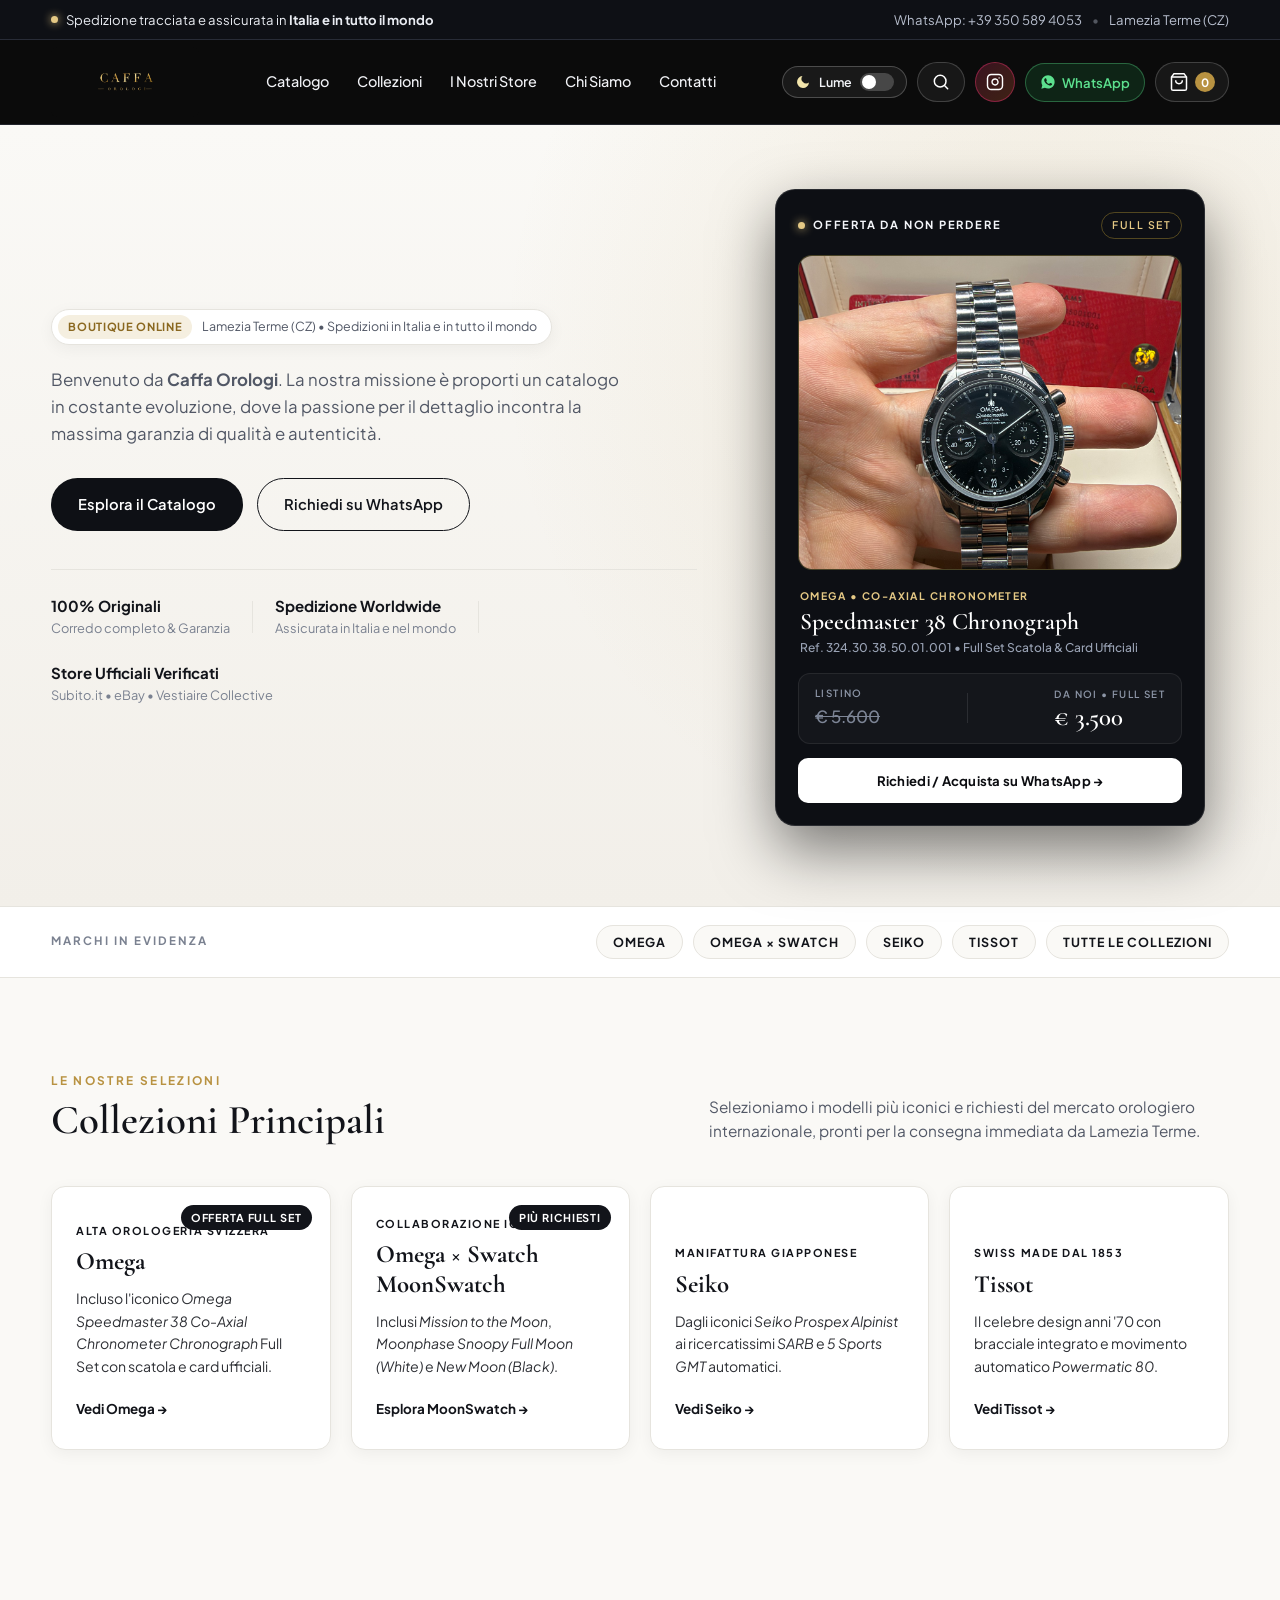
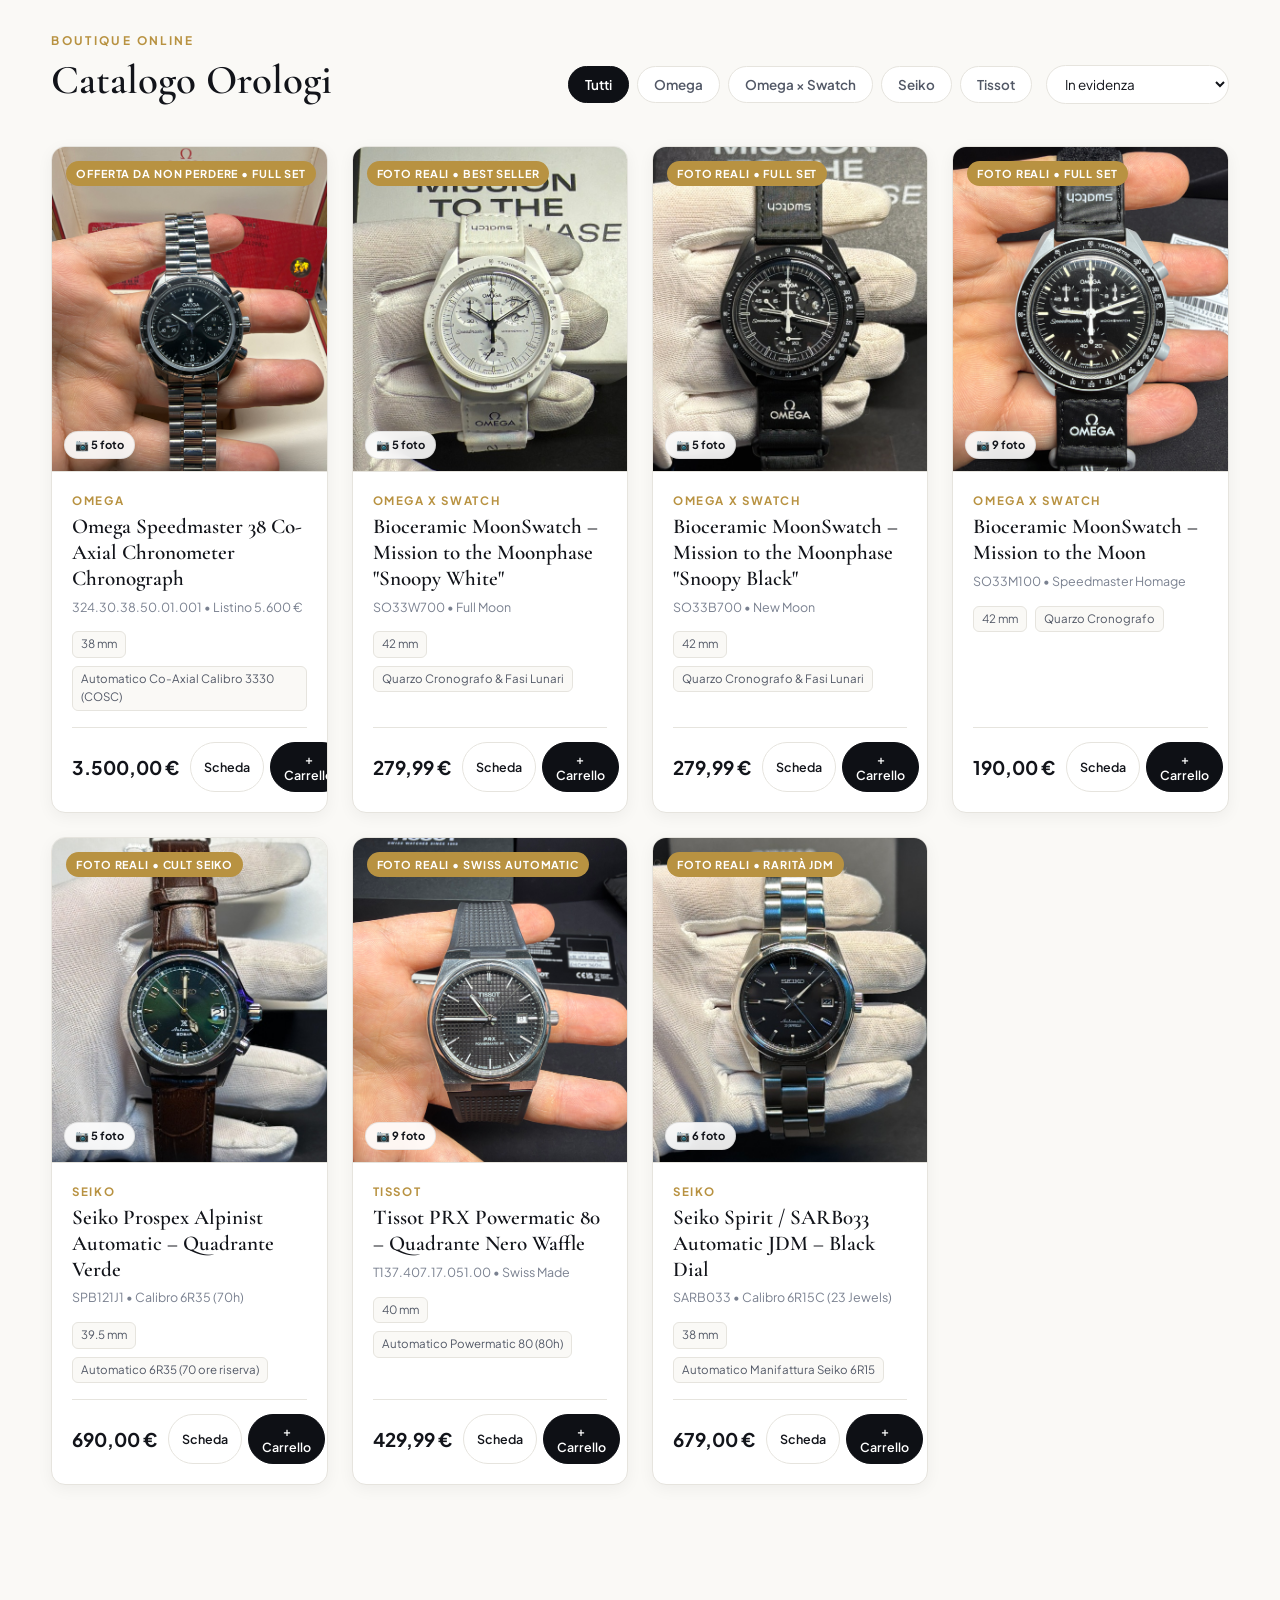
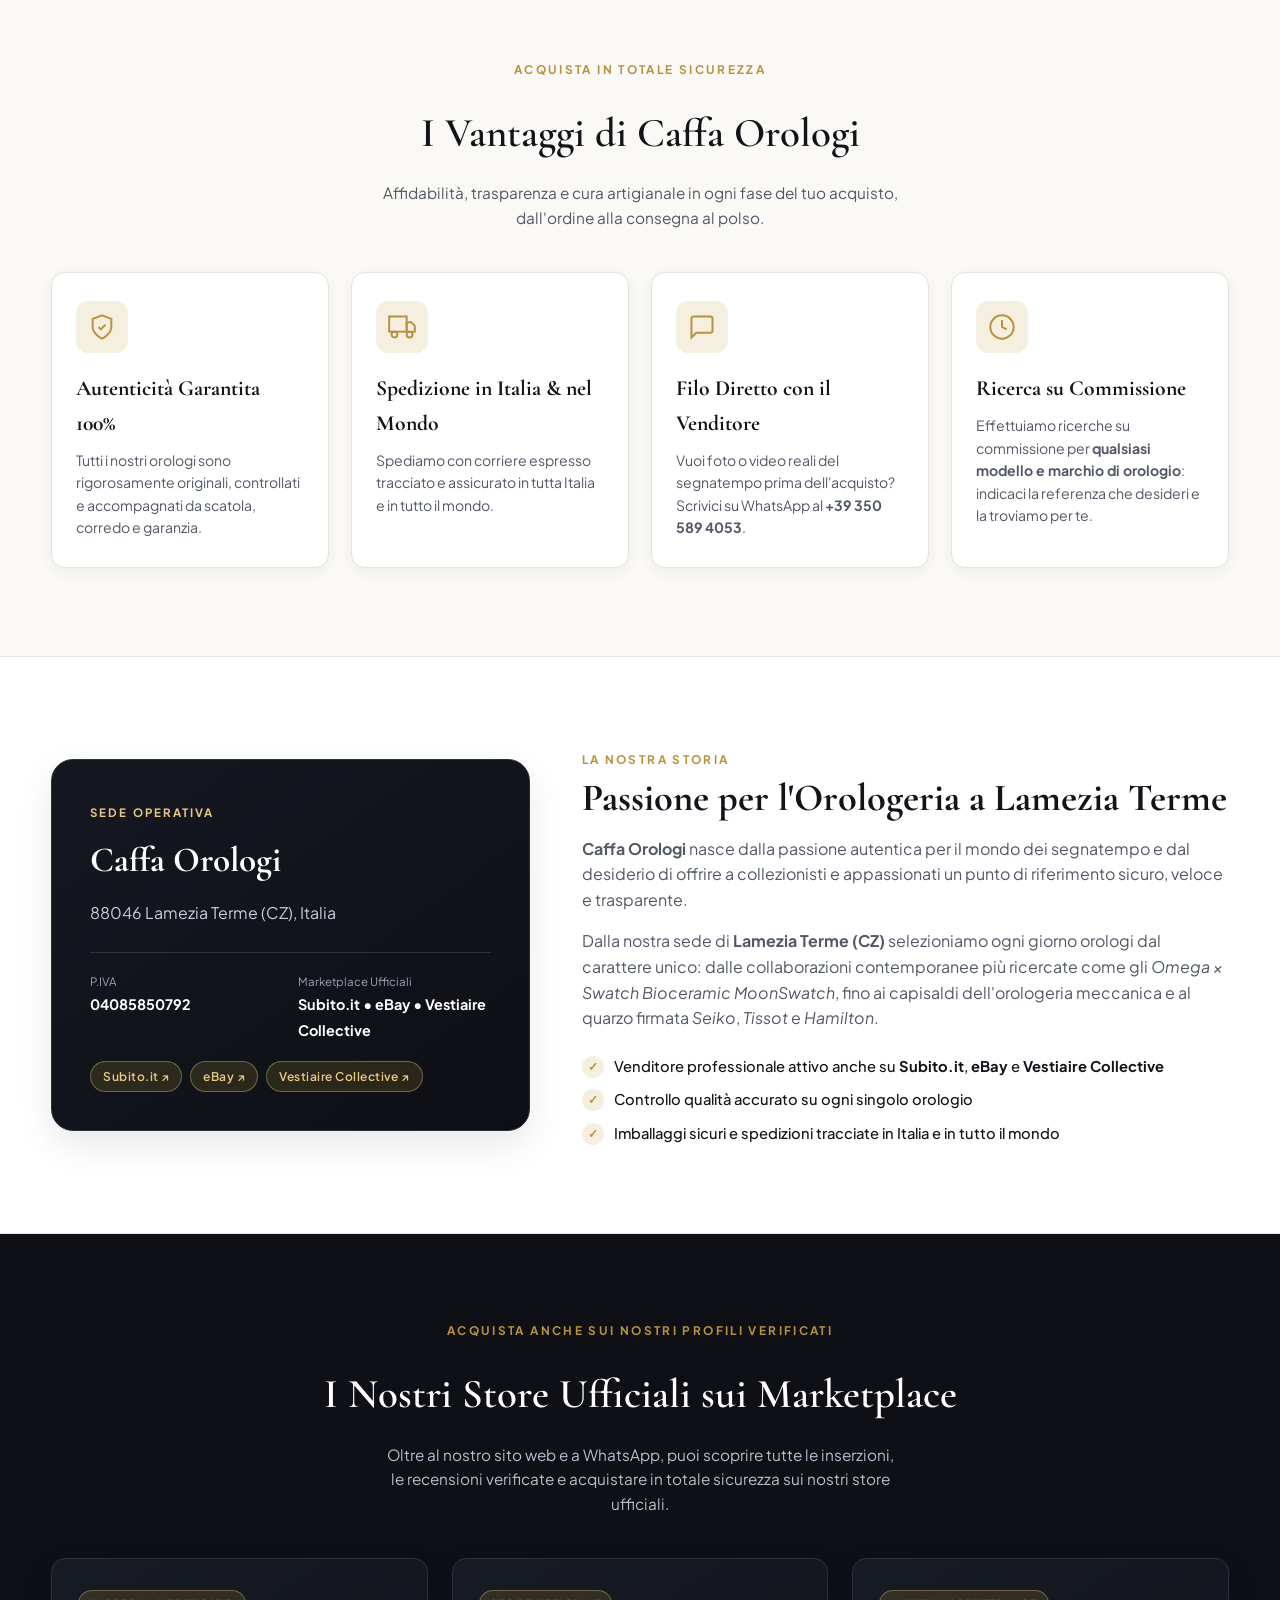
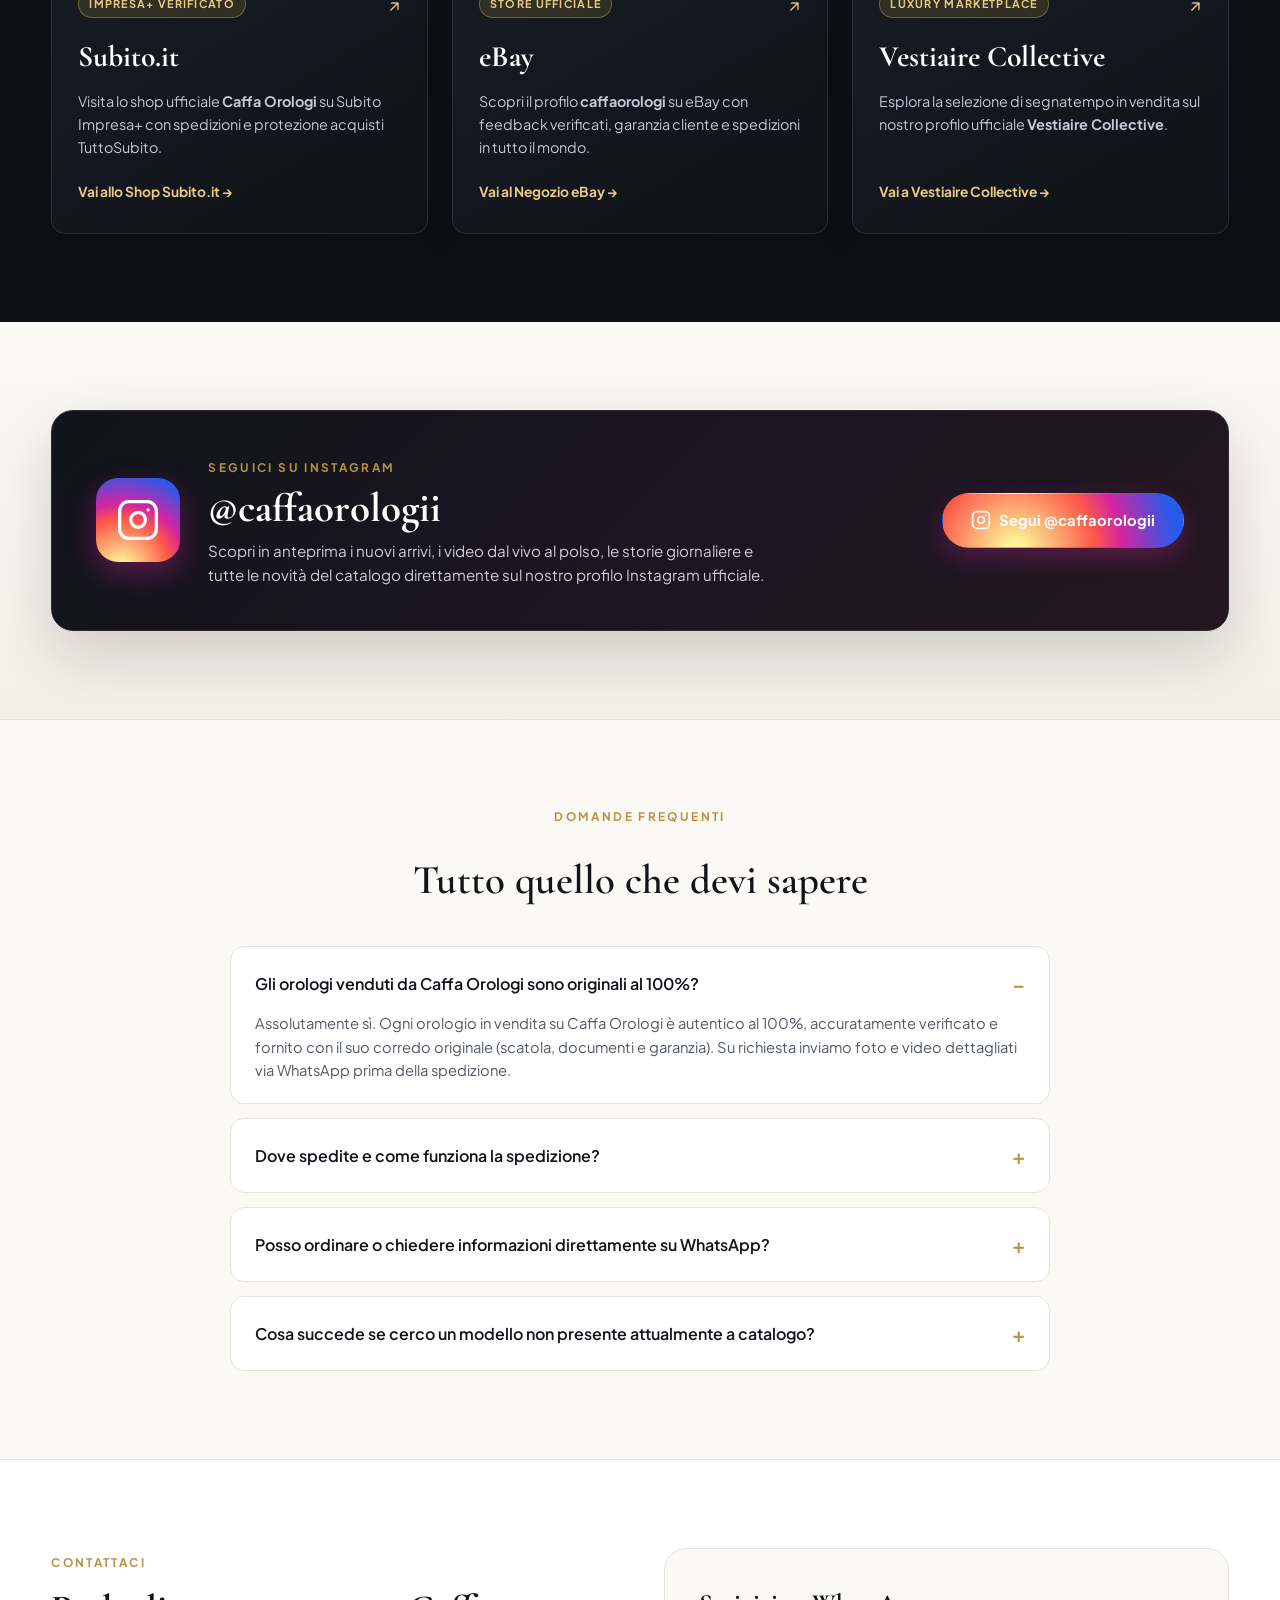
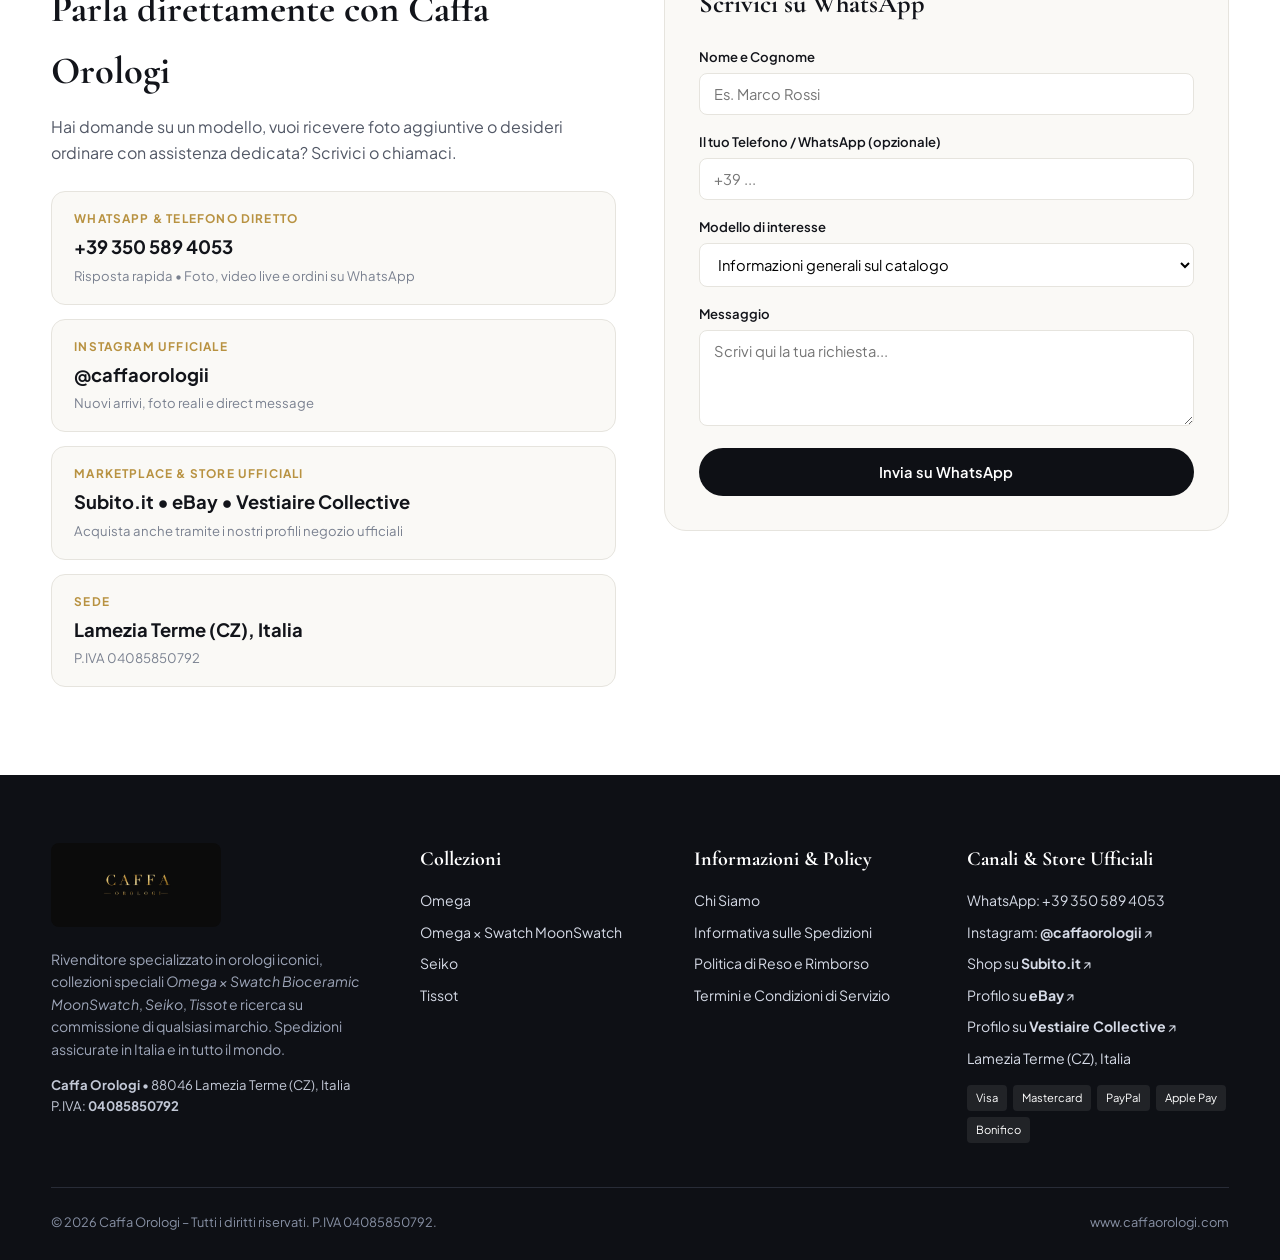
==== index.html @ fa2271fb "Aggiornamento sito Caffa Orologi: Offerta Omega Speedmaster 38 e layout mobile" ====
<!DOCTYPE html>
<html lang="it">
<head>
  <meta charset="UTF-8" />
  <meta name="viewport" content="width=device-width, initial-scale=1.0" />
  <title>Caffa Orologi | Orologi Originali, MoonSwatch, Seiko &amp; Tissot – Lamezia Terme</title>
  <meta name="description" content="Caffa Orologi a Lamezia Terme (CZ). Boutique online specializzata in orologi originali Full Set e ricerche su commissione: Omega x Swatch MoonSwatch, Seiko Prospex Alpinist, Seiko SARB033 e Tissot PRX Powermatic 80. Spedizioni assicurate in Italia e in tutto il mondo." />
  <meta name="robots" content="index, follow, max-image-preview:large, max-snippet:-1, max-video-preview:-1" />
  <meta name="author" content="Caffa Orologi" />
  <meta name="theme-color" content="#0b0b0b" />
  <link rel="canonical" href="https://www.caffaorologi.com/" />

  <!-- Open Graph / WhatsApp / Social Preview -->
  <meta property="og:type" content="website" />
  <meta property="og:locale" content="it_IT" />
  <meta property="og:site_name" content="Caffa Orologi" />
  <meta property="og:title" content="Caffa Orologi | Segnatempo Iconici &amp; Ricerca su Commissione" />
  <meta property="og:description" content="Catalogo selezionato di orologi 100% originali Full Set: Omega x Swatch MoonSwatch, Seiko Alpinist, Seiko SARB033, Tissot PRX Powermatic 80 e ricerca su commissione di qualsiasi modello. Spedizione assicurata in Italia e nel mondo." />
  <meta property="og:url" content="https://www.caffaorologi.com/" />
  <meta property="og:image" content="https://www.caffaorologi.com/caffa_orologi_instagram_profile.jpg" />

  <!-- Twitter Card -->
  <meta name="twitter:card" content="summary_large_image" />
  <meta name="twitter:title" content="Caffa Orologi | Segnatempo Iconici – Lamezia Terme" />
  <meta name="twitter:description" content="Orologi 100% originali con scatola e garanzia: MoonSwatch, Seiko, Tissot e ricerca su commissione su qualsiasi marchio." />
  <meta name="twitter:image" content="https://www.caffaorologi.com/caffa_orologi_instagram_profile.jpg" />

  <link rel="preconnect" href="https://fonts.googleapis.com">
  <link rel="preconnect" href="https://fonts.gstatic.com" crossorigin>
  <link href="https://fonts.googleapis.com/css2?family=Cormorant+Garamond:ital,wght@0,500;0,600;0,700;1,400&family=Plus+Jakarta+Sans:wght@300;400;500;600;700&display=swap" rel="stylesheet">
  <link rel="icon" type="image/jpeg" href="antigravity/caffa_orologi_instagram_profile.jpg" />
  <link rel="apple-touch-icon" href="antigravity/caffa_orologi_instagram_profile.jpg" />
  <link rel="stylesheet" href="styles.css?v=9" />

  <!-- Schema.org JSON-LD Structured Data (Store + Product Catalog + FAQPage) -->
  <script type="application/ld+json">
  {
    "@context": "https://schema.org",
    "@graph": [
      {
        "@type": "Store",
        "@id": "https://www.caffaorologi.com/#store",
        "name": "Caffa Orologi",
        "url": "https://www.caffaorologi.com/",
        "logo": "https://www.caffaorologi.com/caffa_orologi_instagram_profile.jpg",
        "image": "https://www.caffaorologi.com/caffa_orologi_instagram_profile.jpg",
        "description": "Boutique online specializzata in orologi originali Full Set (Omega x Swatch MoonSwatch, Seiko, Tissot) e ricerca su commissione su qualsiasi modello e marchio.",
        "telephone": "+393505894053",
        "vatID": "IT04085850792",
        "priceRange": "€€",
        "address": {
          "@type": "PostalAddress",
          "postalCode": "88046",
          "addressLocality": "Lamezia Terme",
          "addressRegion": "CZ",
          "addressCountry": "IT"
        },
        "sameAs": [
          "https://www.instagram.com/caffaorologii/",
          "https://www.ebay.it/usr/caffaorologi",
          "https://impresapiu.subito.it/shops/60825-caffa-orologi",
          "https://it.vestiairecollective.com/profile/37514452/?sortBy=relevance&tab=items-for-sale"
        ]
      },
      {
        "@type": "ItemList",
        "@id": "https://www.caffaorologi.com/#catalogo-prodotti",
        "name": "Catalogo Orologi Caffa Orologi",
        "itemListElement": [
          {
            "@type": "ListItem",
            "position": 1,
            "item": {
              "@type": "Product",
              "name": "Omega Speedmaster 38 Co-Axial Chronometer Chronograph",
              "sku": "324.30.38.50.01.001",
              "brand": { "@type": "Brand", "name": "Omega" },
              "image": "https://www.caffaorologi.com/omega-speedmaster-38-hero.jpg",
              "description": "Omega Speedmaster 38 Co-Axial Chronometer Chronograph (Ref. 324.30.38.50.01.001) Full Set completo con scatola e card ufficiali Omega.",
              "offers": {
                "@type": "Offer",
                "url": "https://www.caffaorologi.com/#catalogo",
                "priceCurrency": "EUR",
                "price": "3500.00",
                "availability": "https://schema.org/InStock",
                "itemCondition": "https://schema.org/UsedCondition"
              }
            }
          },
          {
            "@type": "ListItem",
            "position": 2,
            "item": {
              "@type": "Product",
              "name": "Omega x Swatch Bioceramic MoonSwatch – Mission to the Moonphase Snoopy White",
              "sku": "SO33W700",
              "brand": { "@type": "Brand", "name": "Omega x Swatch" },
              "image": "https://www.caffaorologi.com/images/snoopy-white/snoopy-white-1.jpg",
              "description": "Edizione speciale Mission to the Moonphase Full Moon in Bioceramic total white con fasi lunari Snoopy e corredo Full Set.",
              "offers": {
                "@type": "Offer",
                "url": "https://www.caffaorologi.com/#catalogo",
                "priceCurrency": "EUR",
                "price": "279.99",
                "availability": "https://schema.org/InStock",
                "itemCondition": "https://schema.org/NewCondition"
              }
            }
          },
          {
            "@type": "ListItem",
            "position": 2,
            "item": {
              "@type": "Product",
              "name": "Omega x Swatch Bioceramic MoonSwatch – Mission to the Moonphase Snoopy Black",
              "sku": "SO33B700",
              "brand": { "@type": "Brand", "name": "Omega x Swatch" },
              "image": "https://www.caffaorologi.com/images/snoopy-black/snoopy-black-1.jpg",
              "description": "Edizione speciale Mission to the Moonphase New Moon total black con fasi lunari Snoopy e corredo Full Set.",
              "offers": {
                "@type": "Offer",
                "url": "https://www.caffaorologi.com/#catalogo",
                "priceCurrency": "EUR",
                "price": "279.99",
                "availability": "https://schema.org/InStock",
                "itemCondition": "https://schema.org/NewCondition"
              }
            }
          },
          {
            "@type": "ListItem",
            "position": 3,
            "item": {
              "@type": "Product",
              "name": "Omega x Swatch Bioceramic MoonSwatch – Mission to the Moon",
              "sku": "SO33M100",
              "brand": { "@type": "Brand", "name": "Omega x Swatch" },
              "image": "https://www.caffaorologi.com/images/mission-to-the-moon/moon-2.jpg",
              "description": "Bioceramic MoonSwatch Mission to the Moon (Ref. SO33M100) Full Set completo con scatola originale e garanzia ufficiale timbrata.",
              "offers": {
                "@type": "Offer",
                "url": "https://www.caffaorologi.com/#catalogo",
                "priceCurrency": "EUR",
                "price": "190.00",
                "availability": "https://schema.org/InStock",
                "itemCondition": "https://schema.org/UsedCondition"
              }
            }
          },
          {
            "@type": "ListItem",
            "position": 4,
            "item": {
              "@type": "Product",
              "name": "Seiko Prospex Alpinist Automatic – Quadrante Verde SPB121J1",
              "sku": "SPB121J1",
              "brand": { "@type": "Brand", "name": "Seiko" },
              "image": "https://www.caffaorologi.com/images/seiko-alpinist/alpinist-1.jpg",
              "description": "Seiko Prospex Alpinist SPB121J1 automatico calibro 6R35 (70 ore riserva di carica), quadrante verde soleggiato e corredo Full Set.",
              "offers": {
                "@type": "Offer",
                "url": "https://www.caffaorologi.com/#catalogo",
                "priceCurrency": "EUR",
                "price": "690.00",
                "availability": "https://schema.org/InStock",
                "itemCondition": "https://schema.org/UsedCondition"
              }
            }
          },
          {
            "@type": "ListItem",
            "position": 5,
            "item": {
              "@type": "Product",
              "name": "Tissot PRX Powermatic 80 – Quadrante Nero Waffle",
              "sku": "T137.407.17.051.00",
              "brand": { "@type": "Brand", "name": "Tissot" },
              "image": "https://www.caffaorologi.com/images/tissot-prx/prx-1.jpg",
              "description": "Tissot PRX Powermatic 80 (Ref. T137.407.17.051.00) con quadrante nero Waffle, movimento automatico 80h e corredo Full Set.",
              "offers": {
                "@type": "Offer",
                "url": "https://www.caffaorologi.com/#catalogo",
                "priceCurrency": "EUR",
                "price": "429.99",
                "availability": "https://schema.org/InStock",
                "itemCondition": "https://schema.org/UsedCondition"
              }
            }
          },
          {
            "@type": "ListItem",
            "position": 6,
            "item": {
              "@type": "Product",
              "name": "Seiko Spirit / SARB033 Automatic JDM – Black Dial",
              "sku": "SARB033",
              "brand": { "@type": "Brand", "name": "Seiko" },
              "image": "https://www.caffaorologi.com/images/seiko-sarb033/sarb-1.jpg",
              "description": "Seiko SARB033 Automatic JDM da 38 mm con calibro di manifattura 6R15C (23 Jewels), bracciale Oyster e scatola Seiko.",
              "offers": {
                "@type": "Offer",
                "url": "https://www.caffaorologi.com/#catalogo",
                "priceCurrency": "EUR",
                "price": "679.00",
                "availability": "https://schema.org/InStock",
                "itemCondition": "https://schema.org/UsedCondition"
              }
            }
          }
        ]
      },
      {
        "@type": "FAQPage",
        "@id": "https://www.caffaorologi.com/#faq",
        "mainEntity": [
          {
            "@type": "Question",
            "name": "Gli orologi venduti da Caffa Orologi sono originali al 100%?",
            "acceptedAnswer": {
              "@type": "Answer",
              "text": "Assolutamente sì. Ogni orologio in vendita su Caffa Orologi è autentico al 100%, accuratamente verificato e fornito con il suo corredo originale (scatola, documenti e garanzia)."
            }
          },
          {
            "@type": "Question",
            "name": "Dove spedite e come funziona la spedizione?",
            "acceptedAnswer": {
              "@type": "Answer",
              "text": "Spediamo in tutta Italia e in tutto il mondo tramite corriere espresso con codice di tracciamento e spedizione assicurata."
            }
          },
          {
            "@type": "Question",
            "name": "Posso ordinare o chiedere informazioni direttamente su WhatsApp?",
            "acceptedAnswer": {
              "@type": "Answer",
              "text": "Certo! Il nostro servizio clienti è attivo su WhatsApp al numero +39 350 589 4053 per consulenze, foto/video in tempo reale o per prenotare un appuntamento a Lamezia Terme."
            }
          },
          {
            "@type": "Question",
            "name": "Cosa succede se cerco un modello non presente attualmente a catalogo?",
            "acceptedAnswer": {
              "@type": "Answer",
              "text": "Effettuiamo ricerche su commissione su qualsiasi modello e marchio di orologio. Ti basta scriverci su WhatsApp indicando il modello o la referenza che stai cercando."
            }
          }
        ]
      }
    ]
  }
  </script>
</head>
<body>
  <!-- Top Announcement Bar (Shopify style) -->
  <div class="announcement-bar">
    <div class="container announcement-inner">
      <div class="announcement-item">
        <span class="dot-live"></span>
        <span>Spedizione tracciata e assicurata in <strong>Italia e in tutto il mondo</strong></span>
      </div>
      <div class="announcement-links">
        <a href="https://wa.me/393505894053" target="_blank" rel="noopener">WhatsApp: +39 350 589 4053</a>
        <span class="sep">•</span>
        <span>Lamezia Terme (CZ)</span>
      </div>
    </div>
  </div>

  <!-- Main Header -->
  <header class="site-header" id="top">
    <div class="container header-inner">
      <button class="mobile-menu-btn" id="mobileMenuBtn" aria-label="Apri menu">
        <span></span><span></span><span></span>
      </button>

      <a href="#top" class="brand-logo" aria-label="Caffa Orologi Home">
        <img
          src="caffa_orologi_instagram_profile.jpg"
          onerror="if(!this.dataset.fb){this.dataset.fb=1;this.src='antigravity/caffa_orologi_instagram_profile.jpg';}"
          alt="Caffa Orologi"
          class="brand-logo-img"
        />
      </a>

      <nav class="main-nav" id="mainNav">
        <a href="#catalogo" class="nav-link">Catalogo</a>
        <a href="#collezioni" class="nav-link">Collezioni</a>
        <a href="#marketplace" class="nav-link">I Nostri Store</a>
        <a href="#chi-siamo" class="nav-link">Chi Siamo</a>
        <a href="#contatti" class="nav-link">Contatti</a>
      </nav>

      <div class="header-actions">
        <button class="lume-switch-pill" id="headerLumeBtn" data-toggle-lume aria-pressed="false" title="Test Super-LumiNova (Giorno/Notte)">
          <span class="lume-moon-icon" aria-hidden="true">
            <svg width="16" height="16" viewBox="0 0 24 24" fill="currentColor">
              <path d="M21 12.79A9 9 0 1 1 11.21 3 7 7 0 0 0 21 12.79z"></path>
            </svg>
          </span>
          <span class="lume-switch-label">Lume</span>
          <span class="lume-switch-track"><span class="lume-switch-thumb"></span></span>
        </button>
        <button class="icon-btn" id="searchToggleBtn" aria-label="Cerca nel catalogo" title="Cerca orologio">
          <svg width="20" height="20" viewBox="0 0 24 24" fill="none" stroke="currentColor" stroke-width="1.8">
            <circle cx="11" cy="11" r="7"></circle>
            <path d="M20 20l-3.5-3.5" stroke-linecap="round"></path>
          </svg>
        </button>
        <a href="https://www.instagram.com/caffaorologii/" target="_blank" rel="noopener" class="insta-header-btn" aria-label="Seguici su Instagram @caffaorologii" title="Instagram @caffaorologii">
          <svg width="18" height="18" viewBox="0 0 24 24" fill="none" stroke="currentColor" stroke-width="1.9" stroke-linecap="round" stroke-linejoin="round">
            <rect x="2" y="2" width="20" height="20" rx="5" ry="5"></rect>
            <path d="M16 11.37A4 4 0 1 1 12.63 8 4 4 0 0 1 16 11.37z"></path>
            <line x1="17.5" y1="6.5" x2="17.51" y2="6.5"></line>
          </svg>
        </a>
        <a href="https://wa.me/393505894053?text=Ciao%20Caffa%20Orologi,%20vorrei%20informazioni%20su%20un%20orologio" target="_blank" rel="noopener" class="whatsapp-pill">
          <svg width="16" height="16" viewBox="0 0 24 24" fill="currentColor">
            <path d="M12.04 2C6.58 2 2.13 6.45 2.13 11.91c0 1.75.46 3.45 1.32 4.95L2.05 22l5.25-1.38c1.45.79 3.08 1.21 4.74 1.21 5.46 0 9.91-4.45 9.91-9.91C21.95 6.45 17.5 2 12.04 2zm5.82 14.01c-.24.68-1.41 1.3-1.95 1.38-.5.08-1.13.11-1.82-.11-.42-.13-.96-.31-1.65-.61-2.9-1.25-4.79-4.18-4.93-4.37-.14-.19-1.18-1.57-1.18-2.99 0-1.42.75-2.12 1.01-2.41.27-.29.59-.36.78-.36.2 0 .39.01.56.01.18.01.42-.07.66.5.24.58.82 2 .89 2.15.07.15.12.32.02.51-.1.19-.15.31-.29.48-.15.17-.31.38-.44.51-.15.15-.3.31-.13.6.17.29.76 1.25 1.63 2.02 1.12.99 2.06 1.3 2.35 1.45.29.15.46.12.63-.07.17-.19.73-.85.92-1.14.19-.29.39-.24.66-.15.27.1 1.7.8 1.99.95.29.15.48.22.56.34.07.12.07.7-.17 1.38z"/>
          </svg>
          <span>WhatsApp</span>
        </a>
        <button class="cart-btn" id="cartToggleBtn" aria-label="Carrello">
          <svg width="20" height="20" viewBox="0 0 24 24" fill="none" stroke="currentColor" stroke-width="1.8">
            <path d="M6 2L3 6v14a2 2 0 002 2h14a2 2 0 002-2V6l-3-4z"></path>
            <line x1="3" y1="6" x2="21" y2="6"></line>
            <path d="M16 10a4 4 0 01-8 0"></path>
          </svg>
          <span class="cart-count" id="cartCount">0</span>
        </button>
      </div>
    </div>

    <!-- Expandable Search Bar -->
    <div class="search-bar-drawer" id="searchDrawer" hidden>
      <div class="container search-drawer-inner">
        <input type="search" id="headerSearchInput" placeholder="Cerca per modello o marchio (es. MoonSwatch Snoopy, Tissot PRX, Seiko Alpinist, SARB033)..." />
        <button class="btn btn-primary btn-sm" id="headerSearchSubmit">Cerca</button>
      </div>
    </div>
  </header>

  <main id="mainContent">
  <!-- Hero Section -->
  <section class="hero">
    <div class="container hero-grid">
      <div class="hero-content">
        <div class="eyebrow-badge">
          <span class="badge-gold">BOUTIQUE ONLINE</span>
          <span>Lamezia Terme (CZ) • Spedizioni in Italia e in tutto il mondo</span>
        </div>
        <h1 class="hero-lead">
          Benvenuto da <strong>Caffa Orologi</strong>. La nostra missione è proporti un catalogo in costante evoluzione, dove la passione per il dettaglio incontra la massima garanzia di qualità e autenticità.
        </h1>
        <div class="hero-cta-group">
          <a href="#catalogo" class="btn btn-primary">Esplora il Catalogo</a>
          <a href="https://wa.me/393505894053?text=Ciao%20Caffa%20Orologi,%20vorrei%20verificare%20la%20disponibilit%C3%A0%20di%20un%20modello" target="_blank" rel="noopener" class="btn btn-outline">
            Richiedi su WhatsApp
          </a>
        </div>
        <div class="hero-trust-row">
          <div class="trust-stat">
            <strong>100% Originali</strong>
            <span>Corredo completo &amp; Garanzia</span>
          </div>
          <div class="trust-divider"></div>
          <div class="trust-stat">
            <strong>Spedizione Worldwide</strong>
            <span>Assicurata in Italia e nel mondo</span>
          </div>
          <div class="trust-divider"></div>
          <div class="trust-stat">
            <strong>Store Ufficiali Verificati</strong>
            <span>Subito.it • eBay • Vestiaire Collective</span>
          </div>
        </div>
      </div>

      <div class="hero-visual">
        <div class="watch-stage mystery-bomb-stage">
          <div class="stage-glow bomb-glow"></div>
          <div class="featured-watch-card mystery-minimal-card">
            <div class="mystery-minimal-header">
              <span class="mystery-minimal-badge">
                <span class="pulse-gold-dot"></span>
                OFFERTA DA NON PERDERE
              </span>
              <span class="mystery-minimal-tag">FULL SET</span>
            </div>

            <!-- Visual Orologio Reale Svelato (Zero Blur, Zero Clessidra) -->
            <div class="mystery-watch-visual-wrap" data-open-product="omega-speedmaster-38-coaxial" style="cursor: pointer;" aria-label="Omega Speedmaster 38 Co-Axial Chronograph Full Set">
              <img
                src="omega-speedmaster-38-hero.jpg"
                onerror="if(!this.dataset.fb){this.dataset.fb=1;this.src='images/omega-speedmaster-38-hero.jpg';}else if(this.dataset.fb==1){this.dataset.fb=2;this.src='antigravity/images/omega-speedmaster-38-hero.jpg';}else if(this.dataset.fb==2){this.dataset.fb=3;this.src='antigravity/omega-speedmaster-38-hero.jpg';}"
                alt="Omega Speedmaster 38 Co-Axial Chronometer Chronograph 324.30.38.50.01.001 Full Set"
                class="hero-offer-watch-img"
              />
            </div>

            <div class="hero-offer-watch-meta" data-open-product="omega-speedmaster-38-coaxial" style="cursor: pointer;">
              <span class="hero-offer-brand">OMEGA • CO-AXIAL CHRONOMETER</span>
              <h3 class="hero-offer-title">Speedmaster 38 Chronograph</h3>
              <span class="hero-offer-ref">Ref. 324.30.38.50.01.001 • Full Set Scatola &amp; Card Ufficiali</span>
            </div>

            <!-- Prezzo Listino 5.600€ -> Da Noi 3.500€ Full Set -->
            <div class="mystery-minimal-footer">
              <div class="mystery-minimal-prices">
                <div class="mystery-price-item">
                  <span class="mystery-price-kicker">LISTINO</span>
                  <span class="mystery-price-old">€ 5.600</span>
                </div>
                <div class="mystery-price-divider"></div>
                <div class="mystery-price-item">
                  <span class="mystery-price-kicker">DA NOI • FULL SET</span>
                  <strong class="mystery-price-new">€ 3.500</strong>
                </div>
              </div>

              <a
                href="https://wa.me/393505894053?text=Ciao%20Caffa%20Orologi!%20Sono%20interessato%20all'Offerta%20da%20non%20perdere%20sull'Omega%20Speedmaster%2038%20Co-Axial%20(Ref.%20324.30.38.50.01.001%20-%20Full%20Set%20a%203.500%E2%82%AC%20invece%20di%205.600%E2%82%AC)."
                target="_blank"
                rel="noopener"
                class="mystery-minimal-cta"
              >
                Richiedi / Acquista su WhatsApp →
              </a>
            </div>
          </div>
        </div>
      </div>
    </div>
  </section>

  <!-- Brand Marquee / Strip -->
  <section class="brand-strip" aria-label="Marchi trattati">
    <div class="container brand-strip-inner">
      <span class="brand-strip-label">MARCHI IN EVIDENZA</span>
      <div class="brand-logos">
        <button class="brand-pill" data-brand="Omega">OMEGA</button>
        <button class="brand-pill" data-brand="Omega x Swatch">OMEGA × SWATCH</button>
        <button class="brand-pill" data-brand="Seiko">SEIKO</button>
        <button class="brand-pill" data-brand="Tissot">TISSOT</button>
        <button class="brand-pill" data-brand="all">TUTTE LE COLLEZIONI</button>
      </div>
    </div>
  </section>

  <!-- Featured Collections Grid (Shopify Collection List style) -->
  <section class="collections-section section-pad" id="collezioni">
    <div class="container">
      <div class="section-header">
        <div>
          <span class="section-kicker">LE NOSTRE SELEZIONI</span>
          <h2>Collezioni Principali</h2>
        </div>
        <p class="section-sub">Selezioniamo i modelli più iconici e richiesti del mercato orologiero internazionale, pronti per la consegna immediata da Lamezia Terme.</p>
      </div>

      <div class="collections-grid">
        <article class="collection-card collection-featured" data-collection-filter="Omega">
          <div class="collection-badge">OFFERTA FULL SET</div>
          <div class="collection-content">
            <span class="collection-tag">ALTA OROLOGERIA SVIZZERA</span>
            <h3>Omega</h3>
            <p>Incluso l'iconico <em>Omega Speedmaster 38 Co-Axial Chronometer Chronograph</em> Full Set con scatola e card ufficiali.</p>
            <span class="collection-cta">Vedi Omega →</span>
          </div>
        </article>

        <article class="collection-card collection-featured" data-collection-filter="Omega x Swatch">
          <div class="collection-badge">PIÙ RICHIESTI</div>
          <div class="collection-content">
            <span class="collection-tag">COLLABORAZIONE ICONICA</span>
            <h3>Omega × Swatch MoonSwatch</h3>
            <p>Inclusi <em>Mission to the Moon</em>, <em>Moonphase Snoopy Full Moon (White)</em> e <em>New Moon (Black)</em>.</p>
            <span class="collection-cta">Esplora MoonSwatch →</span>
          </div>
        </article>

        <article class="collection-card" data-collection-filter="Seiko">
          <div class="collection-content">
            <span class="collection-tag">MANIFATTURA GIAPPONESE</span>
            <h3>Seiko</h3>
            <p>Dagli iconici <em>Seiko Prospex Alpinist</em> ai ricercatissimi <em>SARB</em> e <em>5 Sports GMT</em> automatici.</p>
            <span class="collection-cta">Vedi Seiko →</span>
          </div>
        </article>

        <article class="collection-card" data-collection-filter="Tissot">
          <div class="collection-content">
            <span class="collection-tag">SWISS MADE DAL 1853</span>
            <h3>Tissot</h3>
            <p>Il celebre design anni '70 con bracciale integrato e movimento automatico <em>Powermatic 80</em>.</p>
            <span class="collection-cta">Vedi Tissot →</span>
          </div>
        </article>
      </div>
    </div>
  </section>

  <!-- Main Product Catalog -->
  <section class="catalog-section section-pad" id="catalogo">
    <div class="container">
      <div class="section-header">
        <div>
          <span class="section-kicker">BOUTIQUE ONLINE</span>
          <h2>Catalogo Orologi</h2>
        </div>
        <div class="catalog-controls">
          <div class="filter-tabs" role="tablist" aria-label="Filtra per marchio">
            <button class="filter-tab active" data-filter="all">Tutti</button>
            <button class="filter-tab" data-filter="Omega">Omega</button>
            <button class="filter-tab" data-filter="Omega x Swatch">Omega × Swatch</button>
            <button class="filter-tab" data-filter="Seiko">Seiko</button>
            <button class="filter-tab" data-filter="Tissot">Tissot</button>
          </div>
          <div class="sort-wrap">
            <label for="sortSelect" class="sr-only">Ordina per</label>
            <select id="sortSelect" class="sort-select">
              <option value="featured">In evidenza</option>
              <option value="price-asc">Prezzo: dal più basso</option>
              <option value="price-desc">Prezzo: dal più alto</option>
              <option value="name-asc">Nome: A–Z</option>
            </select>
          </div>
        </div>
      </div>

      <!-- Products Grid rendered by JS -->
      <div class="products-grid" id="productsGrid"></div>
    </div>
  </section>

  <!-- Guarantees & Shipping Section -->
  <section class="guarantees-section section-pad" id="garanzia">
    <div class="container">
      <div class="section-header center">
        <span class="section-kicker">ACQUISTA IN TOTALE SICUREZZA</span>
        <h2>I Vantaggi di Caffa Orologi</h2>
        <p class="section-sub">Affidabilità, trasparenza e cura artigianale in ogni fase del tuo acquisto, dall'ordine alla consegna al polso.</p>
      </div>

      <div class="guarantees-grid">
        <div class="guarantee-card">
          <div class="guarantee-icon">
            <svg width="28" height="28" viewBox="0 0 24 24" fill="none" stroke="currentColor" stroke-width="1.7">
              <path d="M12 22s8-4 8-10V5l-8-3-8 3v7c0 6 8 10 8 10z"></path>
              <path d="M9 12l2 2 4-4"></path>
            </svg>
          </div>
          <h3>Autenticità Garantita 100%</h3>
          <p>Tutti i nostri orologi sono rigorosamente originali, controllati e accompagnati da scatola, corredo e garanzia.</p>
        </div>

        <div class="guarantee-card">
          <div class="guarantee-icon">
            <svg width="28" height="28" viewBox="0 0 24 24" fill="none" stroke="currentColor" stroke-width="1.7">
              <rect x="1" y="3" width="15" height="13"></rect>
              <polygon points="16 8 20 8 23 11 23 16 16 16 16 8"></polygon>
              <circle cx="5.5" cy="18.5" r="2.5"></circle>
              <circle cx="18.5" cy="18.5" r="2.5"></circle>
            </svg>
          </div>
          <h3>Spedizione in Italia &amp; nel Mondo</h3>
          <p>Spediamo con corriere espresso tracciato e assicurato in tutta Italia e in tutto il mondo.</p>
        </div>

        <div class="guarantee-card">
          <div class="guarantee-icon">
            <svg width="28" height="28" viewBox="0 0 24 24" fill="none" stroke="currentColor" stroke-width="1.7">
              <path d="M21 15a2 2 0 0 1-2 2H7l-4 4V5a2 2 0 0 1 2-2h14a2 2 0 0 1 2 2z"></path>
            </svg>
          </div>
          <h3>Filo Diretto con il Venditore</h3>
          <p>Vuoi foto o video reali del segnatempo prima dell'acquisto? Scrivici su WhatsApp al <strong>+39 350 589 4053</strong>.</p>
        </div>

        <div class="guarantee-card">
          <div class="guarantee-icon">
            <svg width="28" height="28" viewBox="0 0 24 24" fill="none" stroke="currentColor" stroke-width="1.7">
              <circle cx="12" cy="12" r="10"></circle>
              <polyline points="12 6 12 12 16 14"></polyline>
            </svg>
          </div>
          <h3>Ricerca su Commissione</h3>
          <p>Effettuiamo ricerche su commissione per <strong>qualsiasi modello e marchio di orologio</strong>: indicaci la referenza che desideri e la troviamo per te.</p>
        </div>
      </div>
    </div>
  </section>

  <!-- About Section (Chi Siamo) -->
  <section class="about-section section-pad" id="chi-siamo">
    <div class="container about-grid">
      <div class="about-card-visual">
        <div class="store-badge-box">
          <span class="store-kicker">SEDE OPERATIVA</span>
          <h3>Caffa Orologi</h3>
          <p>88046 Lamezia Terme (CZ), Italia</p>
          <div class="store-meta">
            <div>
              <span>P.IVA</span>
              <strong>04085850792</strong>
            </div>
            <div>
              <span>Marketplace Ufficiali</span>
              <strong>Subito.it • eBay • Vestiaire Collective</strong>
            </div>
          </div>
          <div class="marketplace-pills">
            <a href="https://impresapiu.subito.it/shops/60825-caffa-orologi" target="_blank" rel="noopener" class="mp-pill">Subito.it ↗</a>
            <a href="https://www.ebay.it/usr/caffaorologi" target="_blank" rel="noopener" class="mp-pill">eBay ↗</a>
            <a href="https://it.vestiairecollective.com/profile/37514452/?sortBy=relevance&tab=items-for-sale" target="_blank" rel="noopener" class="mp-pill">Vestiaire Collective ↗</a>
          </div>
        </div>
      </div>

      <div class="about-content">
        <span class="section-kicker">LA NOSTRA STORIA</span>
        <h2>Passione per l'Orologeria a Lamezia Terme</h2>
        <p>
          <strong>Caffa Orologi</strong> nasce dalla passione autentica per il mondo dei segnatempo e dal desiderio di offrire a collezionisti e appassionati un punto di riferimento sicuro, veloce e trasparente.
        </p>
        <p>
          Dalla nostra sede di <strong>Lamezia Terme (CZ)</strong> selezioniamo ogni giorno orologi dal carattere unico: dalle collaborazioni contemporanee più ricercate come gli <em>Omega × Swatch Bioceramic MoonSwatch</em>, fino ai capisaldi dell'orologeria meccanica e al quarzo firmata <em>Seiko</em>, <em>Tissot</em> e <em>Hamilton</em>.
        </p>
        <div class="about-highlights">
          <div class="highlight-item">
            <span class="check-icon">✓</span>
            <span>Venditore professionale attivo anche su <strong>Subito.it</strong>, <strong>eBay</strong> e <strong>Vestiaire Collective</strong></span>
          </div>
          <div class="highlight-item">
            <span class="check-icon">✓</span>
            <span>Controllo qualità accurato su ogni singolo orologio</span>
          </div>
          <div class="highlight-item">
            <span class="check-icon">✓</span>
            <span>Imballaggi sicuri e spedizioni tracciate in Italia e in tutto il mondo</span>
          </div>
        </div>
      </div>
    </div>
  </section>

  <!-- Official Marketplace Stores Section -->
  <section class="marketplaces-section section-pad" id="marketplace">
    <div class="container">
      <div class="section-header center">
        <span class="section-kicker">ACQUISTA ANCHE SUI NOSTRI PROFILI VERIFICATI</span>
        <h2>I Nostri Store Ufficiali sui Marketplace</h2>
        <p class="section-sub">Oltre al nostro sito web e a WhatsApp, puoi scoprire tutte le inserzioni, le recensioni verificate e acquistare in totale sicurezza sui nostri store ufficiali.</p>
      </div>

      <div class="marketplace-cards-grid">
        <a href="https://impresapiu.subito.it/shops/60825-caffa-orologi" target="_blank" rel="noopener" class="marketplace-store-card">
          <div class="mp-card-top">
            <span class="mp-platform-badge">IMPRESA+ VERIFICATO</span>
            <span class="mp-external-arrow">↗</span>
          </div>
          <h3>Subito.it</h3>
          <p>Visita lo shop ufficiale <strong>Caffa Orologi</strong> su Subito Impresa+ con spedizioni e protezione acquisti TuttoSubito.</p>
          <span class="mp-card-cta">Vai allo Shop Subito.it →</span>
        </a>

        <a href="https://www.ebay.it/usr/caffaorologi" target="_blank" rel="noopener" class="marketplace-store-card">
          <div class="mp-card-top">
            <span class="mp-platform-badge">STORE UFFICIALE</span>
            <span class="mp-external-arrow">↗</span>
          </div>
          <h3>eBay</h3>
          <p>Scopri il profilo <strong>caffaorologi</strong> su eBay con feedback verificati, garanzia cliente e spedizioni in tutto il mondo.</p>
          <span class="mp-card-cta">Vai al Negozio eBay →</span>
        </a>

        <a href="https://it.vestiairecollective.com/profile/37514452/?sortBy=relevance&tab=items-for-sale" target="_blank" rel="noopener" class="marketplace-store-card">
          <div class="mp-card-top">
            <span class="mp-platform-badge">LUXURY MARKETPLACE</span>
            <span class="mp-external-arrow">↗</span>
          </div>
          <h3>Vestiaire Collective</h3>
          <p>Esplora la selezione di segnatempo in vendita sul nostro profilo ufficiale <strong>Vestiaire Collective</strong>.</p>
          <span class="mp-card-cta">Vai a Vestiaire Collective →</span>
        </a>
      </div>
    </div>
  </section>

  <!-- Instagram Section -->
  <section class="instagram-section section-pad" id="instagram">
    <div class="container">
      <div class="insta-banner-card">
        <div class="insta-banner-left">
          <a href="https://www.instagram.com/caffaorologii/" target="_blank" rel="noopener" class="insta-big-icon-link" aria-label="Apri Instagram @caffaorologii">
            <svg width="44" height="44" viewBox="0 0 24 24" fill="none" stroke="currentColor" stroke-width="1.8" stroke-linecap="round" stroke-linejoin="round">
              <rect x="2" y="2" width="20" height="20" rx="5" ry="5"></rect>
              <path d="M16 11.37A4 4 0 1 1 12.63 8 4 4 0 0 1 16 11.37z"></path>
              <line x1="17.5" y1="6.5" x2="17.51" y2="6.5"></line>
            </svg>
          </a>
          <div class="insta-banner-text">
            <span class="section-kicker">SEGUICI SU INSTAGRAM</span>
            <h2>@caffaorologii</h2>
            <p>Scopri in anteprima i nuovi arrivi, i video dal vivo al polso, le storie giornaliere e tutte le novità del catalogo direttamente sul nostro profilo Instagram ufficiale.</p>
          </div>
        </div>
        <div class="insta-banner-right">
          <a href="https://www.instagram.com/caffaorologii/" target="_blank" rel="noopener" class="btn btn-insta">
            <svg width="20" height="20" viewBox="0 0 24 24" fill="none" stroke="currentColor" stroke-width="2" stroke-linecap="round" stroke-linejoin="round">
              <rect x="2" y="2" width="20" height="20" rx="5" ry="5"></rect>
              <path d="M16 11.37A4 4 0 1 1 12.63 8 4 4 0 0 1 16 11.37z"></path>
              <line x1="17.5" y1="6.5" x2="17.51" y2="6.5"></line>
            </svg>
            <span>Segui @caffaorologii</span>
          </a>
        </div>
      </div>
    </div>
  </section>

  <!-- FAQ Section -->
  <section class="faq-section section-pad">
    <div class="container faq-container">
      <div class="section-header center">
        <span class="section-kicker">DOMANDE FREQUENTI</span>
        <h2>Tutto quello che devi sapere</h2>
      </div>

      <div class="faq-list">
        <details class="faq-item" open>
          <summary>Gli orologi venduti da Caffa Orologi sono originali al 100%?</summary>
          <p>Assolutamente sì. Ogni orologio in vendita su Caffa Orologi è autentico al 100%, accuratamente verificato e fornito con il suo corredo originale (scatola, documenti e garanzia). Su richiesta inviamo foto e video dettagliati via WhatsApp prima della spedizione.</p>
        </details>
        <details class="faq-item">
          <summary>Dove spedite e come funziona la spedizione?</summary>
          <p>Spediamo in tutta Italia e in tutto il mondo. Ogni ordine viene preparato con cura con imballaggio protettivo e spedito tramite corriere con codice di tracciamento e spedizione assicurata.</p>
        </details>
        <details class="faq-item">
          <summary>Posso ordinare o chiedere informazioni direttamente su WhatsApp?</summary>
          <p>Certo! Il nostro servizio clienti è attivo su WhatsApp al numero <strong>+39 350 589 4053</strong> per consulenze, foto/video in tempo reale o per prenotare un ritiro/appuntamento a Lamezia Terme.</p>
        </details>
        <details class="faq-item">
          <summary>Cosa succede se cerco un modello non presente attualmente a catalogo?</summary>
          <p>Effettuiamo ricerche su commissione su <strong>qualsiasi modello e marchio di orologio</strong>. Ti basta scriverci su WhatsApp indicando il modello o la referenza che stai cercando e penseremo noi a reperirlo per te.</p>
        </details>
      </div>
    </div>
  </section>

  <!-- Contact Section -->
  <section class="contact-section section-pad" id="contatti">
    <div class="container contact-grid">
      <div class="contact-info">
        <span class="section-kicker">CONTATTACI</span>
        <h2>Parla direttamente con Caffa Orologi</h2>
        <p>Hai domande su un modello, vuoi ricevere foto aggiuntive o desideri ordinare con assistenza dedicata? Scrivici o chiamaci.</p>

        <div class="contact-cards">
          <a href="https://wa.me/393505894053" target="_blank" rel="noopener" class="contact-method-card">
            <span class="contact-method-label">WhatsApp &amp; Telefono Diretto</span>
            <strong>+39 350 589 4053</strong>
            <span class="contact-method-sub">Risposta rapida • Foto, video live e ordini su WhatsApp</span>
          </a>

          <a href="https://www.instagram.com/caffaorologii/" target="_blank" rel="noopener" class="contact-method-card">
            <span class="contact-method-label">Instagram Ufficiale</span>
            <strong>@caffaorologii</strong>
            <span class="contact-method-sub">Nuovi arrivi, foto reali e direct message</span>
          </a>

          <div class="contact-method-card">
            <span class="contact-method-label">Marketplace &amp; Store Ufficiali</span>
            <strong>Subito.it • eBay • Vestiaire Collective</strong>
            <span class="contact-method-sub">Acquista anche tramite i nostri profili negozio ufficiali</span>
          </div>

          <div class="contact-method-card">
            <span class="contact-method-label">Sede</span>
            <strong>Lamezia Terme (CZ), Italia</strong>
            <span class="contact-method-sub">P.IVA 04085850792</span>
          </div>
        </div>
      </div>

      <div class="contact-form-box">
        <h3>Scrivici su WhatsApp</h3>
        <form id="contactForm" class="contact-form">
          <div class="form-group">
            <label for="customerName">Nome e Cognome</label>
            <input type="text" id="customerName" required placeholder="Es. Marco Rossi" />
          </div>
          <div class="form-group">
            <label for="customerPhone">Il tuo Telefono / WhatsApp (opzionale)</label>
            <input type="tel" id="customerPhone" placeholder="+39 ..." />
          </div>
          <div class="form-group">
            <label for="watchInterest">Modello di interesse</label>
            <select id="watchInterest">
              <option value="Informazioni Generali">Informazioni generali sul catalogo</option>
              <option value="Omega Speedmaster 38 Co-Axial (Offerta 3.500€)">Omega Speedmaster 38 Co-Axial – Offerta Full Set (€ 3.500)</option>
              <option value="Omega x Swatch MoonSwatch Snoopy White">Omega × Swatch – Moonphase Snoopy White</option>
              <option value="Omega x Swatch MoonSwatch Snoopy Black">Omega × Swatch – Moonphase Snoopy Black</option>
              <option value="Omega x Swatch Mission to the Moon">Omega × Swatch – Mission to the Moon</option>
              <option value="Seiko Prospex Alpinist">Seiko Prospex Alpinist</option>
              <option value="Seiko SARB033">Seiko Spirit / SARB033</option>
              <option value="Tissot PRX Powermatic 80">Tissot PRX Powermatic 80</option>
              <option value="Ricerca Orologio su Commissione">Ricerca su commissione (qualsiasi modello / marchio)</option>
            </select>
          </div>
          <div class="form-group">
            <label for="customerMessage">Messaggio</label>
            <textarea id="customerMessage" rows="4" required placeholder="Scrivi qui la tua richiesta..."></textarea>
          </div>
          <div class="form-actions">
            <button type="submit" class="btn btn-primary btn-block">Invia su WhatsApp</button>
          </div>
          <p class="form-Status" id="formStatus" hidden></p>
        </form>
      </div>
    </div>
  </section>
  </main>

  <!-- Footer -->
  <footer class="site-footer">
    <div class="container footer-grid">
      <div class="footer-brand">
        <a href="#top" class="footer-logo-wrap">
          <img
            src="caffa_orologi_instagram_profile.jpg"
            onerror="if(!this.dataset.fb){this.dataset.fb=1;this.src='antigravity/caffa_orologi_instagram_profile.jpg';}"
            alt="Caffa Orologi"
            class="footer-logo-img"
          />
        </a>
        <p class="footer-desc">
          Rivenditore specializzato in orologi iconici, collezioni speciali <em>Omega × Swatch Bioceramic MoonSwatch</em>, <em>Seiko</em>, <em>Tissot</em> e ricerca su commissione di qualsiasi marchio. Spedizioni assicurate in Italia e in tutto il mondo.
        </p>
        <p class="footer-legal-line">
          <strong>Caffa Orologi</strong> • 88046 Lamezia Terme (CZ), Italia<br>
          P.IVA: <strong>04085850792</strong>
        </p>
      </div>

      <div class="footer-col">
        <h4>Collezioni</h4>
        <ul>
          <li><a href="#catalogo" data-filter-trigger="Omega">Omega</a></li>
          <li><a href="#catalogo" data-filter-trigger="Omega x Swatch">Omega × Swatch MoonSwatch</a></li>
          <li><a href="#catalogo" data-filter-trigger="Seiko">Seiko</a></li>
          <li><a href="#catalogo" data-filter-trigger="Tissot">Tissot</a></li>
        </ul>
      </div>

      <div class="footer-col">
        <h4>Informazioni &amp; Policy</h4>
        <ul>
          <li><a href="#chi-siamo">Chi Siamo</a></li>
          <li><button class="footer-policy-link" data-policy="shipping">Informativa sulle Spedizioni</button></li>
          <li><button class="footer-policy-link" data-policy="returns">Politica di Reso e Rimborso</button></li>
          <li><button class="footer-policy-link" data-policy="terms">Termini e Condizioni di Servizio</button></li>
        </ul>
      </div>

      <div class="footer-col">
        <h4>Canali &amp; Store Ufficiali</h4>
        <ul>
          <li><a href="https://wa.me/393505894053" target="_blank" rel="noopener">WhatsApp: +39 350 589 4053</a></li>
          <li><a href="https://www.instagram.com/caffaorologii/" target="_blank" rel="noopener">Instagram: <strong>@caffaorologii</strong> ↗</a></li>
          <li><a href="https://impresapiu.subito.it/shops/60825-caffa-orologi" target="_blank" rel="noopener">Shop su <strong>Subito.it</strong> ↗</a></li>
          <li><a href="https://www.ebay.it/usr/caffaorologi" target="_blank" rel="noopener">Profilo su <strong>eBay</strong> ↗</a></li>
          <li><a href="https://it.vestiairecollective.com/profile/37514452/?sortBy=relevance&tab=items-for-sale" target="_blank" rel="noopener">Profilo su <strong>Vestiaire Collective</strong> ↗</a></li>
          <li><span>Lamezia Terme (CZ), Italia</span></li>
        </ul>
        <div class="payment-badges" aria-label="Metodi di pagamento accettati">
          <span>Visa</span>
          <span>Mastercard</span>
          <span>PayPal</span>
          <span>Apple Pay</span>
          <span>Bonifico</span>
        </div>
      </div>
    </div>

    <div class="container footer-bottom">
      <p>© <span id="currentYear">2026</span> Caffa Orologi – Tutti i diritti riservati. P.IVA 04085850792.</p>
      <p>www.caffaorologi.com</p>
    </div>
  </footer>

  <!-- Product Quick-View Modal -->
  <div class="modal-backdrop" id="productModal" hidden>
    <div class="modal-dialog modal-dialog-product" role="dialog" aria-modal="true" aria-labelledby="modalTitle">
      <div class="modal-topbar">
        <button type="button" class="modal-back-btn" id="closeProductBackBtn">
          <span aria-hidden="true">←</span>
          <span>Torna al catalogo</span>
        </button>
        <button type="button" class="modal-close-corner" id="closeProductModal" aria-label="Chiudi scheda prodotto">×</button>
      </div>
      <div class="modal-body" id="modalBody"></div>
    </div>
  </div>

  <!-- Legal / Policy Modal -->
  <div class="modal-backdrop" id="policyModal" hidden>
    <div class="modal-dialog modal-dialog-sm" role="dialog" aria-modal="true">
      <button class="modal-close" id="closePolicyModal" aria-label="Chiudi">×</button>
      <div class="policy-modal-content" id="policyModalContent"></div>
    </div>
  </div>

  <!-- Shopping Cart Drawer -->
  <div class="cart-backdrop" id="cartBackdrop" hidden></div>
  <aside class="cart-drawer" id="cartDrawer" aria-label="Carrello acquisti" hidden>
    <div class="cart-header">
      <h3>Il tuo Carrello</h3>
      <button class="modal-close" id="closeCartBtn" aria-label="Chiudi carrello">×</button>
    </div>
    <div class="cart-items" id="cartItemsContainer"></div>
    <div class="cart-footer" id="cartFooter">
      <div class="cart-subtotal">
        <span>Totale (Spedizione Assicurata Inclusa)</span>
        <strong id="cartSubtotalValue">€0,00</strong>
      </div>
      <button class="btn btn-primary btn-block" id="checkoutWhatsappBtn">
        Completa Ordine su WhatsApp
      </button>
    </div>
  </aside>

  <script src="script.js?v=11"></script>
</body>
</html>
---- styles.css ----
:root {
  --bg-main: #faf9f6;
  --bg-card: #ffffff;
  --bg-dark: #0e1015;
  --bg-dark-elevated: #171a22;
  --text-primary: #12141a;
  --text-secondary: #525866;
  --text-muted: #7a8190;
  --gold: #b89241;
  --gold-light: #e5c985;
  --gold-soft: #f5efe0;
  --border-light: #e6e4de;
  --border-dark: #282c37;
  --whatsapp: #1fa855;
  --radius-sm: 8px;
  --radius-md: 14px;
  --radius-lg: 22px;
  --shadow-sm: 0 4px 16px rgba(14, 16, 21, 0.05);
  --shadow-md: 0 14px 36px rgba(14, 16, 21, 0.09);
  --shadow-lg: 0 24px 60px rgba(14, 16, 21, 0.16);
  --font-serif: 'Cormorant Garamond', Georgia, serif;
  --font-sans: 'Plus Jakarta Sans', -apple-system, BlinkMacSystemFont, sans-serif;
}

* {
  box-sizing: border-box;
  margin: 0;
  padding: 0;
}

html {
  scroll-behavior: smooth;
  overflow-x: hidden;
}

body {
  font-family: var(--font-sans);
  background-color: var(--bg-main);
  color: var(--text-primary);
  line-height: 1.6;
  -webkit-font-smoothing: antialiased;
  overflow-x: hidden;
  max-width: 100%;
}

a {
  color: inherit;
  text-decoration: none;
}

button, input, select, textarea {
  font-family: inherit;
}

[hidden] {
  display: none !important;
}

.sr-only {
  position: absolute;
  width: 1px;
  height: 1px;
  padding: 0;
  margin: -1px;
  overflow: hidden;
  clip: rect(0, 0, 0, 0);
  border: 0;
}

.container {
  width: min(1240px, 92%);
  margin: 0 auto;
}

.section-pad {
  padding: 88px 0;
}

/* Announcement Bar */
.announcement-bar {
  background-color: var(--bg-dark);
  color: #e9ecf2;
  font-size: 0.82rem;
  padding: 9px 0;
  border-bottom: 1px solid var(--border-dark);
}

.announcement-inner {
  display: flex;
  align-items: center;
  justify-content: space-between;
  gap: 12px;
  flex-wrap: wrap;
}

.announcement-item {
  display: flex;
  align-items: center;
  gap: 8px;
}

.dot-live {
  width: 7px;
  height: 7px;
  border-radius: 50%;
  background-color: var(--gold-light);
  box-shadow: 0 0 8px var(--gold-light);
}

.announcement-links {
  display: flex;
  align-items: center;
  gap: 10px;
  color: #b8bfce;
}

.announcement-links a:hover {
  color: #ffffff;
}

.sep {
  opacity: 0.4;
}

/* Header */
.site-header {
  position: sticky;
  top: 0;
  z-index: 90;
  background: #0b0b0b;
  border-bottom: 1px solid #22242c;
}

.header-inner {
  display: flex;
  align-items: center;
  justify-content: space-between;
  height: 84px;
  gap: 20px;
}

.brand-logo {
  display: flex;
  align-items: center;
  gap: 11px;
  flex-shrink: 0;
}

.brand-logo-img {
  height: 70px;
  width: 148px;
  object-fit: contain;
  object-position: center;
  background: #0b0b0b;
  display: block;
  border-radius: 6px;
  transition: transform 0.2s ease;
}

.brand-logo:hover .brand-logo-img {
  transform: scale(1.03);
}

.logo-crown {
  display: flex;
  align-items: center;
  justify-content: center;
  color: var(--gold);
}

.logo-text {
  display: flex;
  flex-direction: column;
}

.logo-title {
  font-family: var(--font-serif);
  font-size: 1.55rem;
  font-weight: 700;
  letter-spacing: 0.14em;
  line-height: 1.05;
}

.logo-subtitle {
  font-size: 0.65rem;
  letter-spacing: 0.22em;
  color: var(--text-muted);
  font-weight: 600;
  margin-top: 2px;
}

.main-nav {
  display: flex;
  align-items: center;
  gap: 28px;
}

.nav-link {
  font-size: 0.9rem;
  font-weight: 500;
  color: #f2f3f7;
  position: relative;
  padding: 4px 0;
  transition: color 0.2s ease;
}

.nav-link::after {
  content: '';
  position: absolute;
  left: 0;
  bottom: 0;
  width: 0;
  height: 1.5px;
  background: var(--gold-light);
  transition: width 0.25s ease;
}

.nav-link:hover {
  color: var(--gold-light);
}

.nav-link:hover::after {
  width: 100%;
}

.header-actions {
  display: flex;
  align-items: center;
  gap: 10px;
}

.icon-btn,
.cart-btn {
  background: rgba(255, 255, 255, 0.05);
  border: 1px solid rgba(255, 255, 255, 0.18);
  border-radius: 999px;
  height: 40px;
  padding: 0 13px;
  display: inline-flex;
  align-items: center;
  justify-content: center;
  gap: 6px;
  cursor: pointer;
  color: #ffffff;
  transition: all 0.2s ease;
}

.icon-btn:hover,
.cart-btn:hover {
  border-color: var(--gold-light);
  color: var(--gold-light);
  background: rgba(255, 255, 255, 0.1);
}

.cart-count {
  background: var(--gold);
  color: #ffffff;
  font-size: 0.72rem;
  font-weight: 700;
  min-width: 20px;
  height: 20px;
  border-radius: 50%;
  display: inline-flex;
  align-items: center;
  justify-content: center;
}

.whatsapp-pill {
  display: inline-flex;
  align-items: center;
  gap: 6px;
  background: rgba(31, 168, 85, 0.16);
  color: #5ce08e;
  border: 1px solid rgba(92, 224, 142, 0.35);
  padding: 8px 14px;
  border-radius: 999px;
  font-size: 0.82rem;
  font-weight: 600;
  transition: all 0.2s ease;
}

.whatsapp-pill:hover {
  background: var(--whatsapp);
  color: #ffffff;
  border-color: var(--whatsapp);
}

.insta-header-btn {
  width: 40px;
  height: 40px;
  border-radius: 50%;
  display: inline-flex;
  align-items: center;
  justify-content: center;
  color: #ffffff;
  background: linear-gradient(135deg, rgba(225, 48, 108, 0.22), rgba(247, 119, 55, 0.22));
  border: 1px solid rgba(225, 48, 108, 0.45);
  transition: all 0.22s ease;
}

.insta-header-btn:hover {
  background: linear-gradient(135deg, #833ab4, #fd1d1d, #fcb045);
  border-color: transparent;
  transform: translateY(-1px);
}

.mobile-menu-btn {
  display: none;
  background: none;
  border: none;
  flex-direction: column;
  gap: 4px;
  cursor: pointer;
  padding: 6px;
}

.mobile-menu-btn span {
  width: 22px;
  height: 2px;
  background: #ffffff;
  display: block;
}

/* Search Bar Drawer */
.search-bar-drawer {
  border-top: 1px solid var(--border-light);
  background: #ffffff;
  padding: 14px 0;
}

.search-drawer-inner {
  display: flex;
  gap: 10px;
}

.search-drawer-inner input {
  flex: 1;
  padding: 11px 16px;
  border: 1px solid var(--border-light);
  border-radius: var(--radius-sm);
  font-size: 0.94rem;
}

/* Buttons */
.btn {
  display: inline-flex;
  align-items: center;
  justify-content: center;
  gap: 8px;
  padding: 14px 26px;
  border-radius: 999px;
  font-size: 0.92rem;
  font-weight: 600;
  cursor: pointer;
  transition: all 0.22s ease;
  border: 1px solid transparent;
}

.btn-sm {
  padding: 10px 20px;
  font-size: 0.86rem;
}

.btn-block {
  width: 100%;
}

.btn-primary {
  background: var(--bg-dark);
  color: #ffffff;
}

.btn-primary:hover {
  background: var(--gold);
  color: #ffffff;
  transform: translateY(-1px);
}

.btn-outline {
  background: transparent;
  border-color: var(--text-primary);
  color: var(--text-primary);
}

.btn-outline:hover {
  background: var(--text-primary);
  color: #ffffff;
}

.btn-outline-light {
  background: transparent;
  border-color: rgba(255, 255, 255, 0.35);
  color: #ffffff;
}

.btn-outline-light:hover {
  background: #ffffff;
  color: var(--bg-dark);
}

/* Hero Section */
.hero {
  padding: 64px 0 80px;
  background: radial-gradient(circle at 82% 28%, rgba(184, 146, 65, 0.14), transparent 46%),
              linear-gradient(180deg, #faf9f6 0%, #f2efe9 100%);
  border-bottom: 1px solid var(--border-light);
}

.hero-grid {
  display: grid;
  grid-template-columns: 1.15fr 0.85fr;
  gap: 54px;
  align-items: center;
}

.eyebrow-badge {
  display: inline-flex;
  align-items: center;
  gap: 10px;
  background: #ffffff;
  border: 1px solid var(--border-light);
  border-radius: 999px;
  padding: 5px 14px 5px 6px;
  font-size: 0.78rem;
  color: var(--text-secondary);
  margin-bottom: 22px;
  box-shadow: var(--shadow-sm);
}

.badge-gold {
  background: var(--gold-soft);
  color: #8a6820;
  font-weight: 700;
  padding: 3px 10px;
  border-radius: 999px;
  letter-spacing: 0.06em;
  font-size: 0.7rem;
}

.hero h1 {
  font-family: var(--font-serif);
  font-size: clamp(2.5rem, 4.3vw, 4rem);
  line-height: 1.08;
  font-weight: 600;
  letter-spacing: -0.01em;
  margin-bottom: 20px;
}

.hero-lead,
.hero h1.hero-lead {
  font-family: var(--font-sans);
  font-size: 1.05rem;
  line-height: 1.6;
  font-weight: 400;
  letter-spacing: normal;
  color: var(--text-secondary);
  max-width: 580px;
  margin-bottom: 30px;
}

.hero-cta-group {
  display: flex;
  flex-wrap: wrap;
  gap: 14px;
  margin-bottom: 38px;
}

.hero-trust-row {
  display: flex;
  align-items: center;
  gap: 22px;
  padding-top: 24px;
  border-top: 1px solid var(--border-light);
  flex-wrap: wrap;
}

.trust-stat {
  display: flex;
  flex-direction: column;
}

.trust-stat strong {
  font-size: 0.94rem;
  color: var(--text-primary);
}

.trust-stat span {
  font-size: 0.8rem;
  color: var(--text-muted);
}

.trust-divider {
  width: 1px;
  height: 32px;
  background: var(--border-light);
}

/* Hero Watch Card */
.watch-stage {
  position: relative;
  display: flex;
  justify-content: center;
}

.featured-watch-card {
  position: relative;
  background: linear-gradient(145deg, #171a22 0%, #0d0f14 100%);
  color: #ffffff;
  border-radius: var(--radius-lg);
  padding: 28px 28px 22px;
  width: 100%;
  max-width: 430px;
  box-shadow: var(--shadow-lg);
  border: 1px solid #2b303c;
}

.floating-tag {
  position: absolute;
  font-size: 0.68rem;
  font-weight: 700;
  letter-spacing: 0.1em;
  padding: 5px 12px;
  border-radius: 999px;
}

.tag-top {
  top: 20px;
  left: 20px;
  background: rgba(212, 175, 55, 0.18);
  color: var(--gold-light);
  border: 1px solid rgba(212, 175, 55, 0.4);
}

.tag-bottom {
  top: 20px;
  right: 20px;
  background: rgba(255, 255, 255, 0.08);
  color: #d6dbe6;
}

.hero-watch-svg-wrap {
  display: flex;
  justify-content: center;
  padding: 18px 0 8px;
}

.hero-watch-svg {
  width: 245px;
  height: auto;
  filter: drop-shadow(0 18px 28px rgba(0, 0, 0, 0.45));
}

.hero-watch-caption {
  display: flex;
  align-items: center;
  justify-content: space-between;
  border-top: 1px solid rgba(255, 255, 255, 0.1);
  padding-top: 16px;
  margin-top: 8px;
}

.caption-brand {
  font-size: 0.7rem;
  letter-spacing: 0.16em;
  color: var(--gold-light);
  font-weight: 600;
}

.hero-watch-caption h3 {
  font-family: var(--font-serif);
  font-size: 1.25rem;
  font-weight: 600;
}

.caption-link {
  font-size: 0.85rem;
  color: #ffffff;
  background: rgba(255, 255, 255, 0.1);
  padding: 8px 14px;
  border-radius: 999px;
  transition: background 0.2s;
}

.caption-link:hover {
  background: var(--gold);
}

/* Brand Strip */
.brand-strip {
  background: #ffffff;
  border-bottom: 1px solid var(--border-light);
  padding: 18px 0;
}

.brand-strip-inner {
  display: flex;
  align-items: center;
  justify-content: space-between;
  gap: 16px;
  flex-wrap: wrap;
}

.brand-strip-label {
  font-size: 0.72rem;
  letter-spacing: 0.18em;
  color: var(--text-muted);
  font-weight: 700;
}

.brand-logos {
  display: flex;
  align-items: center;
  gap: 10px;
  flex-wrap: wrap;
}

.brand-pill {
  background: var(--bg-main);
  color: #12141a;
  border: 1px solid var(--border-light);
  padding: 8px 16px;
  border-radius: 999px;
  font-size: 0.78rem;
  font-weight: 700;
  letter-spacing: 0.08em;
  cursor: pointer;
  transition: all 0.2s ease;
}

.brand-pill:hover {
  border-color: #12141a;
  color: #12141a;
  background: #ffffff;
}

/* Section Headers */
.section-header {
  display: flex;
  align-items: flex-end;
  justify-content: space-between;
  gap: 24px;
  margin-bottom: 42px;
  flex-wrap: wrap;
}

.section-header.center {
  flex-direction: column;
  align-items: center;
  text-align: center;
}

.section-kicker {
  display: inline-block;
  font-size: 0.74rem;
  font-weight: 700;
  letter-spacing: 0.2em;
  color: var(--gold);
  margin-bottom: 6px;
}

.section-header h2 {
  font-family: var(--font-serif);
  font-size: clamp(2rem, 3.2vw, 2.75rem);
  font-weight: 600;
  line-height: 1.15;
}

.section-sub {
  color: var(--text-secondary);
  max-width: 520px;
  font-size: 0.96rem;
}

/* Collections Grid */
.collections-grid {
  display: grid;
  grid-template-columns: repeat(4, 1fr);
  gap: 20px;
}

@media (max-width: 1024px) {
  .collections-grid {
    grid-template-columns: repeat(2, 1fr);
  }
}

.collection-card {
  position: relative;
  background: #ffffff;
  color: #12141a;
  border: 1px solid var(--border-light);
  border-radius: var(--radius-md);
  padding: 28px 24px;
  display: flex;
  flex-direction: column;
  justify-content: flex-end;
  min-height: 260px;
  cursor: pointer;
  transition: all 0.25s ease;
  box-shadow: var(--shadow-sm);
}

.collection-card.collection-featured {
  background: #ffffff;
  color: #12141a;
  border-color: var(--border-light);
}

.collection-card:hover {
  transform: translateY(-5px);
  box-shadow: var(--shadow-md);
  border-color: #12141a;
}

.collection-badge {
  position: absolute;
  top: 18px;
  right: 18px;
  background: #12141a;
  color: #ffffff;
  font-size: 0.68rem;
  font-weight: 700;
  padding: 4px 10px;
  border-radius: 999px;
  letter-spacing: 0.08em;
}

.collection-tag {
  font-size: 0.68rem;
  font-weight: 700;
  letter-spacing: 0.14em;
  color: #12141a;
  display: block;
  margin-bottom: 8px;
}

.collection-card h3 {
  font-family: var(--font-serif);
  font-size: 1.55rem;
  margin-bottom: 10px;
  line-height: 1.2;
  color: #12141a;
}

.collection-card p {
  font-size: 0.88rem;
  color: #12141a;
  opacity: 0.88;
  margin-bottom: 18px;
}

.collection-cta {
  font-size: 0.84rem;
  font-weight: 700;
  color: #12141a;
}

/* Catalog Controls & Product Cards */
.catalog-controls {
  display: flex;
  align-items: center;
  gap: 14px;
  flex-wrap: wrap;
}

.filter-tabs {
  display: flex;
  gap: 8px;
  flex-wrap: wrap;
}

.filter-tab {
  background: #ffffff;
  border: 1px solid var(--border-light);
  padding: 9px 16px;
  border-radius: 999px;
  font-size: 0.84rem;
  font-weight: 600;
  cursor: pointer;
  color: var(--text-secondary);
  transition: all 0.2s ease;
}

.filter-tab.active,
.filter-tab:hover {
  background: var(--bg-dark);
  color: #ffffff;
  border-color: var(--bg-dark);
}

.sort-select {
  padding: 9px 14px;
  border-radius: 999px;
  border: 1px solid var(--border-light);
  background: #ffffff;
  font-size: 0.84rem;
  color: var(--text-primary);
}

.active-search-banner {
  display: flex;
  align-items: center;
  justify-content: space-between;
  background: var(--gold-soft);
  border: 1px solid var(--gold-light);
  padding: 10px 18px;
  border-radius: var(--radius-sm);
  margin-bottom: 24px;
  font-size: 0.9rem;
}

.clear-search-btn {
  background: none;
  border: none;
  font-weight: 600;
  cursor: pointer;
  color: var(--text-primary);
}

.products-grid {
  display: grid;
  grid-template-columns: repeat(auto-fill, minmax(275px, 1fr));
  gap: 24px;
}

.product-card {
  background: var(--bg-card);
  border: 1px solid var(--border-light);
  border-radius: var(--radius-md);
  overflow: hidden;
  display: flex;
  flex-direction: column;
  transition: all 0.25s ease;
  box-shadow: var(--shadow-sm);
}

.product-card:hover {
  transform: translateY(-4px);
  box-shadow: var(--shadow-md);
  border-color: #d0cabd;
}

.product-visual {
  position: relative;
  height: 250px;
  background: radial-gradient(circle at 50% 45%, #ffffff 0%, #f1efe9 100%);
  display: flex;
  align-items: center;
  justify-content: center;
  padding: 18px;
  cursor: pointer;
  border-bottom: 1px solid var(--border-light);
}

.product-badge {
  position: absolute;
  top: 14px;
  left: 14px;
  z-index: 4;
  background: var(--bg-dark);
  color: #ffffff;
  font-size: 0.68rem;
  font-weight: 700;
  letter-spacing: 0.08em;
  padding: 4px 10px;
  border-radius: 999px;
}

.product-badge.badge-hot {
  background: var(--gold);
}

.product-condition {
  position: absolute;
  top: 14px;
  right: 14px;
  background: rgba(255, 255, 255, 0.9);
  border: 1px solid var(--border-light);
  font-size: 0.68rem;
  font-weight: 600;
  padding: 3px 9px;
  border-radius: 999px;
  color: var(--text-secondary);
}

.product-body {
  padding: 20px;
  display: flex;
  flex-direction: column;
  flex: 1;
}

.product-brand {
  font-size: 0.72rem;
  font-weight: 700;
  letter-spacing: 0.14em;
  color: var(--gold);
  text-transform: uppercase;
  margin-bottom: 4px;
}

.product-title {
  font-family: var(--font-serif);
  font-size: 1.32rem;
  font-weight: 600;
  line-height: 1.22;
  margin-bottom: 6px;
  cursor: pointer;
}

.product-ref {
  font-size: 0.78rem;
  color: var(--text-muted);
  margin-bottom: 14px;
}

.product-specs-mini {
  display: flex;
  gap: 8px;
  flex-wrap: wrap;
  margin-bottom: 16px;
}

.spec-chip {
  font-size: 0.72rem;
  background: var(--bg-main);
  border: 1px solid var(--border-light);
  padding: 3px 8px;
  border-radius: 6px;
  color: var(--text-secondary);
}

.product-footer {
  margin-top: auto;
  padding-top: 14px;
  border-top: 1px solid var(--border-light);
  display: flex;
  align-items: center;
  justify-content: space-between;
  gap: 10px;
}

.product-price {
  font-size: 1.18rem;
  font-weight: 700;
  color: var(--text-primary);
}

.product-actions {
  display: flex;
  gap: 6px;
}

.btn-card-action {
  padding: 8px 13px;
  border-radius: 999px;
  font-size: 0.78rem;
  font-weight: 600;
  color: #12141a;
  cursor: pointer;
  border: 1px solid var(--border-light);
  background: #ffffff;
  transition: all 0.2s;
}

.btn-card-action.primary {
  background: var(--bg-dark);
  color: #ffffff;
  border-color: var(--bg-dark);
}

.btn-card-action.primary:hover {
  background: var(--gold);
  border-color: var(--gold);
}

/* Spotlight MoonSwatch Section */
.spotlight-section {
  background: var(--bg-dark);
  color: #ffffff;
}

.spotlight-grid {
  display: grid;
  grid-template-columns: 1.1fr 0.9fr;
  gap: 48px;
  align-items: center;
}

.spotlight-text h2 {
  font-family: var(--font-serif);
  font-size: clamp(2rem, 3.2vw, 2.8rem);
  margin-bottom: 18px;
  line-height: 1.15;
}

.spotlight-text p {
  color: #c2c8d6;
  margin-bottom: 22px;
}

.spotlight-list {
  list-style: none;
  margin-bottom: 28px;
  display: flex;
  flex-direction: column;
  gap: 12px;
}

.spotlight-list li {
  color: #dce1ec;
  font-size: 0.92rem;
  padding-left: 22px;
  position: relative;
}

.spotlight-list li::before {
  content: '✦';
  position: absolute;
  left: 0;
  color: var(--gold-light);
}

.spotlight-actions {
  display: flex;
  gap: 14px;
  flex-wrap: wrap;
}

.snoopy-duo-card {
  display: grid;
  gap: 18px;
}

.snoopy-variant {
  border-radius: var(--radius-md);
  padding: 26px;
  border: 1px solid #2b303d;
}

.snoopy-white {
  background: #f8f7f4;
  color: #12141a;
}

.snoopy-black {
  background: #171a22;
  color: #ffffff;
}

.variant-tag {
  font-size: 0.68rem;
  font-weight: 700;
  letter-spacing: 0.16em;
  color: var(--gold);
  display: block;
  margin-bottom: 6px;
}

.snoopy-variant h4 {
  font-family: var(--font-serif);
  font-size: 1.45rem;
  margin-bottom: 8px;
}

.snoopy-variant p {
  font-size: 0.88rem;
  opacity: 0.82;
  margin-bottom: 14px;
}

.btn-text-link {
  background: none;
  border: none;
  color: var(--gold);
  font-weight: 700;
  font-size: 0.86rem;
  cursor: pointer;
  padding: 0;
}

/* Guarantees Section */
.guarantees-grid {
  display: grid;
  grid-template-columns: repeat(4, 1fr);
  gap: 22px;
}

.guarantee-card {
  background: #ffffff;
  border: 1px solid var(--border-light);
  border-radius: var(--radius-md);
  padding: 28px 24px;
  box-shadow: var(--shadow-sm);
}

.guarantee-icon {
  width: 52px;
  height: 52px;
  border-radius: 12px;
  background: var(--gold-soft);
  color: var(--gold);
  display: flex;
  align-items: center;
  justify-content: center;
  margin-bottom: 18px;
}

.guarantee-card h3 {
  font-family: var(--font-serif);
  font-size: 1.35rem;
  margin-bottom: 8px;
}

.guarantee-card p {
  font-size: 0.88rem;
  color: var(--text-secondary);
}

/* About Section */
.about-section {
  background: #ffffff;
  border-top: 1px solid var(--border-light);
  border-bottom: 1px solid var(--border-light);
}

.about-grid {
  display: grid;
  grid-template-columns: 0.85fr 1.15fr;
  gap: 52px;
  align-items: center;
}

.store-badge-box {
  background: linear-gradient(145deg, #151821 0%, #0d0f14 100%);
  color: #ffffff;
  padding: 38px;
  border-radius: var(--radius-lg);
  border: 1px solid #2a2f3d;
  box-shadow: var(--shadow-md);
}

.store-kicker {
  font-size: 0.72rem;
  letter-spacing: 0.18em;
  color: var(--gold-light);
  font-weight: 700;
}

.store-badge-box h3 {
  font-family: var(--font-serif);
  font-size: 2.2rem;
  margin: 8px 0 12px;
}

.store-badge-box p {
  color: #c7cddb;
  margin-bottom: 26px;
}

.store-meta {
  display: grid;
  grid-template-columns: 1fr 1fr;
  gap: 16px;
  padding-top: 20px;
  border-top: 1px solid rgba(255, 255, 255, 0.12);
}

.store-meta span {
  display: block;
  font-size: 0.72rem;
  color: #9aa2b4;
}

.store-meta strong {
  font-size: 0.9rem;
}

.marketplace-pills {
  display: flex;
  flex-wrap: wrap;
  gap: 8px;
  margin-top: 18px;
}

.mp-pill {
  background: rgba(212, 175, 55, 0.14);
  border: 1px solid rgba(229, 201, 133, 0.38);
  color: var(--gold-light);
  font-size: 0.75rem;
  font-weight: 600;
  padding: 5px 12px;
  border-radius: 999px;
  letter-spacing: 0.04em;
  transition: all 0.2s ease;
}

.mp-pill:hover {
  background: var(--gold);
  border-color: var(--gold);
  color: #ffffff;
}

/* Official Marketplace Stores Section */
.marketplaces-section {
  background: var(--bg-dark);
  color: #ffffff;
}

.marketplaces-section .section-sub {
  color: #b7bfcf;
}

.marketplace-cards-grid {
  display: grid;
  grid-template-columns: repeat(3, 1fr);
  gap: 24px;
}

.marketplace-store-card {
  background: linear-gradient(150deg, #171b24 0%, #101218 100%);
  border: 1px solid #2b303e;
  border-radius: var(--radius-md);
  padding: 30px 26px;
  display: flex;
  flex-direction: column;
  transition: all 0.25s ease;
  box-shadow: var(--shadow-md);
}

.marketplace-store-card:hover {
  transform: translateY(-5px);
  border-color: var(--gold-light);
  box-shadow: 0 20px 44px rgba(0, 0, 0, 0.45);
}

.mp-card-top {
  display: flex;
  align-items: center;
  justify-content: space-between;
  margin-bottom: 14px;
}

.mp-platform-badge {
  background: rgba(212, 175, 55, 0.15);
  border: 1px solid rgba(229, 201, 133, 0.35);
  color: var(--gold-light);
  font-size: 0.68rem;
  font-weight: 700;
  letter-spacing: 0.12em;
  padding: 4px 10px;
  border-radius: 999px;
}

.mp-external-arrow {
  color: var(--gold-light);
  font-size: 1.15rem;
}

.marketplace-store-card h3 {
  font-family: var(--font-serif);
  font-size: 1.85rem;
  color: #ffffff;
  margin-bottom: 10px;
}

.marketplace-store-card p {
  font-size: 0.9rem;
  color: #c2c8d6;
  margin-bottom: 22px;
  flex: 1;
}

.mp-card-cta {
  font-size: 0.86rem;
  font-weight: 700;
  color: var(--gold-light);
}

@media (max-width: 900px) {
  .marketplace-cards-grid {
    grid-template-columns: 1fr;
  }
}

/* Instagram Section */
.instagram-section {
  background: linear-gradient(180deg, #faf9f6 0%, #f3efe6 100%);
  border-bottom: 1px solid var(--border-light);
}

.insta-banner-card {
  background: linear-gradient(135deg, #12141b 0%, #1b1622 60%, #241720 100%);
  border: 1px solid #332735;
  border-radius: var(--radius-lg);
  padding: 42px 44px;
  display: flex;
  align-items: center;
  justify-content: space-between;
  gap: 32px;
  color: #ffffff;
  box-shadow: var(--shadow-lg);
}

.insta-banner-left {
  display: flex;
  align-items: center;
  gap: 28px;
}

.insta-big-icon-link {
  width: 84px;
  height: 84px;
  border-radius: 22px;
  background: radial-gradient(circle at 30% 107%, #fdf497 0%, #fdf497 5%, #fd5949 45%, #d6249f 60%, #285AEB 90%);
  color: #ffffff;
  display: flex;
  align-items: center;
  justify-content: center;
  flex-shrink: 0;
  box-shadow: 0 12px 28px rgba(214, 36, 159, 0.35);
  transition: transform 0.25s ease, box-shadow 0.25s ease;
}

.insta-big-icon-link:hover {
  transform: scale(1.06) rotate(-3deg);
  box-shadow: 0 16px 36px rgba(214, 36, 159, 0.55);
}

.insta-banner-text h2 {
  font-family: var(--font-serif);
  font-size: clamp(2rem, 3.2vw, 2.7rem);
  margin: 2px 0 8px;
  line-height: 1.1;
}

.insta-banner-text p {
  color: #d0cbd6;
  font-size: 0.95rem;
  max-width: 560px;
}

.btn-insta {
  background: radial-gradient(circle at 30% 107%, #fdf497 0%, #fdf497 5%, #fd5949 45%, #d6249f 60%, #285AEB 90%);
  color: #ffffff;
  padding: 15px 28px;
  border-radius: 999px;
  font-weight: 700;
  white-space: nowrap;
  box-shadow: 0 10px 24px rgba(214, 36, 159, 0.3);
}

.btn-insta:hover {
  transform: translateY(-2px);
  box-shadow: 0 14px 30px rgba(214, 36, 159, 0.48);
}

@media (max-width: 820px) {
  .insta-banner-card {
    flex-direction: column;
    align-items: flex-start;
    padding: 30px 24px;
  }

  .insta-banner-left {
    flex-direction: column;
    align-items: flex-start;
    gap: 18px;
  }
}

.about-content h2 {
  font-family: var(--font-serif);
  font-size: clamp(1.9rem, 3vw, 2.6rem);
  margin-bottom: 16px;
  line-height: 1.15;
}

.about-content p {
  color: var(--text-secondary);
  margin-bottom: 16px;
}

.about-highlights {
  margin-top: 24px;
  display: flex;
  flex-direction: column;
  gap: 10px;
}

.highlight-item {
  display: flex;
  align-items: center;
  gap: 10px;
  font-weight: 500;
  font-size: 0.92rem;
}

.check-icon {
  width: 22px;
  height: 22px;
  border-radius: 50%;
  background: var(--gold-soft);
  color: var(--gold);
  display: inline-flex;
  align-items: center;
  justify-content: center;
  font-weight: 700;
  font-size: 0.78rem;
}

/* FAQ */
.faq-container {
  max-width: 820px;
}

.faq-list {
  display: flex;
  flex-direction: column;
  gap: 14px;
}

.faq-item {
  background: #ffffff;
  border: 1px solid var(--border-light);
  border-radius: var(--radius-md);
  padding: 20px 24px;
}

.faq-item summary {
  font-weight: 600;
  font-size: 1rem;
  cursor: pointer;
  list-style: none;
  display: flex;
  justify-content: space-between;
  align-items: center;
}

.faq-item summary::after {
  content: '+';
  font-size: 1.3rem;
  color: var(--gold);
}

.faq-item[open] summary::after {
  content: '−';
}

.faq-item p {
  margin-top: 12px;
  color: var(--text-secondary);
  font-size: 0.92rem;
}

/* Contact Section */
.contact-section {
  background: #ffffff;
  border-top: 1px solid var(--border-light);
}

.contact-grid {
  display: grid;
  grid-template-columns: 1fr 1fr;
  gap: 48px;
  align-items: start;
}

.contact-info h2 {
  font-family: var(--font-serif);
  font-size: clamp(1.9rem, 3vw, 2.5rem);
  margin-bottom: 12px;
}

.contact-info > p {
  color: var(--text-secondary);
  margin-bottom: 26px;
}

.contact-cards {
  display: flex;
  flex-direction: column;
  gap: 14px;
}

.contact-method-card {
  background: var(--bg-main);
  border: 1px solid var(--border-light);
  border-radius: var(--radius-md);
  padding: 18px 22px;
  display: flex;
  flex-direction: column;
  transition: border-color 0.2s;
}

.contact-method-card:hover {
  border-color: var(--gold);
}

.contact-method-label {
  font-size: 0.74rem;
  font-weight: 700;
  letter-spacing: 0.1em;
  color: var(--gold);
  text-transform: uppercase;
}

.contact-method-card strong {
  font-size: 1.15rem;
  margin: 3px 0;
}

.contact-method-sub {
  font-size: 0.82rem;
  color: var(--text-muted);
}

.contact-form-box {
  background: var(--bg-main);
  border: 1px solid var(--border-light);
  border-radius: var(--radius-lg);
  padding: 34px;
}

.contact-form-box h3 {
  font-family: var(--font-serif);
  font-size: 1.65rem;
  margin-bottom: 20px;
}

.form-group {
  margin-bottom: 16px;
}

.form-row {
  display: grid;
  grid-template-columns: 1fr 1fr;
  gap: 14px;
}

.form-group label {
  display: block;
  font-size: 0.82rem;
  font-weight: 600;
  margin-bottom: 6px;
}

.form-group input,
.form-group select,
.form-group textarea {
  width: 100%;
  padding: 11px 14px;
  border: 1px solid var(--border-light);
  border-radius: var(--radius-sm);
  background: #ffffff;
  font-size: 0.92rem;
}

/* Footer */
.site-footer {
  background: var(--bg-dark);
  color: #d5dae6;
  padding: 68px 0 28px;
}

.footer-grid {
  display: grid;
  grid-template-columns: 1.4fr 1fr 1fr 1.1fr;
  gap: 36px;
  padding-bottom: 44px;
  border-bottom: 1px solid var(--border-dark);
}

.footer-brand .logo-title {
  color: #ffffff;
}

.footer-logo-wrap {
  display: inline-block;
}

.footer-logo-img {
  height: 84px;
  width: 170px;
  object-fit: contain;
  object-position: center;
  background: #0b0b0b;
  border-radius: 8px;
  display: block;
}

.footer-desc {
  margin: 14px 0;
  font-size: 0.88rem;
  color: #9da5b8;
}

.footer-legal-line {
  font-size: 0.82rem;
  color: #c2c8d6;
}

.footer-col h4 {
  color: #ffffff;
  font-family: var(--font-serif);
  font-size: 1.25rem;
  margin-bottom: 14px;
}

.footer-col ul {
  list-style: none;
  display: flex;
  flex-direction: column;
  gap: 9px;
  font-size: 0.88rem;
}

.footer-col a:hover,
.footer-policy-link:hover {
  color: var(--gold-light);
}

.footer-policy-link {
  background: none;
  border: none;
  color: inherit;
  font-size: inherit;
  cursor: pointer;
  text-align: left;
  padding: 0;
}

.payment-badges {
  display: flex;
  gap: 6px;
  flex-wrap: wrap;
  margin-top: 16px;
}

.payment-badges span {
  font-size: 0.7rem;
  padding: 4px 9px;
  border-radius: 4px;
  background: rgba(255, 255, 255, 0.08);
  color: #ffffff;
}

.footer-bottom {
  padding-top: 24px;
  display: flex;
  justify-content: space-between;
  font-size: 0.8rem;
  color: #8891a5;
  flex-wrap: wrap;
  gap: 10px;
}

/* Modals & Cart Drawer */
.modal-backdrop,
.cart-backdrop {
  position: fixed;
  inset: 0;
  background: rgba(10, 12, 16, 0.65);
  backdrop-filter: blur(4px);
  z-index: 200;
  display: flex;
  align-items: center;
  justify-content: center;
  padding: 20px;
}

.modal-backdrop[hidden],
.cart-backdrop[hidden],
.cart-drawer[hidden] {
  display: none !important;
}

.modal-dialog {
  background: #ffffff;
  border-radius: var(--radius-lg);
  width: min(860px, 100%);
  max-height: 90vh;
  overflow-y: auto;
  position: relative;
  padding: 34px;
  box-shadow: var(--shadow-lg);
}

.modal-dialog-product {
  width: min(980px, 100%);
  max-height: 92vh;
  padding: 0;
  overflow-y: auto;
  border-radius: var(--radius-lg);
}

.modal-topbar {
  position: sticky;
  top: 0;
  z-index: 40;
  display: flex;
  align-items: center;
  justify-content: space-between;
  height: 52px;
  padding: 0 24px;
  background: rgba(255, 255, 255, 0.96);
  backdrop-filter: blur(10px);
  -webkit-backdrop-filter: blur(10px);
  border-bottom: 1px solid var(--border-light);
}

.modal-back-btn {
  display: inline-flex;
  align-items: center;
  gap: 8px;
  background: none;
  border: none;
  color: var(--text-primary);
  font-size: 0.86rem;
  font-weight: 600;
  cursor: pointer;
  padding: 6px 4px;
  transition: color 0.2s ease;
}

.modal-back-btn:hover {
  color: var(--gold);
}

.modal-close-corner {
  width: 34px;
  height: 34px;
  border-radius: 50%;
  border: 1px solid var(--border-light);
  background: var(--bg-main);
  color: var(--text-primary);
  font-size: 1.3rem;
  line-height: 1;
  cursor: pointer;
  display: inline-flex;
  align-items: center;
  justify-content: center;
  transition: all 0.2s ease;
}

.modal-close-corner:hover {
  background: var(--bg-dark);
  color: #ffffff;
  border-color: var(--bg-dark);
}

.modal-dialog-product .modal-body {
  padding: 24px 30px 32px;
}

.modal-dialog-sm {
  width: min(640px, 100%);
}

.modal-close {
  position: absolute;
  top: 16px;
  right: 16px;
  z-index: 30;
  width: 36px;
  height: 36px;
  border-radius: 50%;
  border: 1px solid var(--border-light);
  background: #ffffff;
  color: var(--text-primary);
  font-size: 1.3rem;
  line-height: 1;
  cursor: pointer;
  display: flex;
  align-items: center;
  justify-content: center;
}

.cart-header .modal-close {
  position: static;
}

.modal-product-grid {
  display: grid;
  grid-template-columns: 1.05fr 0.95fr;
  gap: 32px;
  align-items: start;
}

.modal-watch-preview {
  background: var(--bg-main);
  border: 1px solid var(--border-light);
  border-radius: var(--radius-md);
  padding: 28px;
  display: flex;
  align-items: center;
  justify-content: center;
}

.modal-spec-table {
  margin: 16px 0 22px;
  border-top: 1px solid var(--border-light);
}

.modal-spec-row {
  display: flex;
  justify-content: space-between;
  padding: 8px 0;
  border-bottom: 1px solid var(--border-light);
  font-size: 0.86rem;
}

.cart-drawer {
  position: fixed;
  top: 0;
  right: 0;
  bottom: 0;
  width: min(420px, 100%);
  background: #ffffff;
  z-index: 210;
  display: flex;
  flex-direction: column;
  box-shadow: -12px 0 40px rgba(0, 0, 0, 0.2);
}

.cart-header {
  padding: 22px 24px;
  border-bottom: 1px solid var(--border-light);
  display: flex;
  align-items: center;
  justify-content: space-between;
}

.cart-header h3 {
  font-family: var(--font-serif);
  font-size: 1.5rem;
}

.cart-items {
  flex: 1;
  overflow-y: auto;
  padding: 20px 24px;
  display: flex;
  flex-direction: column;
  gap: 14px;
}

.cart-item {
  display: flex;
  align-items: center;
  justify-content: space-between;
  gap: 12px;
  padding-bottom: 14px;
  border-bottom: 1px solid var(--border-light);
}

.cart-item-info h4 {
  font-size: 0.92rem;
  margin-bottom: 2px;
}

.cart-item-info span {
  font-size: 0.82rem;
  color: var(--text-muted);
}

.cart-remove-btn {
  background: none;
  border: none;
  color: #c93b3b;
  font-size: 0.8rem;
  cursor: pointer;
}

.cart-footer {
  padding: 20px 24px;
  border-top: 1px solid var(--border-light);
  background: var(--bg-main);
  display: flex;
  flex-direction: column;
  gap: 10px;
}

.cart-subtotal {
  display: flex;
  justify-content: space-between;
  align-items: center;
  margin-bottom: 6px;
}

/* Responsive */
@media (max-width: 980px) {
  .hero-grid,
  .spotlight-grid,
  .about-grid,
  .contact-grid,
  .modal-product-grid {
    grid-template-columns: 1fr;
  }

  .collections-grid,
  .guarantees-grid {
    grid-template-columns: repeat(2, 1fr);
  }

  .footer-grid {
    grid-template-columns: 1fr 1fr;
  }

  .main-nav {
    display: none;
    position: absolute;
    top: 84px;
    left: 0;
    right: 0;
    background: #0b0b0b;
    flex-direction: column;
    padding: 20px;
    border-bottom: 1px solid #22242c;
    box-shadow: var(--shadow-md);
  }

  .main-nav.open {
    display: flex;
  }

  .mobile-menu-btn {
    display: flex;
  }
}

@media (max-width: 600px) {
  .collections-grid,
  .guarantees-grid,
  .footer-grid,
  .form-row {
    grid-template-columns: 1fr;
  }

  .announcement-links {
    display: none;
  }

  .whatsapp-pill span {
    display: none;
  }

  .lume-switch-label {
    display: none;
  }
}

/* ==========================================================================
   INTERRUTTORE GIORNO/NOTTE & EFFETTO SUPER-LUMINOVA (LUME MODE)
   ========================================================================== */

body,
.hero,
.brand-strip,
.collection-card,
.product-card,
.product-visual,
.guarantee-card,
.about-section,
.instagram-section,
.faq-item,
.contact-section,
.contact-method-card,
.contact-form-box,
.modal-dialog,
.modal-watch-preview {
  transition: background 0.65s cubic-bezier(0.22, 1, 0.36, 1),
              background-color 0.65s cubic-bezier(0.22, 1, 0.36, 1),
              color 0.5s ease,
              border-color 0.5s ease,
              box-shadow 0.65s ease;
}

/* Switch Pill in Header & Modal */
.lume-switch-pill {
  display: inline-flex;
  align-items: center;
  gap: 8px;
  background: rgba(255, 255, 255, 0.06);
  border: 1px solid rgba(255, 255, 255, 0.22);
  color: #f3f5f9;
  padding: 6px 12px;
  border-radius: 999px;
  font-size: 0.78rem;
  font-weight: 600;
  cursor: pointer;
  transition: all 0.3s ease;
}

.lume-switch-pill:hover {
  border-color: #39ff88;
  color: #39ff88;
}

.lume-moon-icon {
  display: inline-flex;
  align-items: center;
  color: #f3e5ab;
  transition: transform 0.35s ease, color 0.35s ease;
}

.lume-switch-track {
  width: 34px;
  height: 18px;
  background: rgba(255, 255, 255, 0.2);
  border-radius: 999px;
  position: relative;
  display: inline-block;
  transition: background 0.3s ease;
}

.lume-switch-thumb {
  width: 14px;
  height: 14px;
  border-radius: 50%;
  background: #ffffff;
  position: absolute;
  top: 2px;
  left: 2px;
  transition: transform 0.3s cubic-bezier(0.22, 1, 0.36, 1), background 0.3s ease, box-shadow 0.3s ease;
}

.lume-switch-pill.active {
  background: rgba(57, 255, 136, 0.14);
  border-color: #39ff88;
  color: #39ff88;
  box-shadow: 0 0 16px rgba(57, 255, 136, 0.28);
}

.lume-switch-pill.active .lume-moon-icon {
  color: #39ff88;
  transform: rotate(-18deg) scale(1.1);
  filter: drop-shadow(0 0 6px #39ff88);
}

.lume-switch-pill.active .lume-switch-track {
  background: rgba(57, 255, 136, 0.35);
}

.lume-switch-pill.active .lume-switch-thumb {
  transform: translateX(16px);
  background: #39ff88;
  box-shadow: 0 0 10px #39ff88;
}

/* Hero Card Lume Button */
.lume-card-toggle {
  cursor: pointer;
  border: 1px solid rgba(255, 255, 255, 0.2);
  transition: all 0.3s ease;
}

.lume-card-toggle:hover,
.lume-card-toggle.active {
  background: rgba(57, 255, 136, 0.18);
  color: #39ff88;
  border-color: #39ff88;
  box-shadow: 0 0 14px rgba(57, 255, 136, 0.35);
}

/* Product Card Moon Button */
.card-lume-moon-btn {
  position: absolute;
  top: 14px;
  right: 14px;
  z-index: 4;
  display: inline-flex;
  align-items: center;
  gap: 5px;
  background: rgba(14, 16, 21, 0.82);
  color: #f3e5ab;
  border: 1px solid rgba(255, 255, 255, 0.15);
  padding: 5px 11px;
  border-radius: 999px;
  font-size: 0.7rem;
  font-weight: 700;
  cursor: pointer;
  transition: all 0.25s ease;
}

.card-lume-moon-btn:hover,
.card-lume-moon-btn.active {
  background: rgba(8, 22, 15, 0.95);
  color: #39ff88;
  border-color: #39ff88;
  box-shadow: 0 0 12px rgba(57, 255, 136, 0.45);
}

/* Modal Product Lume Bar */
.modal-watch-column {
  display: flex;
  flex-direction: column;
  gap: 14px;
}

.modal-lume-bar {
  display: flex;
  align-items: center;
  justify-content: space-between;
  gap: 12px;
  background: #12151e;
  color: #ffffff;
  padding: 12px 16px;
  border-radius: var(--radius-md);
  border: 1px solid #262b38;
}

.modal-lume-info {
  display: flex;
  flex-direction: column;
}

.modal-lume-title {
  font-size: 0.78rem;
  font-weight: 700;
  color: #39ff88;
  letter-spacing: 0.05em;
}

.modal-lume-sub {
  font-size: 0.72rem;
  color: #a9b2c3;
}

/* Gradual Site Darkening when Lume Mode is Active */
body.lume-mode {
  background-color: #05070b;
  color: #e9eef7;
}

body.lume-mode .hero {
  background: radial-gradient(circle at 78% 32%, rgba(57, 255, 136, 0.12), transparent 50%),
              linear-gradient(180deg, #06080d 0%, #090c12 100%);
  border-bottom-color: #18202c;
}

body.lume-mode .eyebrow-badge,
body.lume-mode .brand-strip,
body.lume-mode .collection-card:not(.collection-featured),
body.lume-mode .product-card,
body.lume-mode .guarantee-card,
body.lume-mode .about-section,
body.lume-mode .faq-item,
body.lume-mode .contact-section,
body.lume-mode .contact-method-card,
body.lume-mode .contact-form-box {
  background: #0c1017;
  color: #e9eef7;
  border-color: #1c2433;
}

body.lume-mode .hero-lead,
body.lume-mode .section-sub,
body.lume-mode .guarantee-card p,
body.lume-mode .about-content p,
body.lume-mode .faq-item p,
body.lume-mode .contact-info > p,
body.lume-mode .trust-stat span {
  color: #9ba6ba;
}

body.lume-mode .trust-stat strong,
body.lume-mode .product-price,
body.lume-mode .product-title {
  color: #f3f7fc;
}

body.lume-mode .product-visual:not(.product-visual--photo),
body.lume-mode .modal-watch-preview:not(.modal-watch-preview--gallery) {
  background: radial-gradient(circle at 50% 50%, rgba(57, 255, 136, 0.14) 0%, #05070b 75%);
  border-color: rgba(57, 255, 136, 0.3);
}

body.lume-mode .modal-dialog {
  background: #0b0e15;
  color: #f2f5fa;
  border: 1px solid rgba(57, 255, 136, 0.35);
  box-shadow: 0 24px 70px rgba(0, 0, 0, 0.85), 0 0 40px rgba(57, 255, 136, 0.12);
}

body.lume-mode .modal-topbar {
  background: rgba(11, 14, 21, 0.96);
  border-bottom-color: #1d2534;
}

body.lume-mode .modal-back-btn {
  color: #f2f5fa;
}

body.lume-mode .modal-close-corner {
  background: #171b24;
  border-color: #2b3242;
  color: #f2f5fa;
}

body.lume-mode .modal-spec-table,
body.lume-mode .modal-spec-row {
  border-color: #1d2534;
}

/* Super-LumiNova Watch Transformation */
.watch-svg-interactive .lume-indices,
.watch-svg-interactive .lume-hand,
.watch-svg-interactive .lume-hand-sec,
.watch-svg-interactive .lume-pip,
.watch-svg-interactive .lume-moon,
.watch-svg-interactive .watch-case-part,
.watch-svg-interactive .watch-dimmable,
.watch-svg-interactive .watch-dial-surface {
  transition: all 0.6s cubic-bezier(0.22, 1, 0.36, 1);
}

body.lume-mode .watch-svg-interactive {
  filter: drop-shadow(0 0 22px rgba(57, 255, 136, 0.25));
}

body.lume-mode .watch-svg-interactive .watch-case-part,
body.lume-mode .watch-svg-interactive .watch-bezel-part,
body.lume-mode .watch-svg-interactive .watch-dimmable {
  filter: brightness(0.32) contrast(1.1);
}

body.lume-mode .watch-svg-interactive .watch-dial-surface {
  fill: #05080d !important;
}

body.lume-mode .watch-svg-interactive .lume-indices {
  stroke: #4dff9b !important;
  opacity: 1 !important;
  filter: drop-shadow(0 0 4px #39ff88) drop-shadow(0 0 9px #00e676);
}

body.lume-mode .watch-svg-interactive .lume-hand {
  stroke: #5effa3 !important;
  filter: drop-shadow(0 0 5px #39ff88) drop-shadow(0 0 11px #00e676);
}

body.lume-mode .watch-svg-interactive .lume-hand-sec {
  stroke: #00f5d4 !important;
  filter: drop-shadow(0 0 5px #00f5d4) drop-shadow(0 0 10px #00bbf9);
}

body.lume-mode .watch-svg-interactive .lume-pip {
  fill: #5effa3 !important;
  filter: drop-shadow(0 0 6px #39ff88);
}

body.lume-mode .watch-svg-interactive .lume-moon {
  fill: #48f5ff !important;
  filter: drop-shadow(0 0 8px #00e5ff) drop-shadow(0 0 14px #39ff88);
}

body.lume-mode .watch-svg-interactive .lume-uv-secret {
  fill: #38e8ff !important;
  filter: drop-shadow(0 0 4px #38e8ff);
}

/* ==========================================================================
   GALLERIA FOTO REALI PRODOTTO & INTEGRAZIONE LUME
   ========================================================================== */

.product-visual--photo {
  padding: 0;
  overflow: hidden;
  background: #f4f2ee;
}

.product-real-photo {
  width: 100%;
  height: 100%;
  object-fit: cover;
  object-position: center;
  transition: transform 0.45s cubic-bezier(0.22, 1, 0.36, 1), opacity 0.5s ease;
}

.product-card:hover .product-real-photo {
  transform: scale(1.04);
}

.product-photo-count {
  position: absolute;
  bottom: 12px;
  left: 12px;
  z-index: 4;
  background: rgba(255, 255, 255, 0.9);
  color: #12141a;
  border: 1px solid rgba(0, 0, 0, 0.08);
  font-size: 0.7rem;
  font-weight: 700;
  padding: 4px 10px;
  border-radius: 999px;
  backdrop-filter: blur(6px);
}

.product-lume-overlay,
.modal-lume-overlay {
  display: none !important;
}

/* Modal Gallery */
.modal-watch-preview--gallery {
  position: relative;
  padding: 0;
  width: 100%;
  aspect-ratio: 3 / 4;
  max-height: 540px;
  height: auto;
  overflow: hidden;
  background: #f4f2ee;
  border: none;
  display: flex;
  align-items: center;
  justify-content: center;
}

.modal-gallery-main-img {
  width: 100%;
  height: 100%;
  object-fit: cover;
  object-position: center;
  background: #f4f2ee;
  display: block;
}

.modal-gallery-main-img.is-landscape {
  object-fit: contain;
}

.modal-gallery-nav {
  position: absolute;
  top: 50%;
  transform: translateY(-50%);
  z-index: 4;
  width: 38px;
  height: 38px;
  border-radius: 50%;
  background: rgba(255, 255, 255, 0.88);
  color: #12141a;
  border: 1px solid rgba(0, 0, 0, 0.08);
  box-shadow: 0 2px 10px rgba(0, 0, 0, 0.14);
  font-size: 1.4rem;
  line-height: 1;
  display: flex;
  align-items: center;
  justify-content: center;
  cursor: pointer;
  transition: all 0.2s ease;
}

.modal-gallery-nav:hover {
  background: var(--gold);
  border-color: var(--gold);
  color: #ffffff;
}

.modal-gallery-nav.prev {
  left: 10px;
}

.modal-gallery-nav.next {
  right: 10px;
}

.modal-photo-counter {
  position: absolute;
  bottom: 12px;
  right: 12px;
  z-index: 4;
  background: rgba(255, 255, 255, 0.9);
  color: #12141a;
  font-size: 0.72rem;
  font-weight: 700;
  padding: 4px 10px;
  border-radius: 999px;
  border: 1px solid rgba(0, 0, 0, 0.08);
  box-shadow: 0 2px 8px rgba(0, 0, 0, 0.1);
}

.modal-photo-caption {
  font-size: 0.78rem;
  color: var(--text-secondary);
  text-align: center;
  margin: -4px 0 2px;
  min-height: 1.2em;
}

body.lume-mode .modal-photo-caption {
  color: #a9b4c7;
}

.modal-gallery-thumbs {
  display: grid;
  grid-template-columns: repeat(9, 1fr);
  gap: 6px;
}

.modal-thumb-btn {
  padding: 0;
  border: 2px solid transparent;
  border-radius: 8px;
  overflow: hidden;
  aspect-ratio: 1 / 1;
  background: #f4f2ee;
  cursor: pointer;
  opacity: 0.72;
  transition: all 0.2s ease;
}

.modal-thumb-btn:hover {
  opacity: 0.95;
}

.modal-thumb-btn.active {
  opacity: 1;
  border-color: var(--gold);
  box-shadow: 0 0 0 2px rgba(184, 146, 58, 0.25);
}

.modal-thumb-btn img {
  width: 100%;
  height: 100%;
  object-fit: cover;
  display: block;
}

@media (max-width: 600px) {
  .modal-gallery-thumbs {
    grid-template-columns: repeat(5, 1fr);
  }
}

/* ==========================================================================
   HERO MYSTERY DROP - STILE MINIMAL LUXURY (OROLOGIO BLURRATO IN ARRIVO)
   ========================================================================== */

.mystery-bomb-stage {
  position: relative;
}

.bomb-glow {
  background: radial-gradient(
    circle,
    rgba(212, 175, 55, 0.18) 0%,
    rgba(255, 255, 255, 0.04) 45%,
    transparent 70%
  ) !important;
}

.mystery-minimal-card {
  position: relative;
  background: #0d0f14 !important;
  border: 1px solid rgba(255, 255, 255, 0.12) !important;
  border-radius: 20px !important;
  padding: 22px !important;
  box-shadow: 0 24px 60px rgba(0, 0, 0, 0.5) !important;
  display: flex;
  flex-direction: column;
  gap: 16px;
}

.mystery-minimal-header {
  display: flex;
  align-items: center;
  justify-content: space-between;
}

.mystery-minimal-badge {
  display: inline-flex;
  align-items: center;
  gap: 8px;
  font-size: 0.7rem;
  font-weight: 700;
  letter-spacing: 0.16em;
  color: #f4f6fa;
}

.pulse-gold-dot {
  width: 7px;
  height: 7px;
  border-radius: 50%;
  background: var(--gold-light);
  box-shadow: 0 0 10px var(--gold-light);
  animation: minimalPulse 2s ease-in-out infinite;
}

@keyframes minimalPulse {
  0%, 100% { opacity: 1; transform: scale(1); }
  50% { opacity: 0.35; transform: scale(0.85); }
}

.mystery-minimal-tag {
  font-size: 0.66rem;
  font-weight: 600;
  letter-spacing: 0.14em;
  color: var(--gold-light);
  border: 1px solid rgba(212, 175, 55, 0.35);
  padding: 4px 10px;
  border-radius: 999px;
}

.mystery-watch-visual-wrap {
  position: relative;
  height: 315px;
  display: flex;
  align-items: center;
  justify-content: center;
  border-radius: 14px;
  background: #14171f;
  overflow: hidden;
  border: 1px solid rgba(212, 175, 55, 0.28);
}

.hero-offer-watch-img {
  width: 100%;
  height: 100%;
  object-fit: cover;
  object-position: center 48%;
  display: block;
  filter: none !important;
  transition: transform 0.45s cubic-bezier(0.22, 1, 0.36, 1);
}

.mystery-minimal-card:hover .hero-offer-watch-img {
  transform: scale(1.04);
}

.hero-offer-watch-meta {
  display: flex;
  flex-direction: column;
  gap: 3px;
  padding: 2px 2px 0;
}

.hero-offer-brand {
  font-size: 0.65rem;
  font-weight: 700;
  letter-spacing: 0.14em;
  color: var(--gold-light);
  text-transform: uppercase;
}

.hero-offer-title {
  font-family: var(--font-serif);
  font-size: 1.48rem;
  font-weight: 600;
  color: #ffffff;
  line-height: 1.15;
  margin: 0;
}

.hero-offer-ref {
  font-size: 0.75rem;
  color: #9aa3b5;
  font-weight: 500;
}

.mystery-minimal-footer {
  display: flex;
  flex-direction: column;
  gap: 14px;
}

.mystery-minimal-prices {
  display: flex;
  align-items: center;
  justify-content: space-between;
  padding: 12px 16px;
  background: rgba(255, 255, 255, 0.03);
  border: 1px solid rgba(255, 255, 255, 0.08);
  border-radius: 12px;
}

.mystery-price-item {
  display: flex;
  flex-direction: column;
  gap: 2px;
}

.mystery-price-kicker {
  font-size: 0.62rem;
  font-weight: 600;
  letter-spacing: 0.14em;
  color: #8c95a6;
}

.mystery-price-old {
  font-size: 1.05rem;
  font-weight: 500;
  color: #7d8596;
  text-decoration: line-through;
}

.mystery-price-divider {
  width: 1px;
  height: 30px;
  background: rgba(255, 255, 255, 0.1);
}

.mystery-price-new {
  font-family: var(--font-serif);
  font-size: 1.55rem;
  font-weight: 600;
  color: #ffffff;
  line-height: 1;
}

.mystery-minimal-cta {
  display: flex;
  align-items: center;
  justify-content: center;
  width: 100%;
  padding: 12px 16px;
  border-radius: 10px;
  background: #ffffff;
  color: #0b0c10;
  font-size: 0.82rem;
  font-weight: 700;
  letter-spacing: 0.02em;
  transition: background 0.2s ease, color 0.2s ease;
}

.mystery-minimal-cta:hover {
  background: var(--gold-light);
  color: #0b0c10;
}

/* ==========================================================================
   SLIDER DELLA MISURA DEL POLSO (15 CM - 20 CM • 60FPS TRANSFORM: SCALE)
   ========================================================================== */

.modal-watch-preview {
  position: relative;
  overflow: hidden;
}

/* Sagoma polso in background: animata ESCLUSIVAMENTE tramite transform: scale() */
.wrist-silhouette-bg {
  position: absolute;
  inset: 0;
  z-index: 1;
  display: flex;
  align-items: center;
  justify-content: center;
  pointer-events: none;
  transform-origin: center center;
  will-change: transform;
  transition: transform 0.14s cubic-bezier(0.22, 1, 0.36, 1);
}

.wrist-silhouette-svg {
  display: block;
  filter: drop-shadow(0 8px 20px rgba(0, 0, 0, 0.18));
}

/* Orologio fisso in primo piano */
.wrist-foreground-watch {
  position: relative;
  z-index: 2;
  display: flex;
  align-items: center;
  justify-content: center;
  pointer-events: none;
}

/* Per i prodotti con galleria fotografica: livello Prova al Polso attivato dallo slider */
.modal-wrist-fit-layer {
  position: absolute;
  inset: 0;
  z-index: 3;
  background: radial-gradient(circle at 50% 50%, #1c202b 0%, #0d0f15 80%);
  display: flex;
  align-items: center;
  justify-content: center;
  opacity: 0;
  pointer-events: none;
  transition: opacity 0.28s ease;
}

.modal-watch-preview--gallery.wrist-fit-active .modal-wrist-fit-layer {
  opacity: 1;
}

/* Box UI dello Slider (Colori Brand: Nero & Oro) */
.wrist-slider-box {
  background: #0e1015;
  border: 1px solid rgba(212, 175, 55, 0.38);
  border-radius: var(--radius-md);
  padding: 12px 16px;
  color: #ffffff;
  box-shadow: 0 8px 22px rgba(0, 0, 0, 0.18);
}

.wrist-slider-header {
  display: flex;
  align-items: center;
  justify-content: space-between;
  gap: 8px;
  margin-bottom: 10px;
}

.wrist-slider-title {
  font-size: 0.7rem;
  font-weight: 700;
  letter-spacing: 0.1em;
  color: #c7cddb;
}

.wrist-dynamic-indicator {
  display: inline-flex;
  flex-direction: column;
  align-items: center;
  justify-content: center;
  gap: 1px;
  color: #0e1015;
  background: linear-gradient(135deg, #f3e5ab 0%, #d4af37 100%);
  padding: 4px 11px;
  border-radius: 10px;
  line-height: 1.1;
  white-space: nowrap;
  box-shadow: 0 0 10px rgba(212, 175, 55, 0.3);
}

.wrist-cm-main {
  font-size: 0.72rem;
  font-weight: 800;
  letter-spacing: 0.02em;
}

.wrist-fit-sublabel {
  font-size: 0.54rem;
  font-weight: 700;
  text-transform: uppercase;
  opacity: 0.84;
  letter-spacing: 0.04em;
}

.wrist-slider-control {
  display: flex;
  align-items: center;
  gap: 12px;
}

.wrist-bound-label {
  font-size: 0.74rem;
  font-weight: 700;
  color: var(--gold-light);
  white-space: nowrap;
}

.wrist-range-input {
  -webkit-appearance: none;
  appearance: none;
  flex: 1;
  height: 6px;
  border-radius: 999px;
  background: linear-gradient(
    90deg,
    #d4af37 0%,
    #f3e5ab var(--wrist-progress, 50%),
    #252a36 var(--wrist-progress, 50%),
    #252a36 100%
  );
  outline: none;
  cursor: pointer;
}

.wrist-range-input::-webkit-slider-thumb {
  -webkit-appearance: none;
  appearance: none;
  width: 18px;
  height: 18px;
  border-radius: 50%;
  background: #d4af37;
  border: 2px solid #0e1015;
  box-shadow: 0 0 0 2px #f3e5ab, 0 2px 8px rgba(0, 0, 0, 0.6);
  cursor: grab;
  transition: transform 0.15s ease, background-color 0.15s ease;
}

.wrist-range-input::-webkit-slider-thumb:hover {
  transform: scale(1.15);
  background: #f3e5ab;
}

.wrist-range-input::-webkit-slider-thumb:active {
  cursor: grabbing;
  transform: scale(1.08);
}

.wrist-range-input::-moz-range-thumb {
  width: 18px;
  height: 18px;
  border-radius: 50%;
  background: #d4af37;
  border: 2px solid #0e1015;
  box-shadow: 0 0 0 2px #f3e5ab, 0 2px 8px rgba(0, 0, 0, 0.6);
  cursor: grab;
  transition: transform 0.15s ease, background-color 0.15s ease;
}

/* ==========================================================================
   OTTIMIZZAZIONE MOBILE PROPORZIONATA E PERFETTA (SMARTPHONE & TABLET)
   ========================================================================== */

.product-visual--photo {
  height: 325px;
}

.product-real-photo {
  object-position: center 48%;
}

@media (max-width: 768px) {
  .container {
    width: 92%;
  }

  .section-pad {
    padding: 50px 0;
  }

  /* Announcement Bar Mobile */
  .announcement-bar {
    font-size: 0.72rem;
    padding: 7px 0;
  }

  .announcement-inner {
    justify-content: center;
    text-align: center;
  }

  .announcement-links {
    display: none;
  }

  /* Header Mobile proporzionato senza mai sbordare */
  .header-inner {
    height: 62px;
    gap: 6px;
    padding: 0 2px;
  }

  .mobile-menu-btn {
    padding: 4px;
    flex-shrink: 0;
  }

  .brand-logo-img {
    width: 78px;
    height: 38px;
    border-radius: 4px;
  }

  .main-nav {
    top: 62px;
    padding: 16px 20px;
    gap: 14px;
  }

  .header-actions {
    gap: 5px;
    flex-shrink: 0;
  }

  #headerLumeBtn {
    width: 33px;
    height: 33px;
    padding: 0;
    border-radius: 50%;
    justify-content: center;
  }

  #headerLumeBtn .lume-switch-label,
  #headerLumeBtn .lume-switch-track {
    display: none;
  }

  .icon-btn,
  .insta-header-btn,
  .whatsapp-pill {
    width: 33px;
    height: 33px;
    padding: 0;
    border-radius: 50%;
    justify-content: center;
    flex-shrink: 0;
  }

  .whatsapp-pill span {
    display: none;
  }

  .cart-btn {
    height: 33px;
    padding: 0 8px;
    gap: 4px;
    flex-shrink: 0;
  }

  .cart-count {
    min-width: 18px;
    height: 18px;
    font-size: 0.68rem;
  }

  /* Hero Mobile */
  .hero {
    padding: 24px 0 36px;
  }

  .hero-grid,
  .collections-grid,
  .products-grid,
  .about-grid,
  .contact-grid,
  .marketplace-cards-grid,
  .modal-product-grid {
    grid-template-columns: minmax(0, 1fr);
  }

  .hero-grid {
    gap: 24px;
  }

  .eyebrow-badge {
    display: flex;
    flex-wrap: wrap;
    border-radius: 12px;
    padding: 7px 11px;
    font-size: 0.72rem;
    line-height: 1.35;
    gap: 6px;
    margin-bottom: 16px;
  }

  .hero-lead,
  .hero h1.hero-lead {
    font-size: 0.96rem;
    line-height: 1.58;
    margin-bottom: 20px;
  }

  .hero-cta-group {
    display: grid;
    grid-template-columns: 1fr 1fr;
    gap: 10px;
    margin-bottom: 22px;
  }

  .hero-cta-group .btn {
    width: 100%;
    padding: 12px 10px;
    font-size: 0.82rem;
    text-align: center;
  }

  .hero-trust-row {
    display: grid;
    grid-template-columns: 1fr;
    gap: 8px;
    padding-top: 16px;
  }

  .trust-divider {
    display: none;
  }

  .trust-stat {
    flex-direction: row;
    align-items: center;
    justify-content: space-between;
    background: rgba(255, 255, 255, 0.72);
    border: 1px solid var(--border-light);
    padding: 8px 12px;
    border-radius: 10px;
  }

  body.lume-mode .trust-stat {
    background: #0f141d;
    border-color: #1e2738;
  }

  .trust-stat strong {
    font-size: 0.84rem;
  }

  .trust-stat span {
    font-size: 0.75rem;
  }

  /* Card Offerta da non perdere (Hero) su Mobile */
  .mystery-minimal-card {
    max-width: 100%;
    padding: 16px !important;
    border-radius: 16px !important;
    gap: 12px;
  }

  .mystery-watch-visual-wrap {
    height: 310px;
  }

  .hero-offer-title {
    font-size: 1.35rem;
  }

  .mystery-minimal-prices {
    padding: 10px 14px;
  }

  .mystery-price-new {
    font-size: 1.35rem;
  }

  /* Brand Strip & Filtri scorrevoli orizzontalmente stile App */
  .brand-strip {
    padding: 14px 0;
  }

  .brand-strip-inner {
    flex-direction: column;
    align-items: flex-start;
    gap: 10px;
  }

  .brand-logos,
  .filter-tabs {
    width: 100%;
    overflow-x: auto;
    flex-wrap: nowrap;
    -webkit-overflow-scrolling: touch;
    scrollbar-width: none;
    padding-bottom: 2px;
  }

  .brand-logos::-webkit-scrollbar,
  .filter-tabs::-webkit-scrollbar {
    display: none;
  }

  .brand-pill,
  .filter-tab {
    white-space: nowrap;
    flex-shrink: 0;
    padding: 8px 14px;
    font-size: 0.78rem;
  }

  /* Intestazioni Sezioni & Controlli Catalogo */
  .section-header {
    margin-bottom: 24px;
    gap: 12px;
  }

  .section-header h2 {
    font-size: 1.8rem;
  }

  .section-sub {
    font-size: 0.88rem;
  }

  .catalog-controls {
    width: 100%;
    flex-direction: column;
    align-items: stretch;
    gap: 10px;
  }

  .sort-wrap,
  .sort-select {
    width: 100%;
  }

  /* Collezioni & Prodotti su Mobile */
  .collections-grid {
    grid-template-columns: 1fr;
    gap: 14px;
  }

  .collection-card {
    min-height: 185px;
    padding: 22px 20px;
  }

  .collection-card h3 {
    font-size: 1.4rem;
  }

  .products-grid {
    grid-template-columns: 1fr;
    gap: 18px;
  }

  .product-visual {
    height: 235px;
  }

  .product-visual--photo {
    height: 360px;
  }

  .product-body {
    padding: 16px;
  }

  .product-title {
    font-size: 1.2rem;
  }

  .product-price {
    font-size: 1.12rem;
  }

  /* Chi Siamo, Marketplace, Instagram & Contatti su Mobile */
  .about-grid,
  .contact-grid {
    gap: 28px;
  }

  .store-badge-box {
    padding: 24px 20px;
  }

  .store-badge-box h3 {
    font-size: 1.75rem;
  }

  .store-meta {
    grid-template-columns: 1fr;
    gap: 12px;
  }

  .marketplace-store-card {
    padding: 22px 20px;
  }

  .marketplace-store-card h3 {
    font-size: 1.55rem;
  }

  .insta-banner-card {
    padding: 24px 20px;
    text-align: center;
    align-items: center;
    gap: 20px;
  }

  .insta-banner-left {
    align-items: center;
    gap: 14px;
  }

  .insta-big-icon-link {
    width: 68px;
    height: 68px;
    border-radius: 18px;
  }

  .insta-banner-right,
  .btn-insta {
    width: 100%;
    justify-content: center;
  }

  .contact-form-box {
    padding: 22px 18px;
  }

  .site-footer {
    padding: 46px 0 24px;
  }

  .footer-grid {
    grid-template-columns: 1fr;
    gap: 28px;
    padding-bottom: 28px;
  }

  /* Scheda Prodotto (Modal) Full-Width Edge-to-Edge su Mobile */
  #productModal.modal-backdrop {
    padding: 0;
    align-items: stretch;
    z-index: 300;
  }

  #productModal .modal-dialog-product {
    width: 100%;
    max-width: 100%;
    height: 100vh;
    height: 100dvh;
    max-height: 100dvh;
    border-radius: 0;
    padding: 0;
    border: none;
  }

  .modal-topbar {
    height: 48px;
    padding: 0 14px;
  }

  #productModal .modal-dialog-product .modal-body {
    padding: 0 0 32px;
  }

  .modal-product-grid {
    gap: 14px;
  }

  .modal-watch-column {
    gap: 10px;
  }

  .modal-watch-preview {
    height: 290px;
    padding: 16px;
  }

  .modal-watch-preview--gallery {
    width: 100%;
    aspect-ratio: 3 / 4;
    height: auto;
    max-height: 66dvh;
    padding: 0;
    border-radius: 0;
    border: none;
  }

  .modal-photo-caption {
    padding: 0 14px;
    font-size: 0.76rem;
  }

  .modal-gallery-thumbs {
    padding: 0 14px;
    grid-template-columns: repeat(5, 1fr);
    gap: 6px;
  }

  .wrist-slider-box {
    margin: 2px 14px 0;
    padding: 10px 12px;
  }

  .wrist-slider-title {
    font-size: 0.62rem;
    letter-spacing: 0.06em;
  }

  .modal-info-col {
    padding: 4px 16px 10px;
  }

  #modalTitle {
    font-size: 1.5rem !important;
  }

  .modal-spec-row {
    font-size: 0.82rem;
    gap: 10px;
  }

  .modal-spec-row strong {
    text-align: right;
  }

  #policyModal .modal-dialog {
    padding: 24px 18px;
    max-height: 88vh;
  }
}
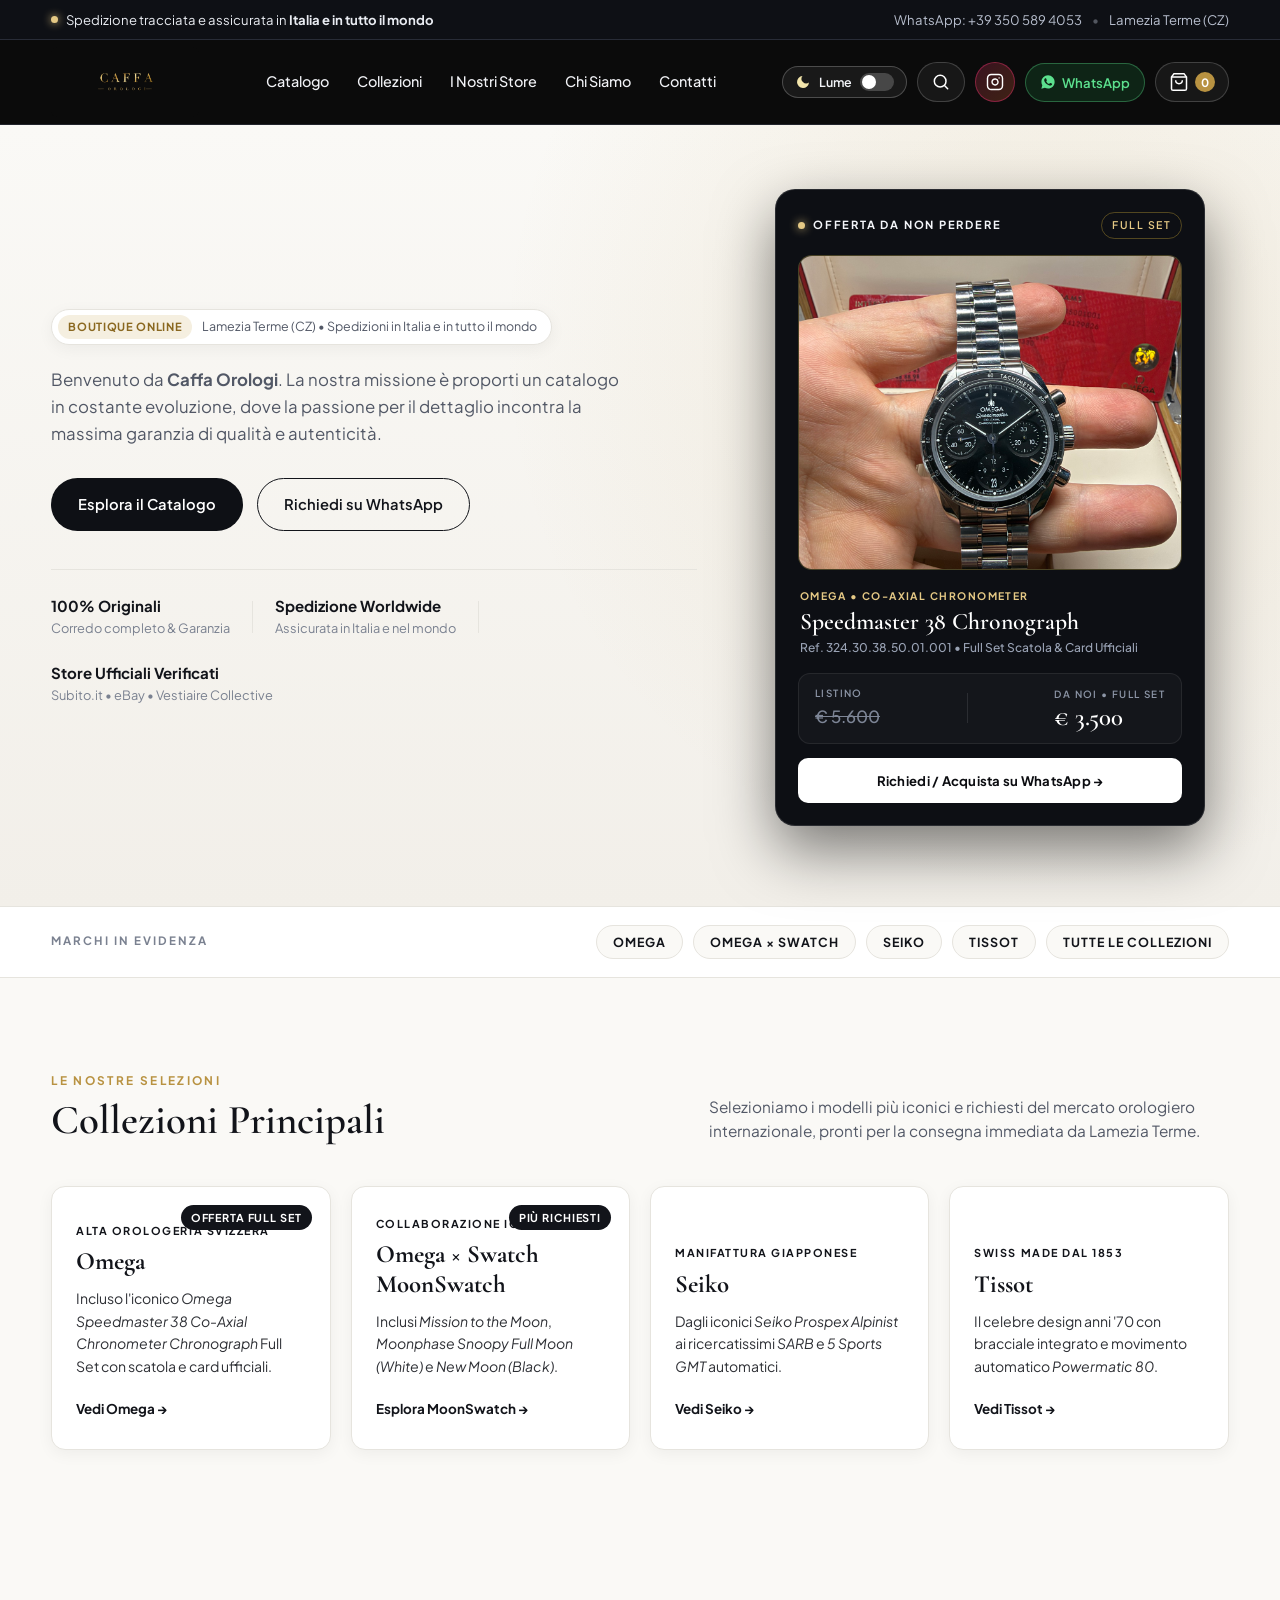
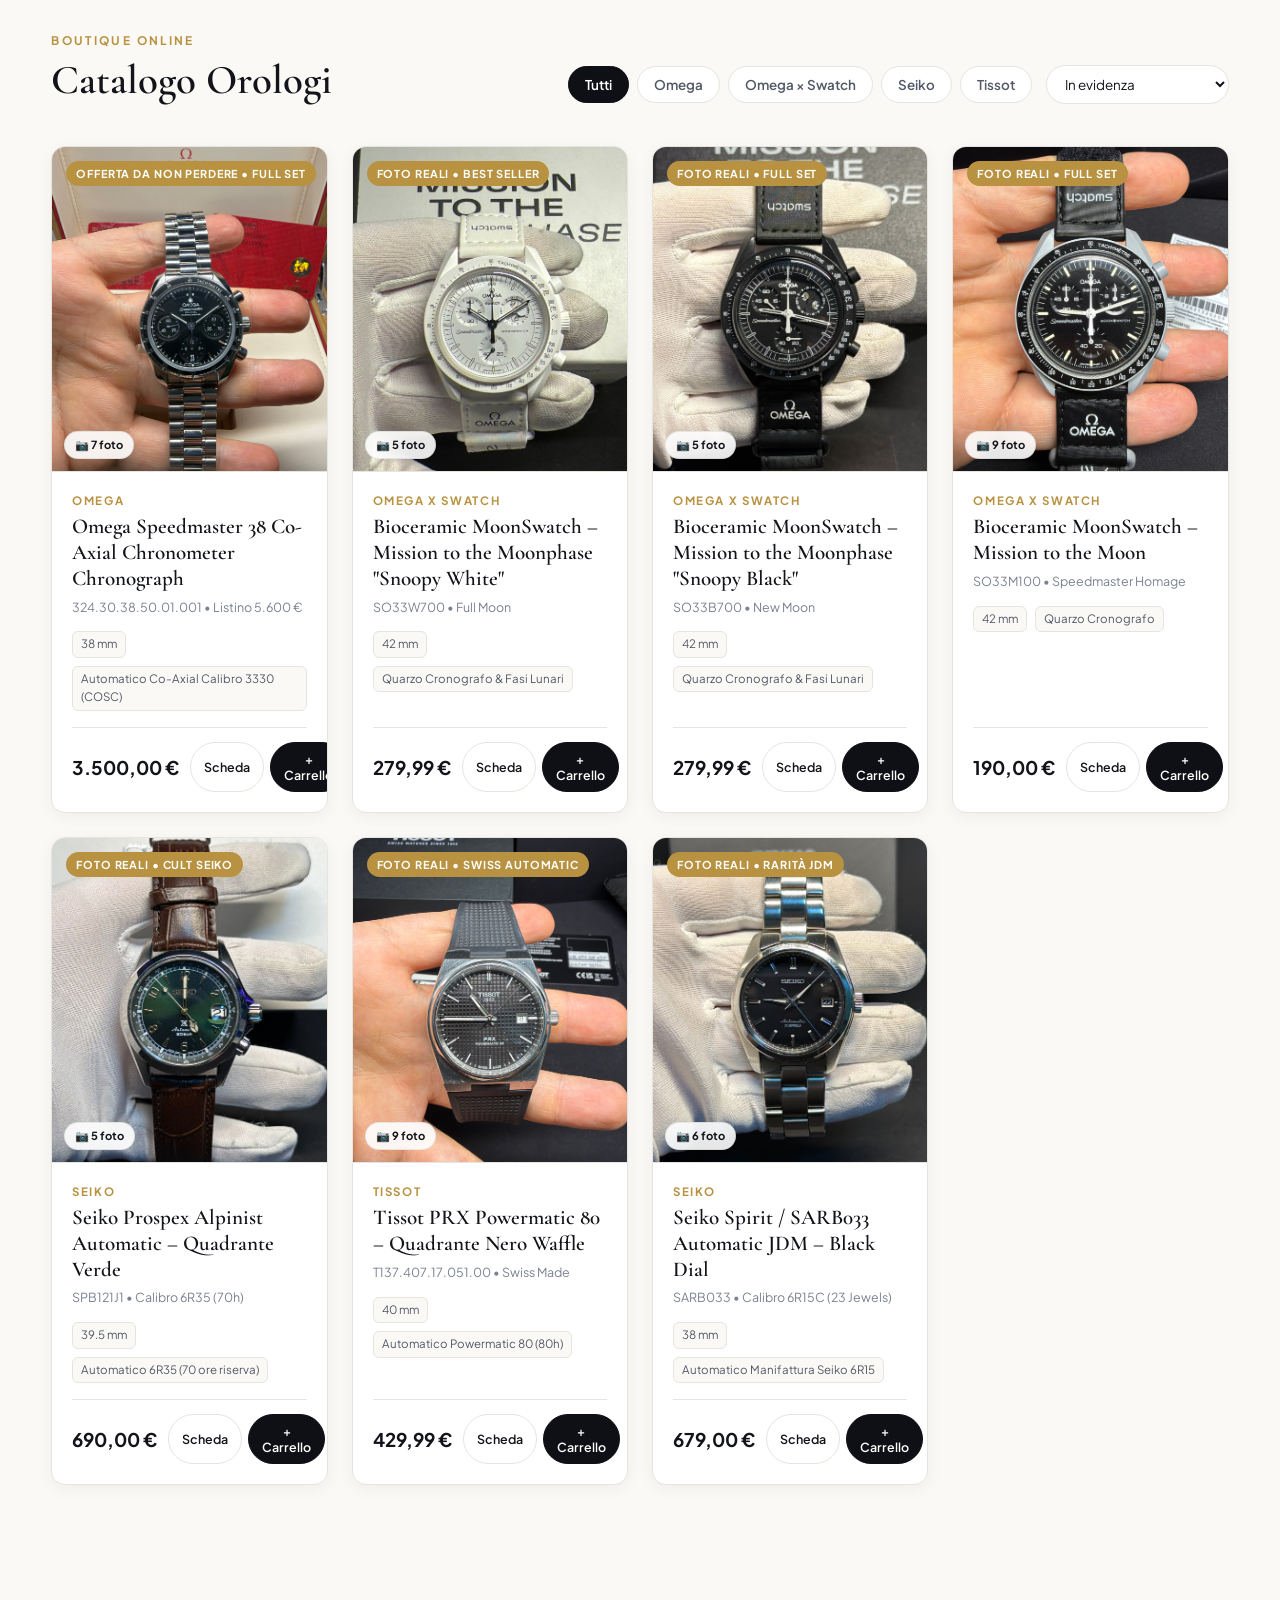
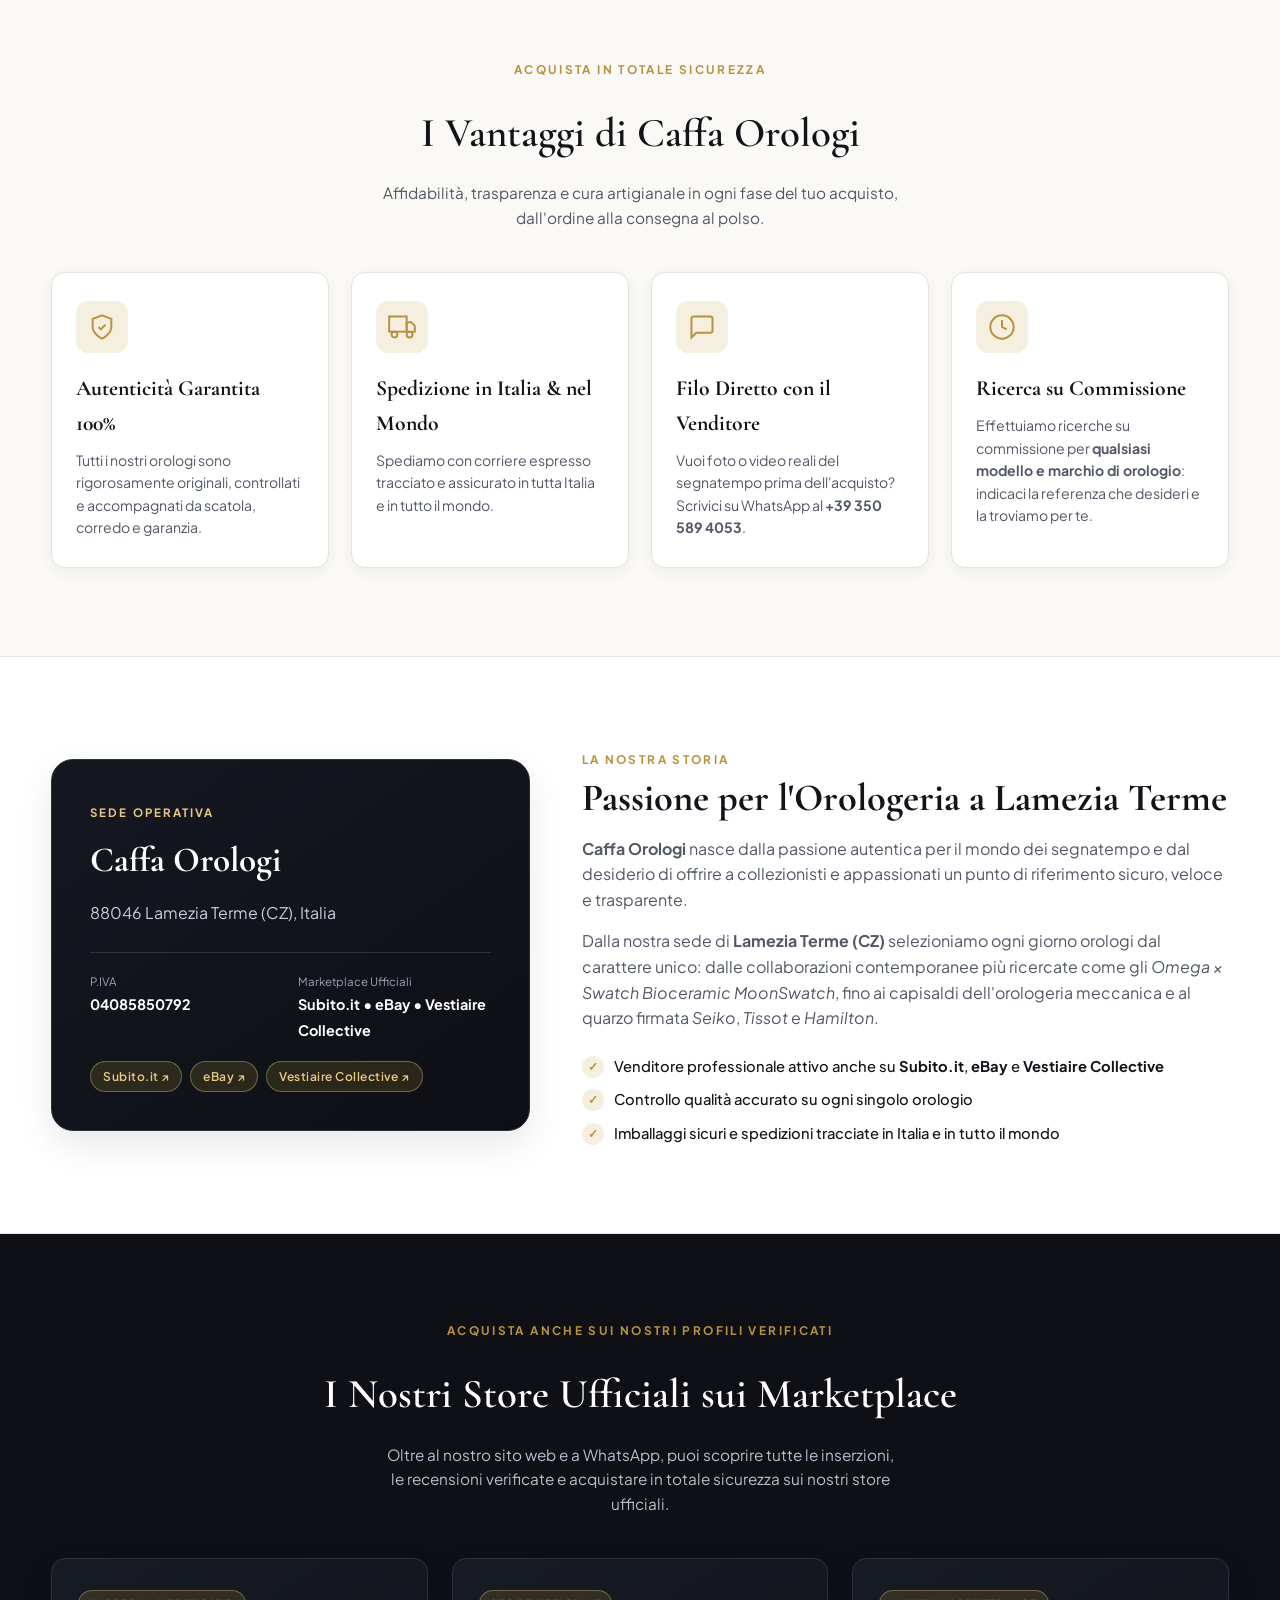
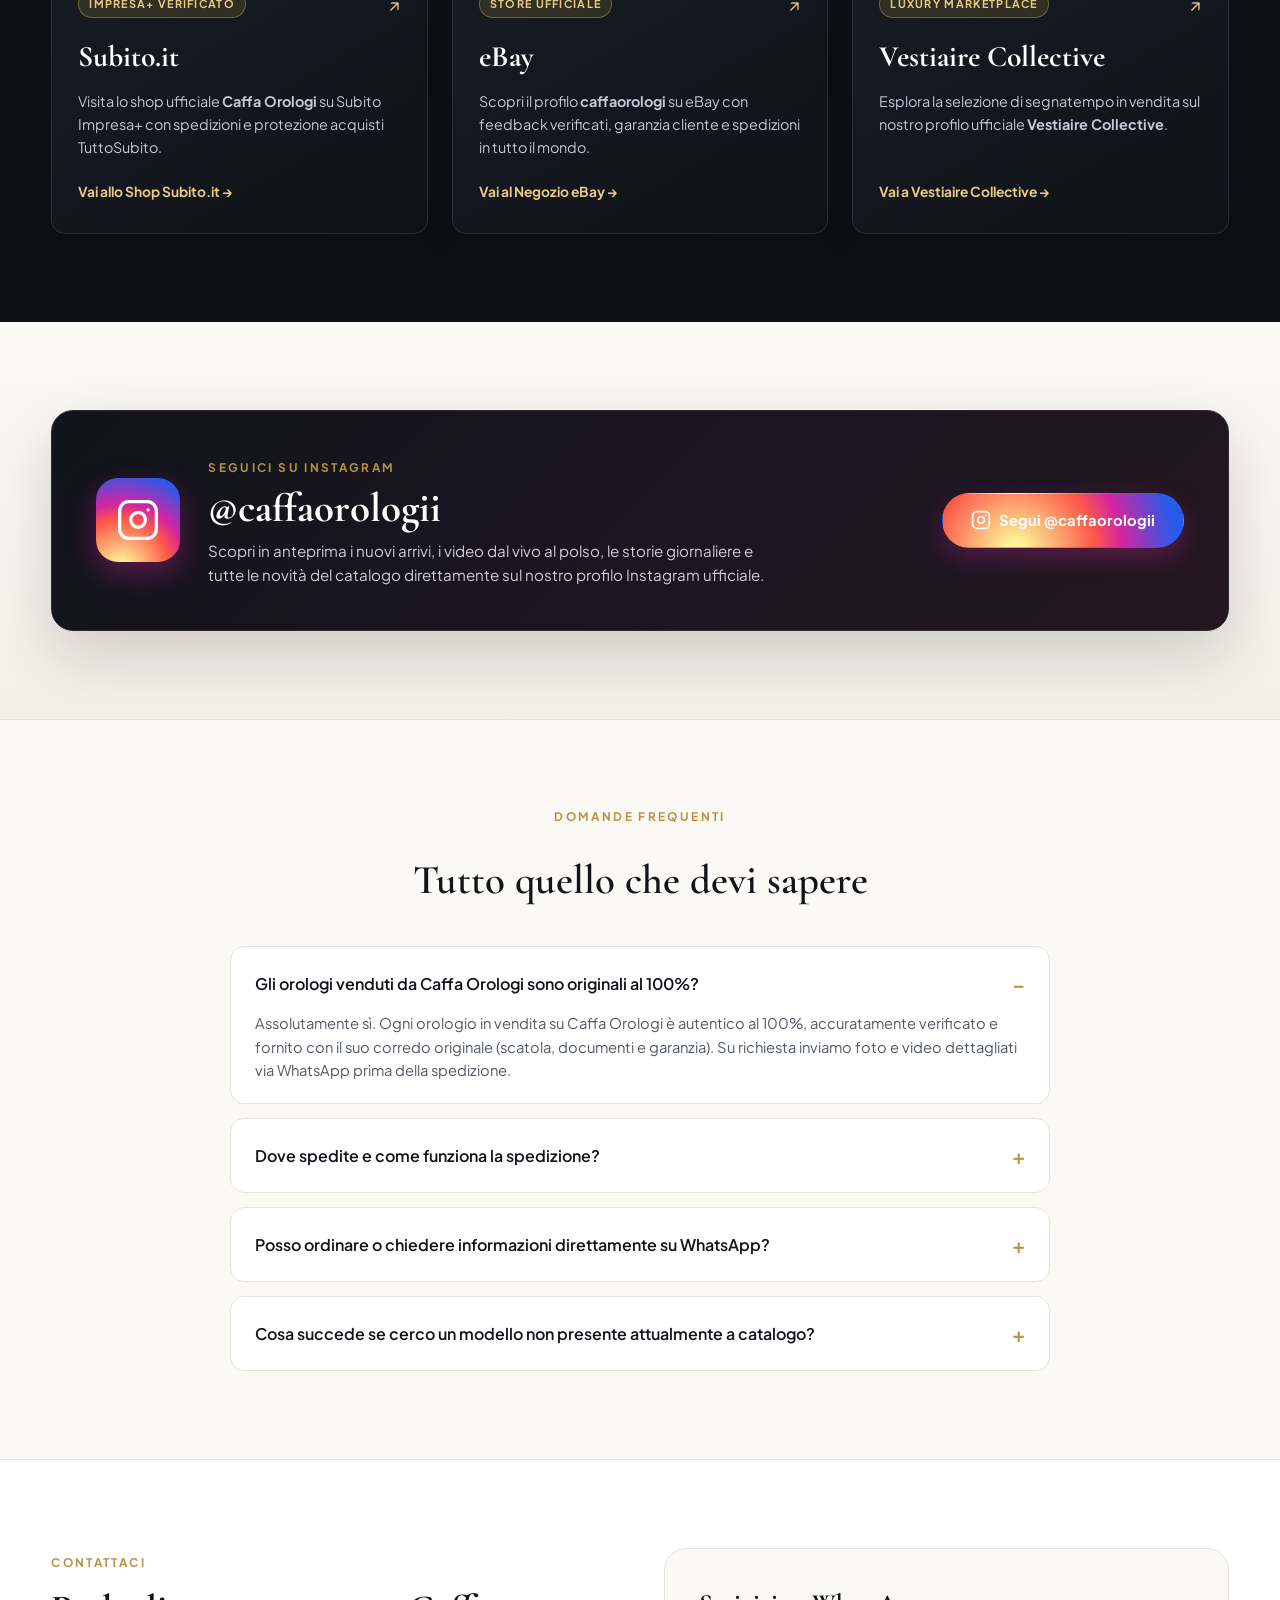
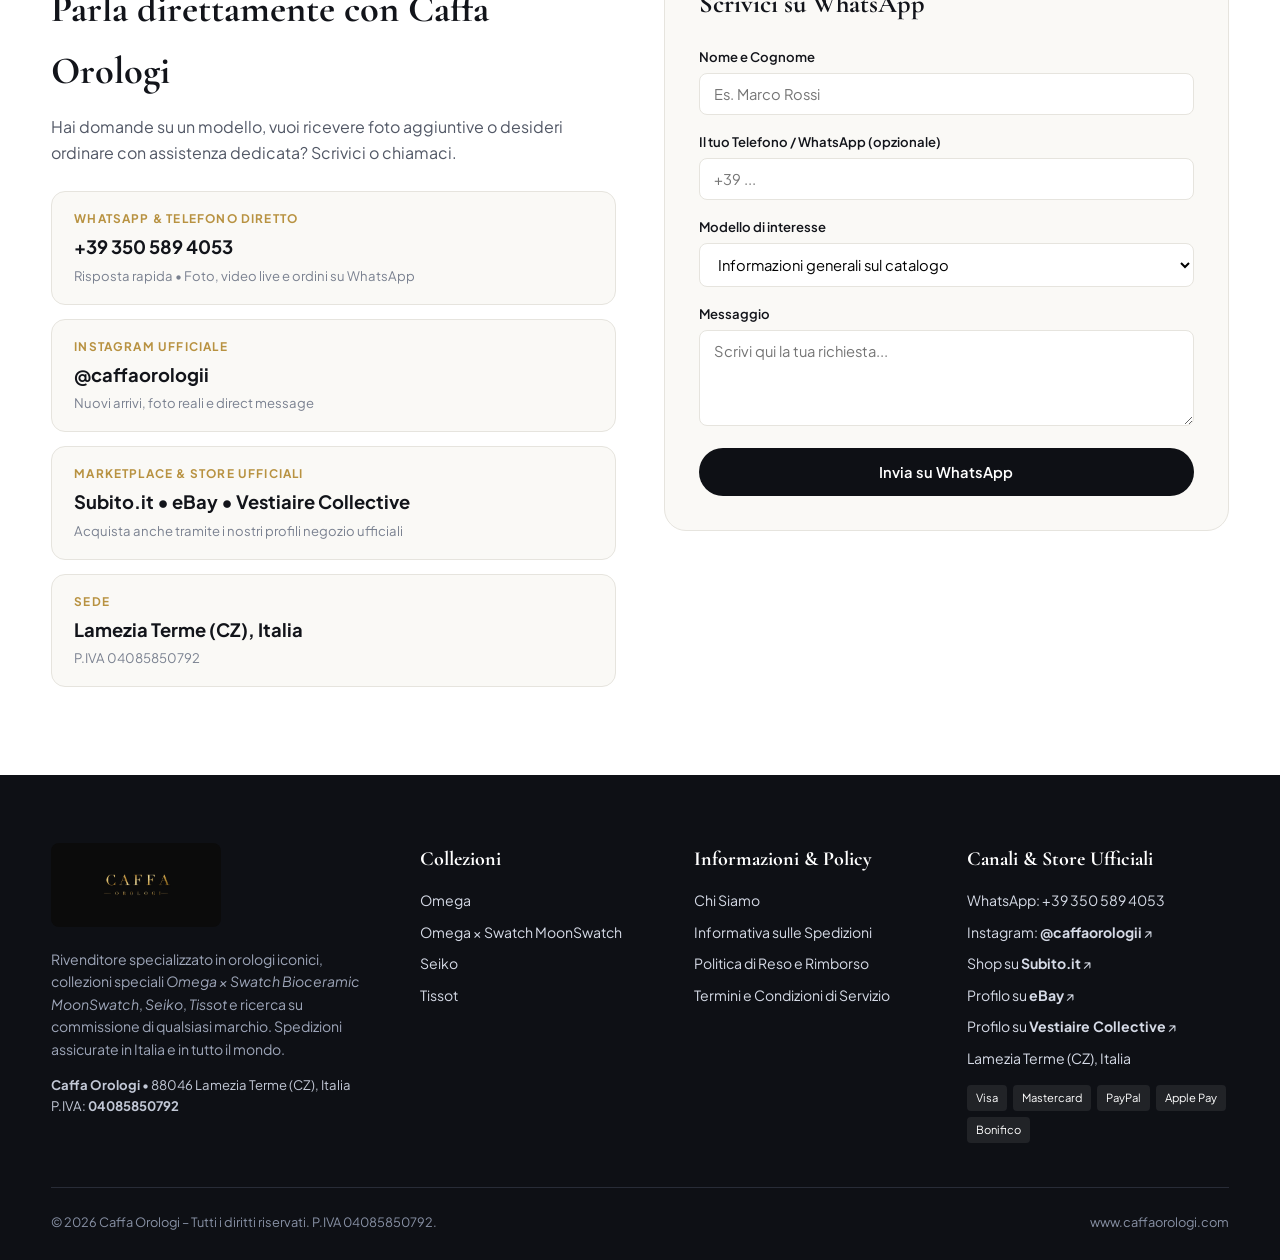
==== commit 9afb82a5: "Aggiornamento sito Caffa Orologi: Offerta Omega Speedmaster 38 e layout mobile" ====
--- a/index.html
+++ b/index.html
@@ -930,6 +930,6 @@
     </div>
   </aside>
 
-  <script src="script.js?v=11"></script>
+  <script src="script.js?v=12"></script>
 </body>
 </html>
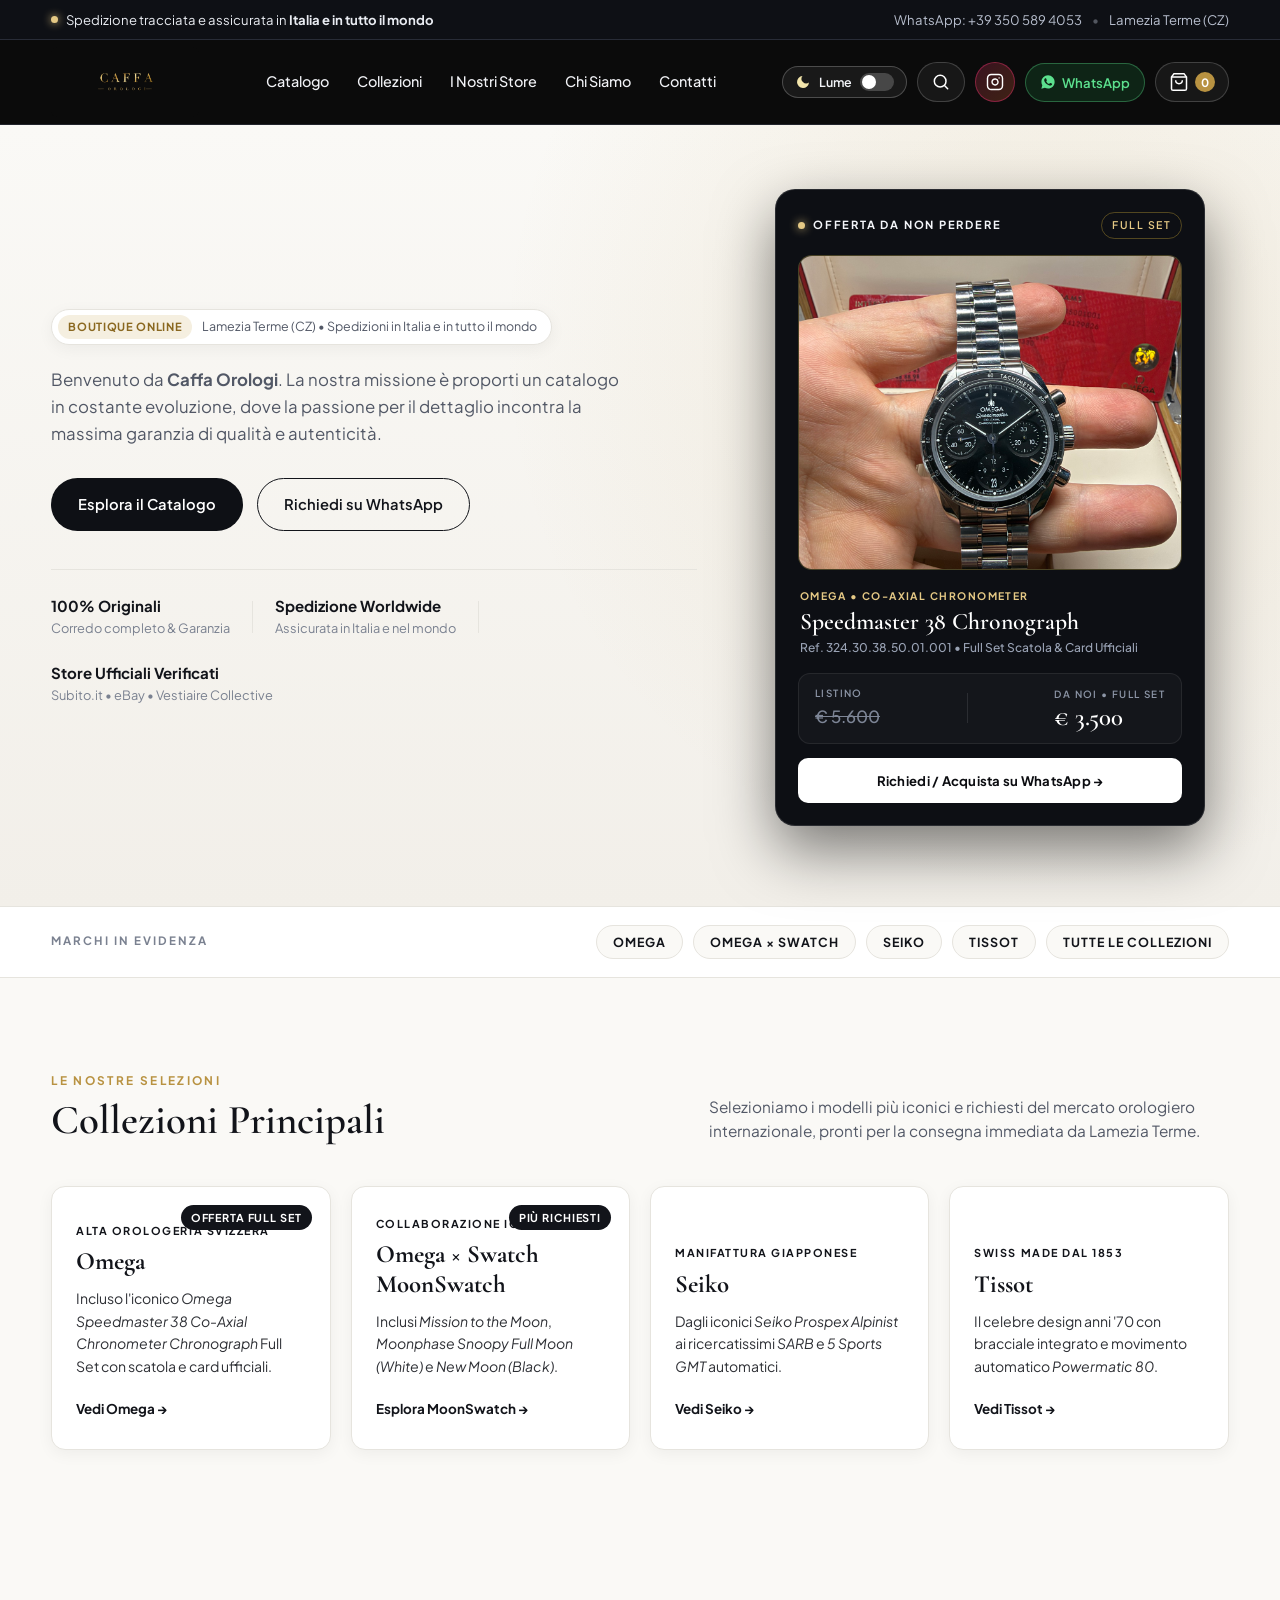
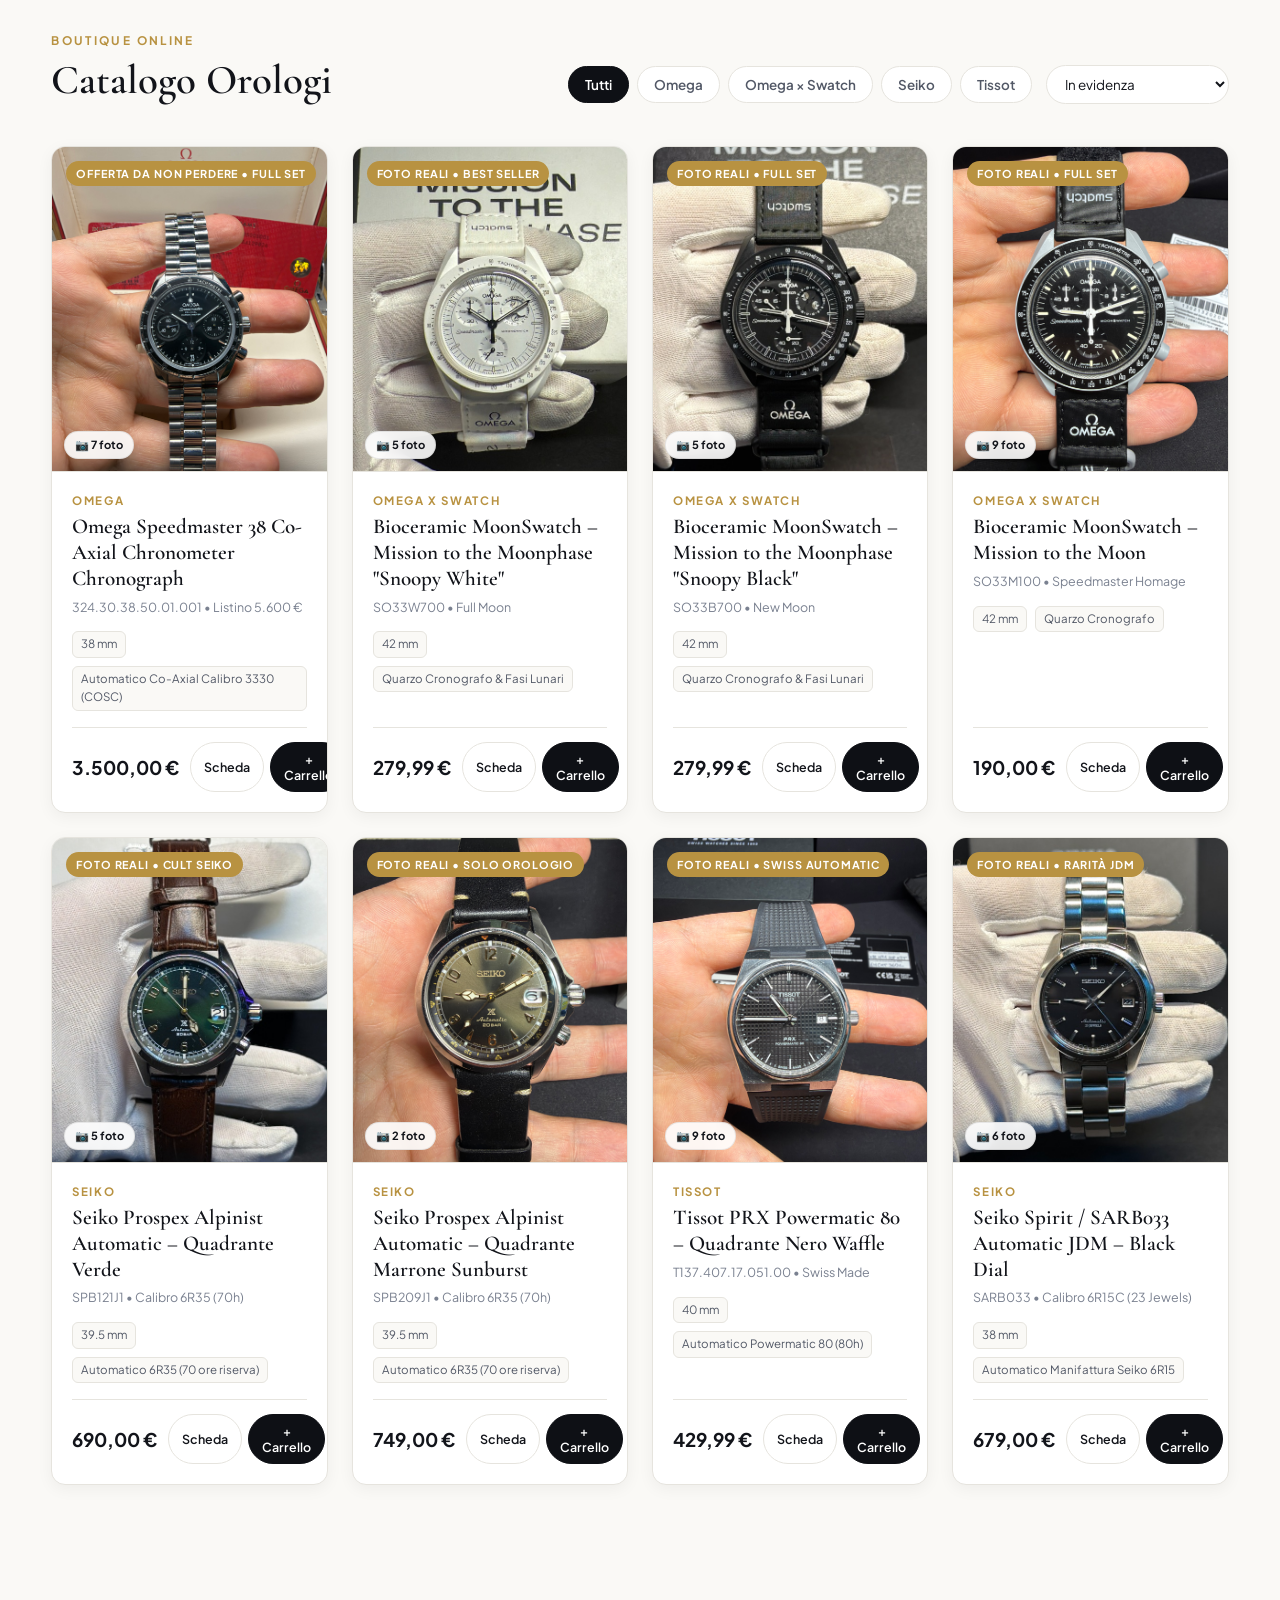
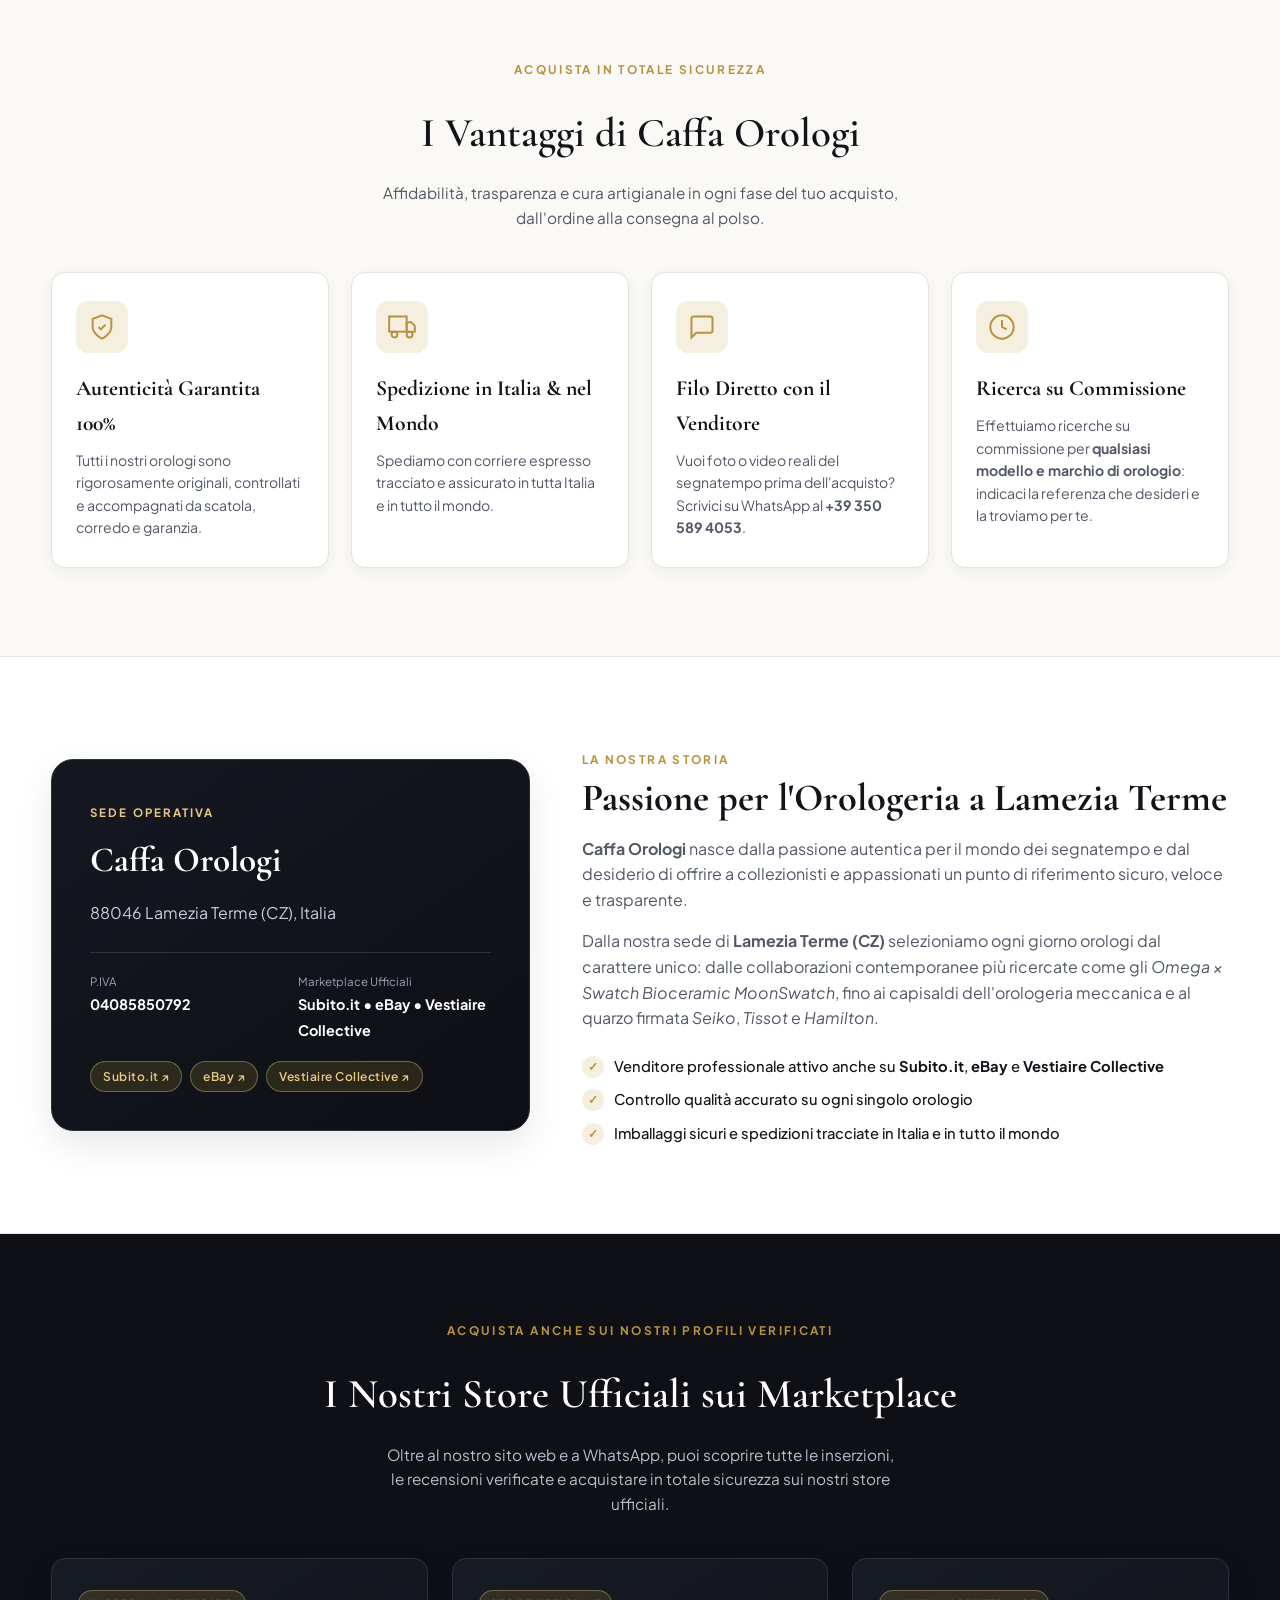
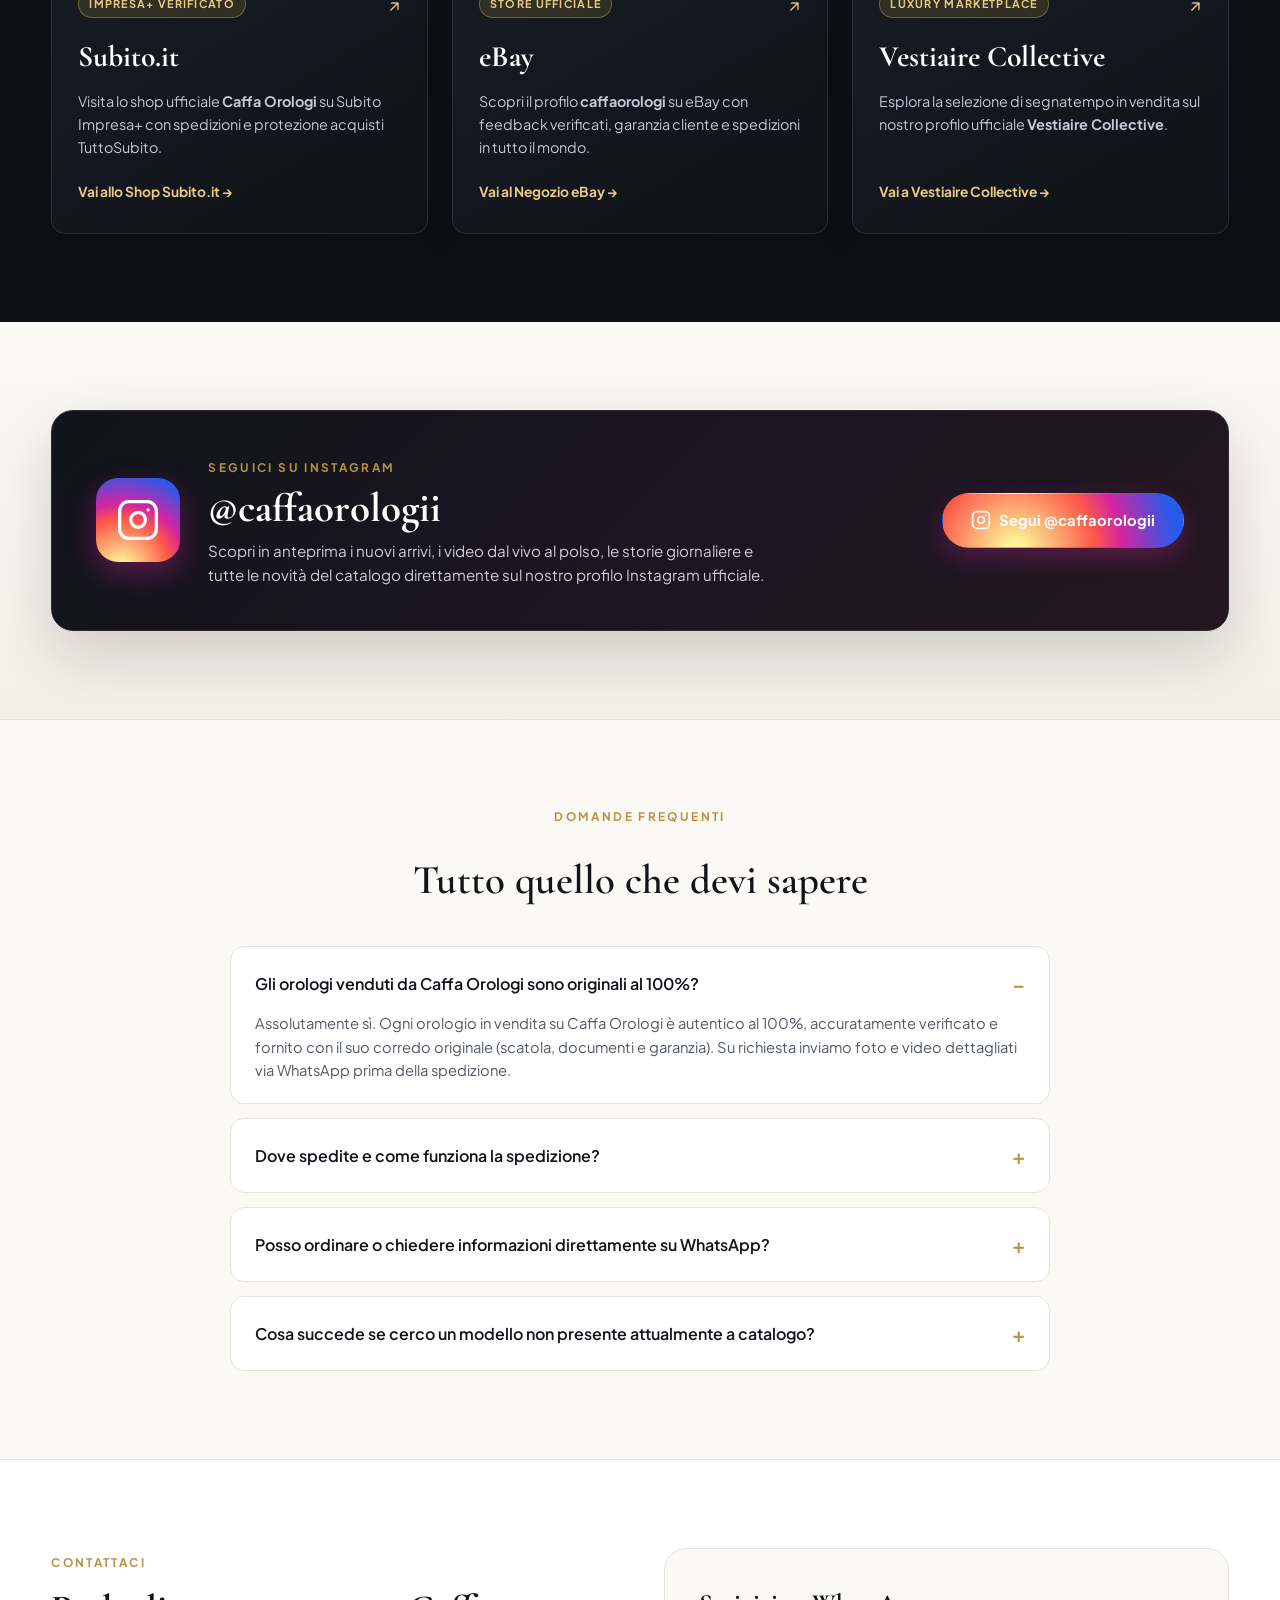
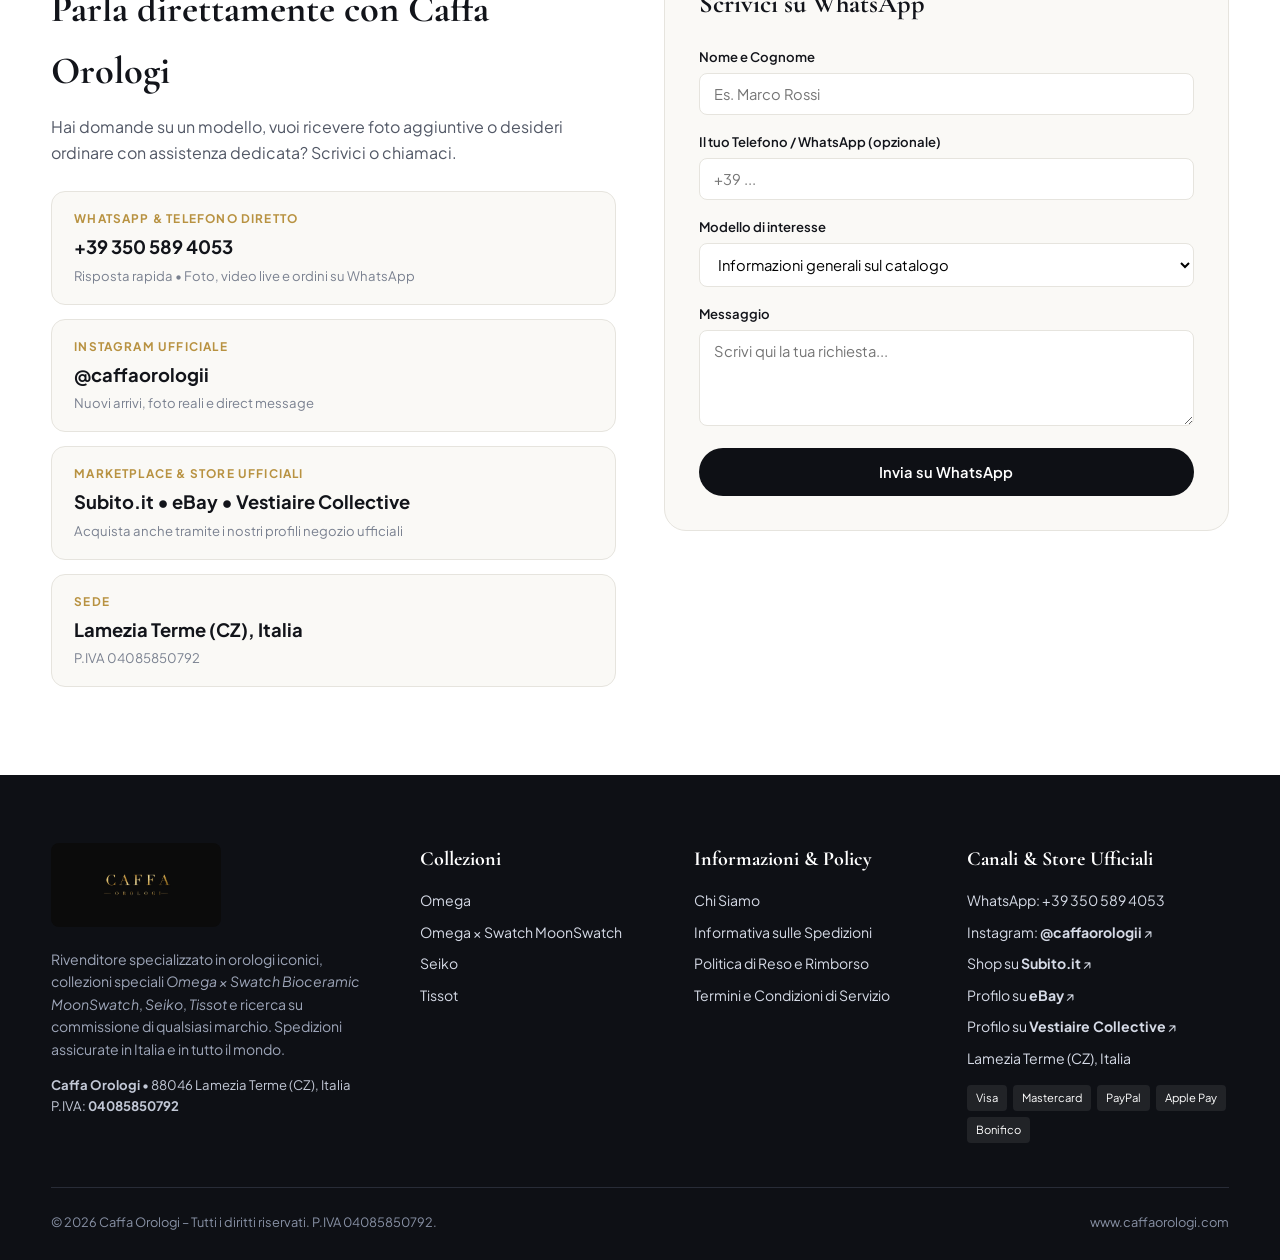
==== commit b3e9c49d: "Aggiornamento sito Caffa Orologi: Offerta Omega Speedmaster 38 e layout mobile" ====
--- a/index.html
+++ b/index.html
@@ -802,7 +802,8 @@
               <option value="Omega x Swatch MoonSwatch Snoopy White">Omega × Swatch – Moonphase Snoopy White</option>
               <option value="Omega x Swatch MoonSwatch Snoopy Black">Omega × Swatch – Moonphase Snoopy Black</option>
               <option value="Omega x Swatch Mission to the Moon">Omega × Swatch – Mission to the Moon</option>
-              <option value="Seiko Prospex Alpinist">Seiko Prospex Alpinist</option>
+              <option value="Seiko Prospex Alpinist">Seiko Prospex Alpinist (Verde SPB121J1)</option>
+              <option value="Seiko Prospex Alpinist SPB209J1">Seiko Prospex Alpinist (Marrone SPB209J1)</option>
               <option value="Seiko SARB033">Seiko Spirit / SARB033</option>
               <option value="Tissot PRX Powermatic 80">Tissot PRX Powermatic 80</option>
               <option value="Ricerca Orologio su Commissione">Ricerca su commissione (qualsiasi modello / marchio)</option>
@@ -930,6 +931,6 @@
     </div>
   </aside>
 
-  <script src="script.js?v=12"></script>
+  <script src="script.js?v=13"></script>
 </body>
 </html>
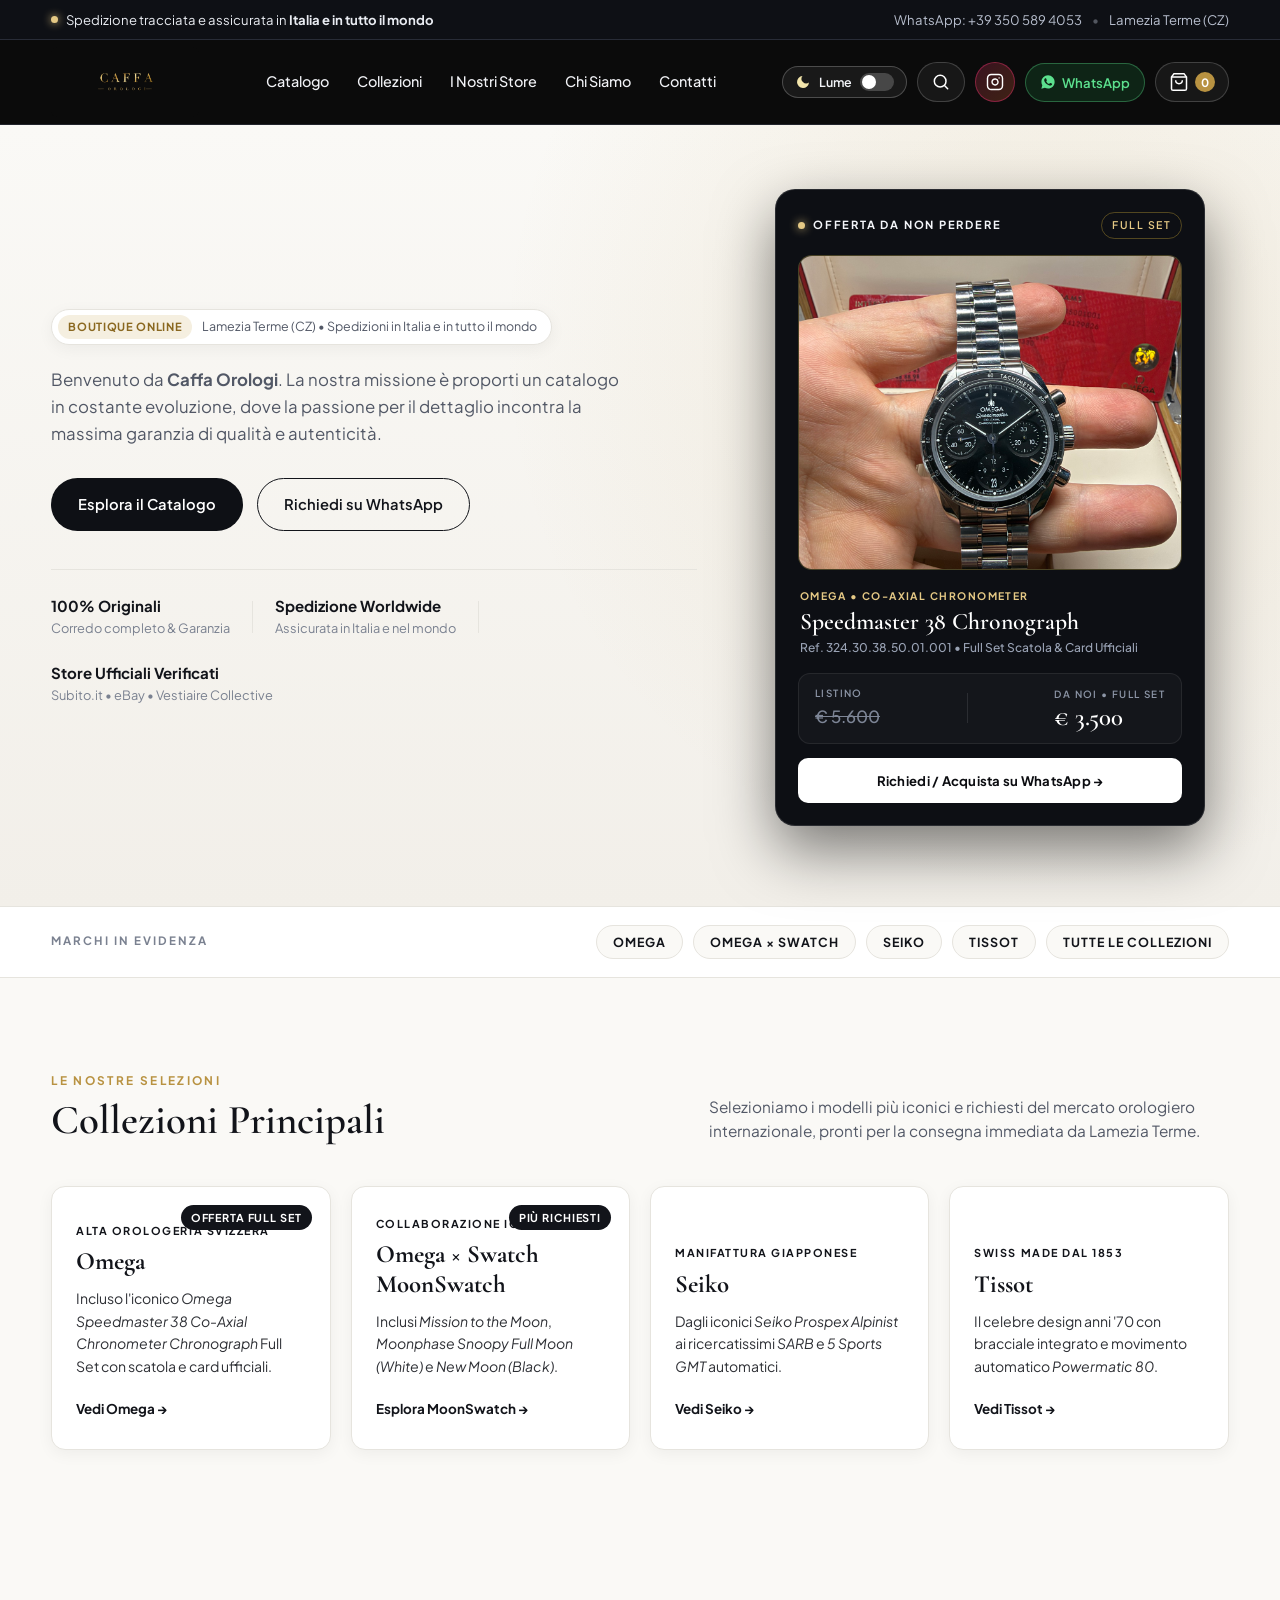
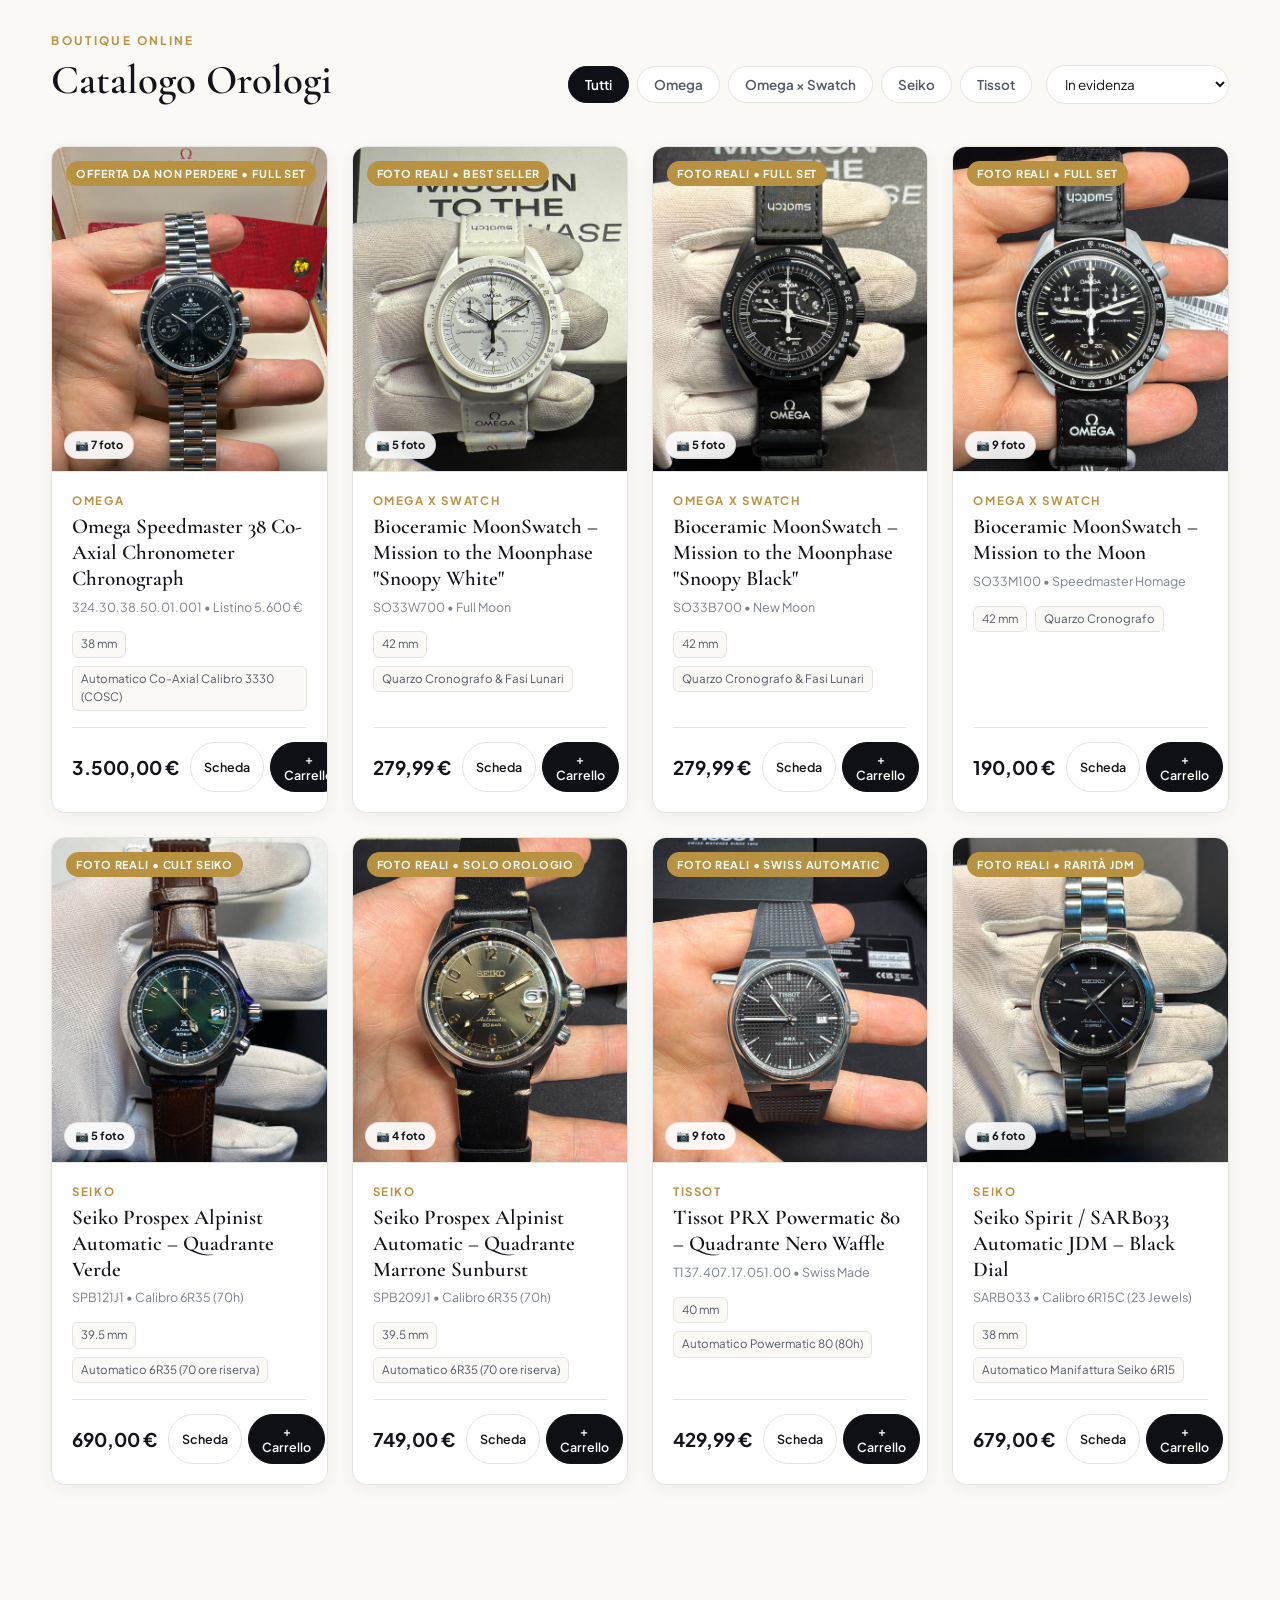
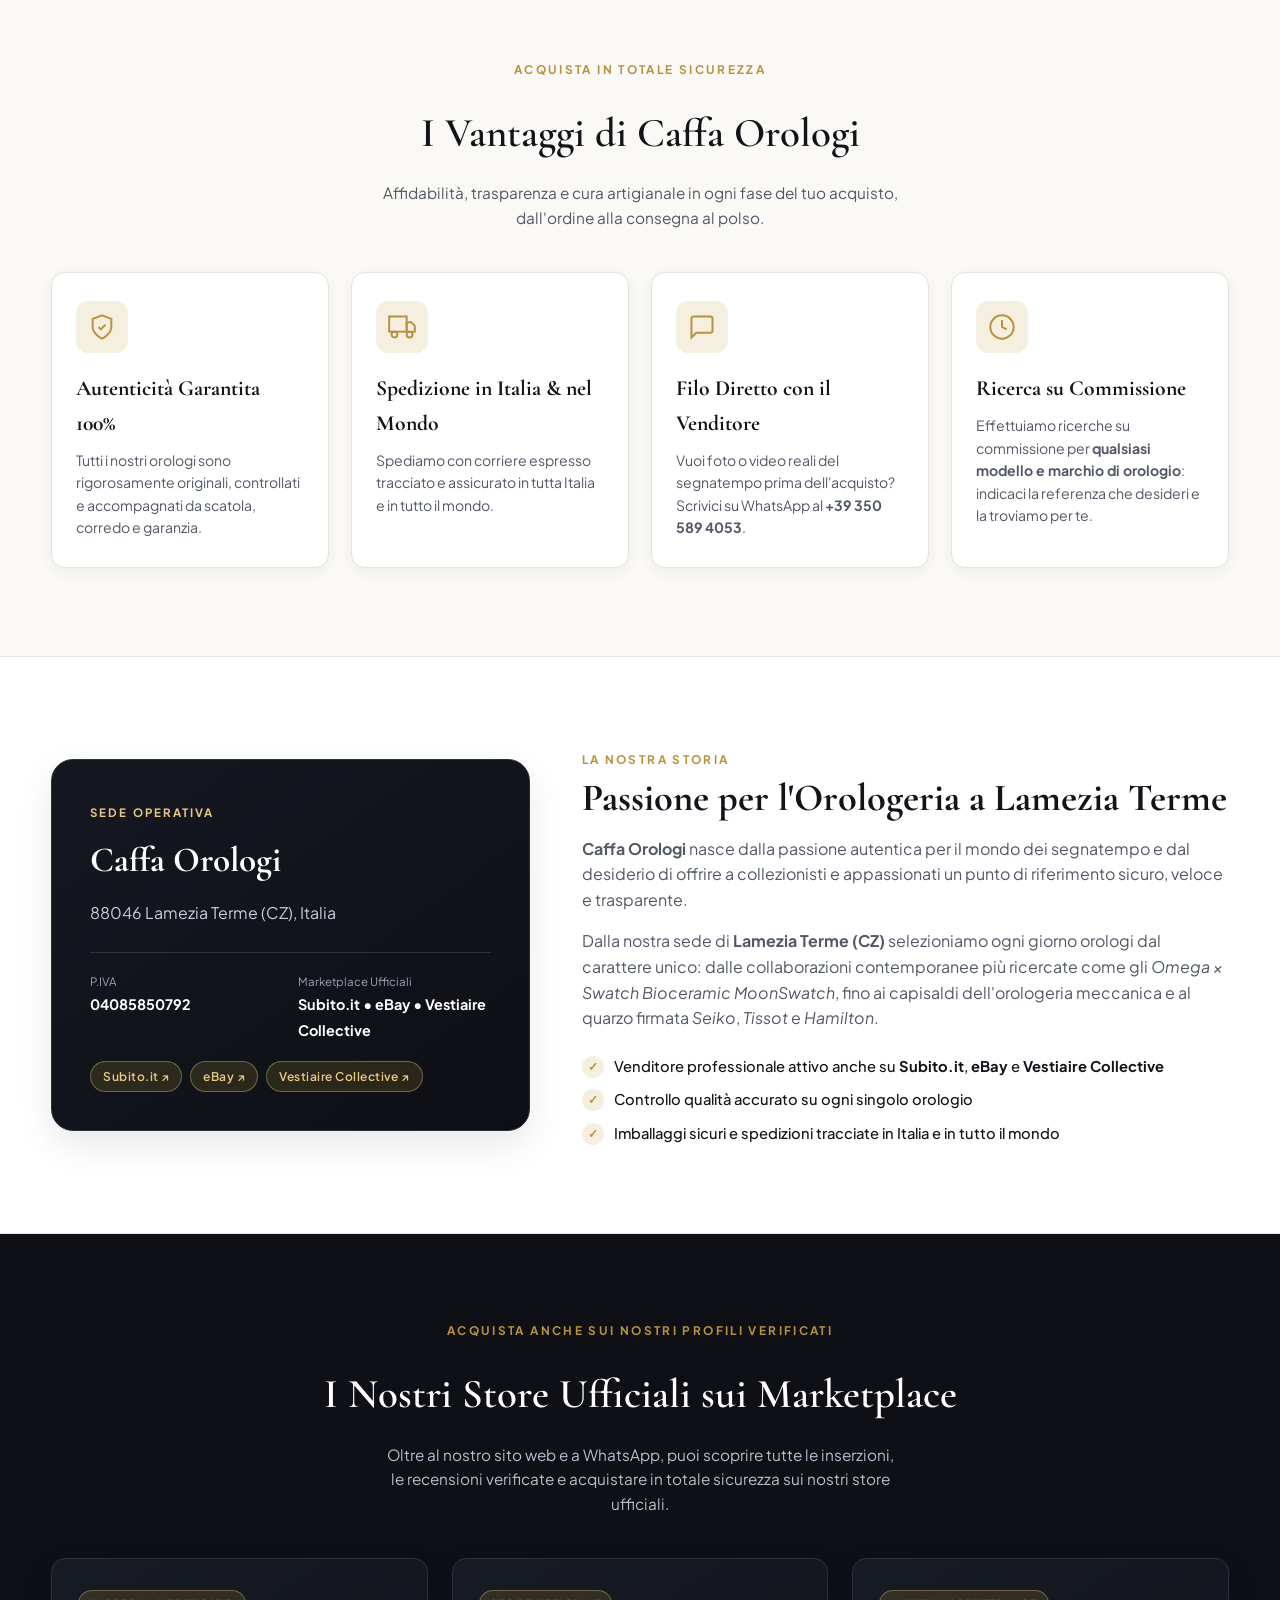
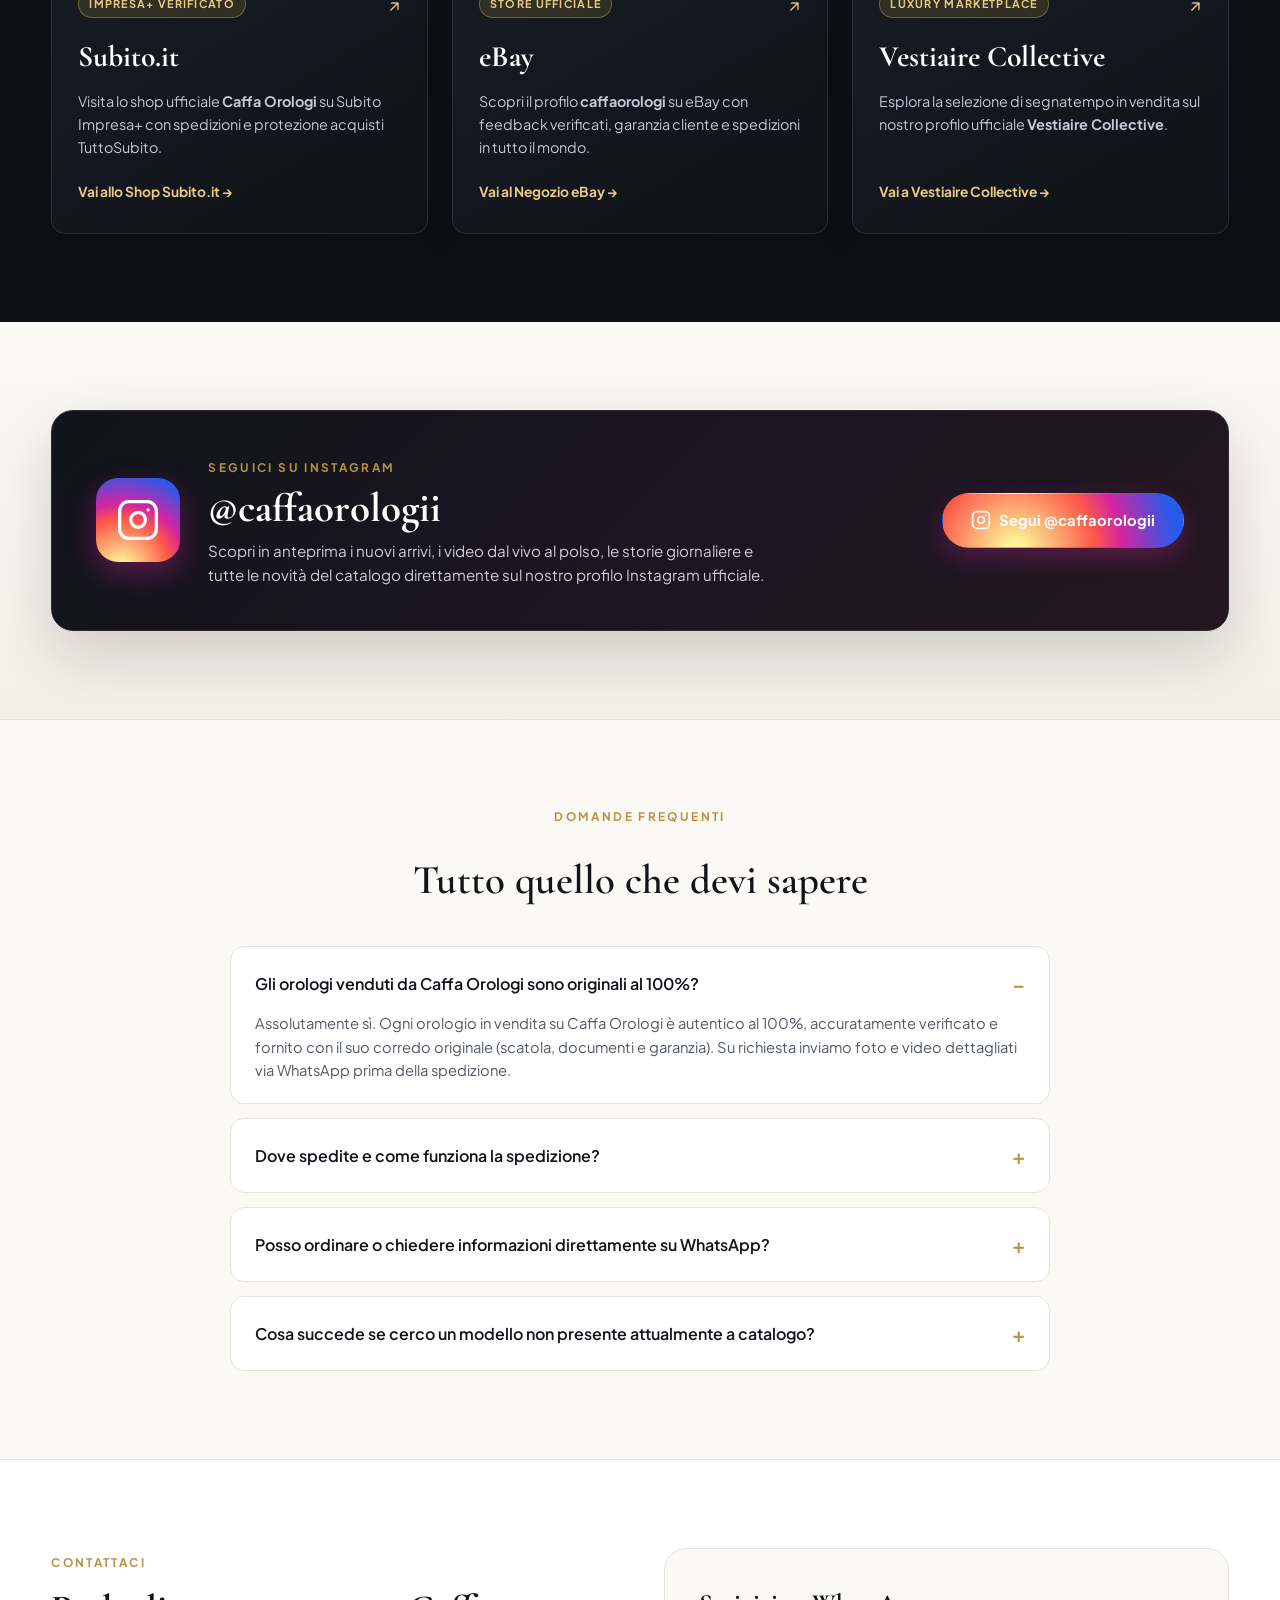
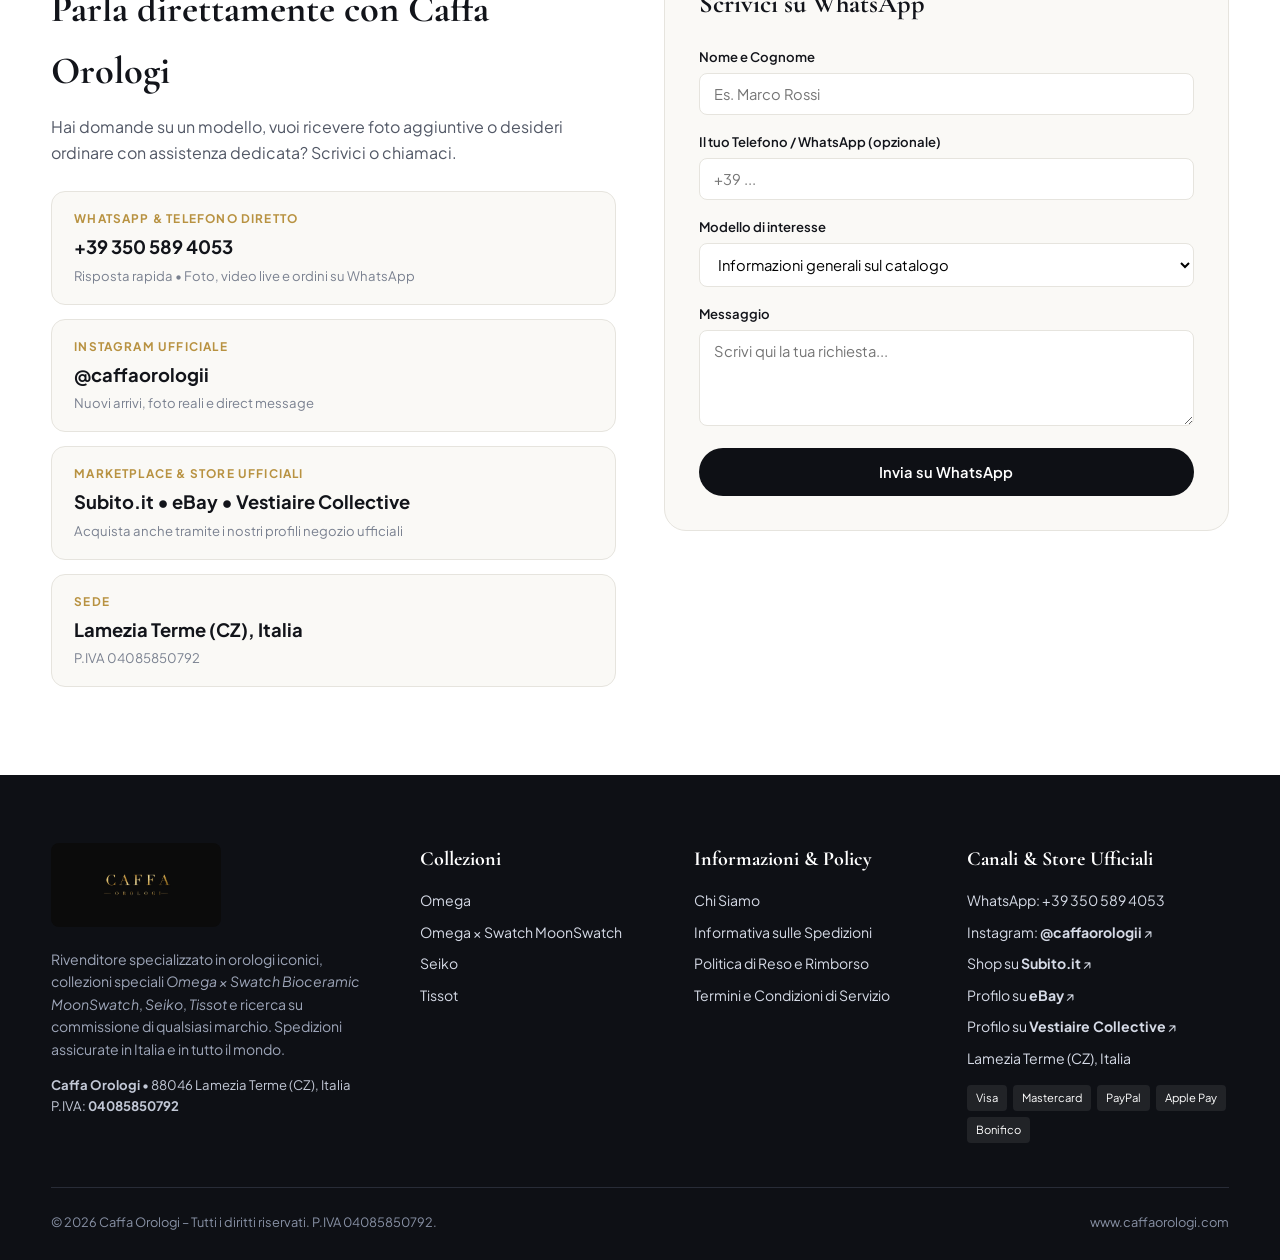
==== commit c5b5e475: "Aggiornamento sito Caffa Orologi: Offerta Omega Speedmaster 38 e layout mobile" ====
--- a/index.html
+++ b/index.html
@@ -931,6 +931,6 @@
     </div>
   </aside>
 
-  <script src="script.js?v=13"></script>
+  <script src="script.js?v=14"></script>
 </body>
 </html>
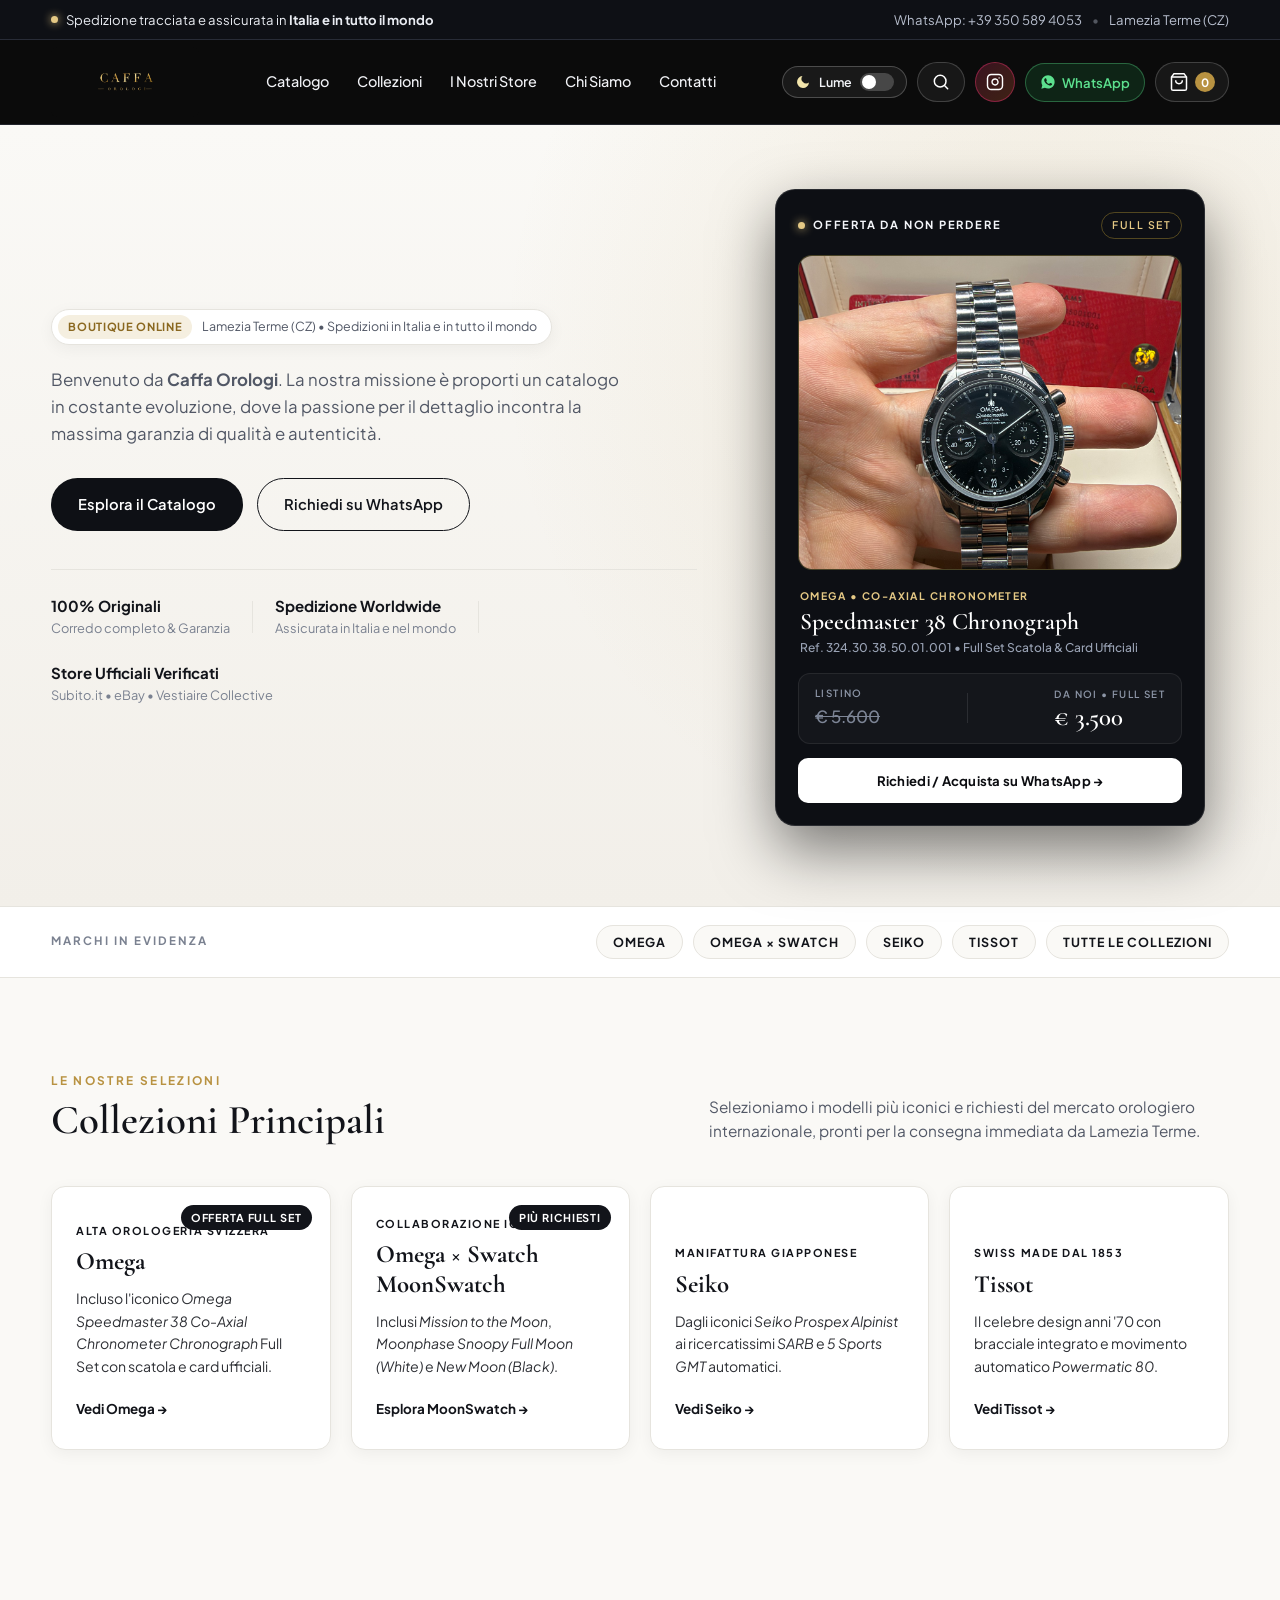
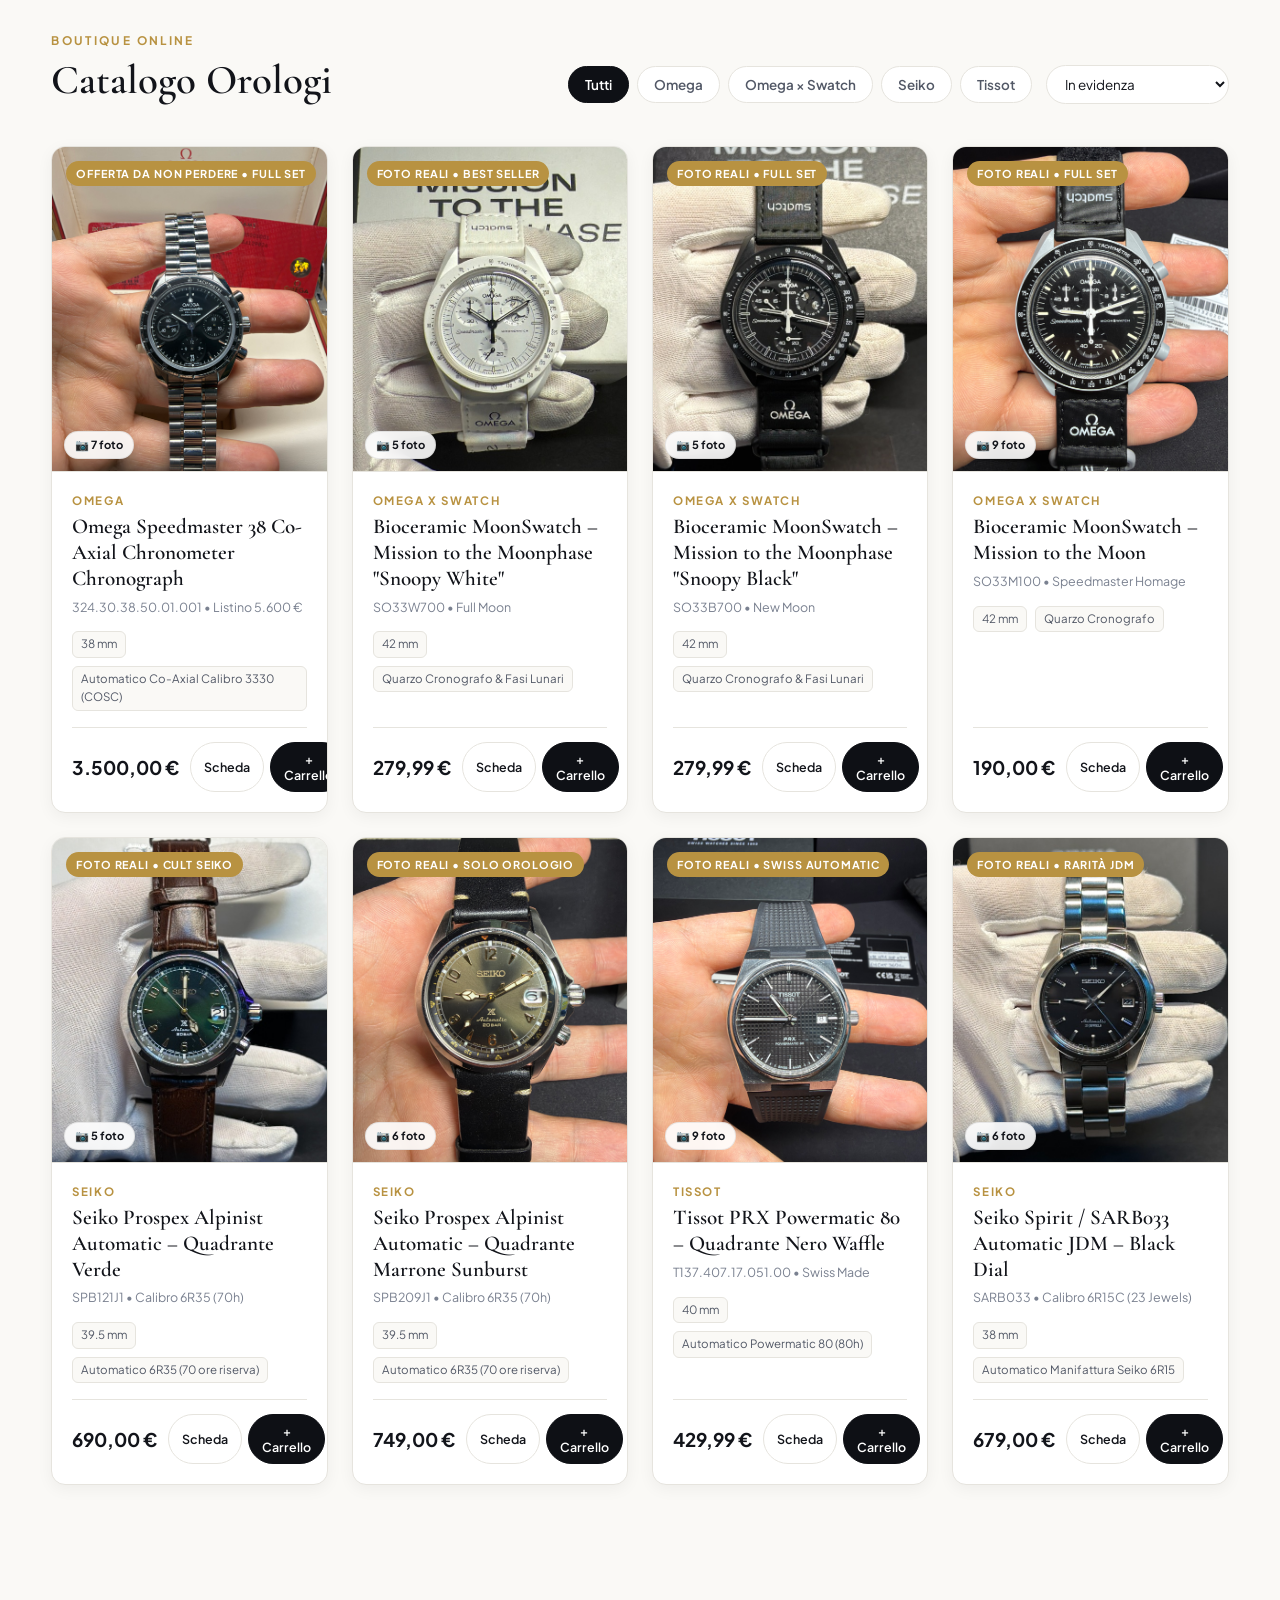
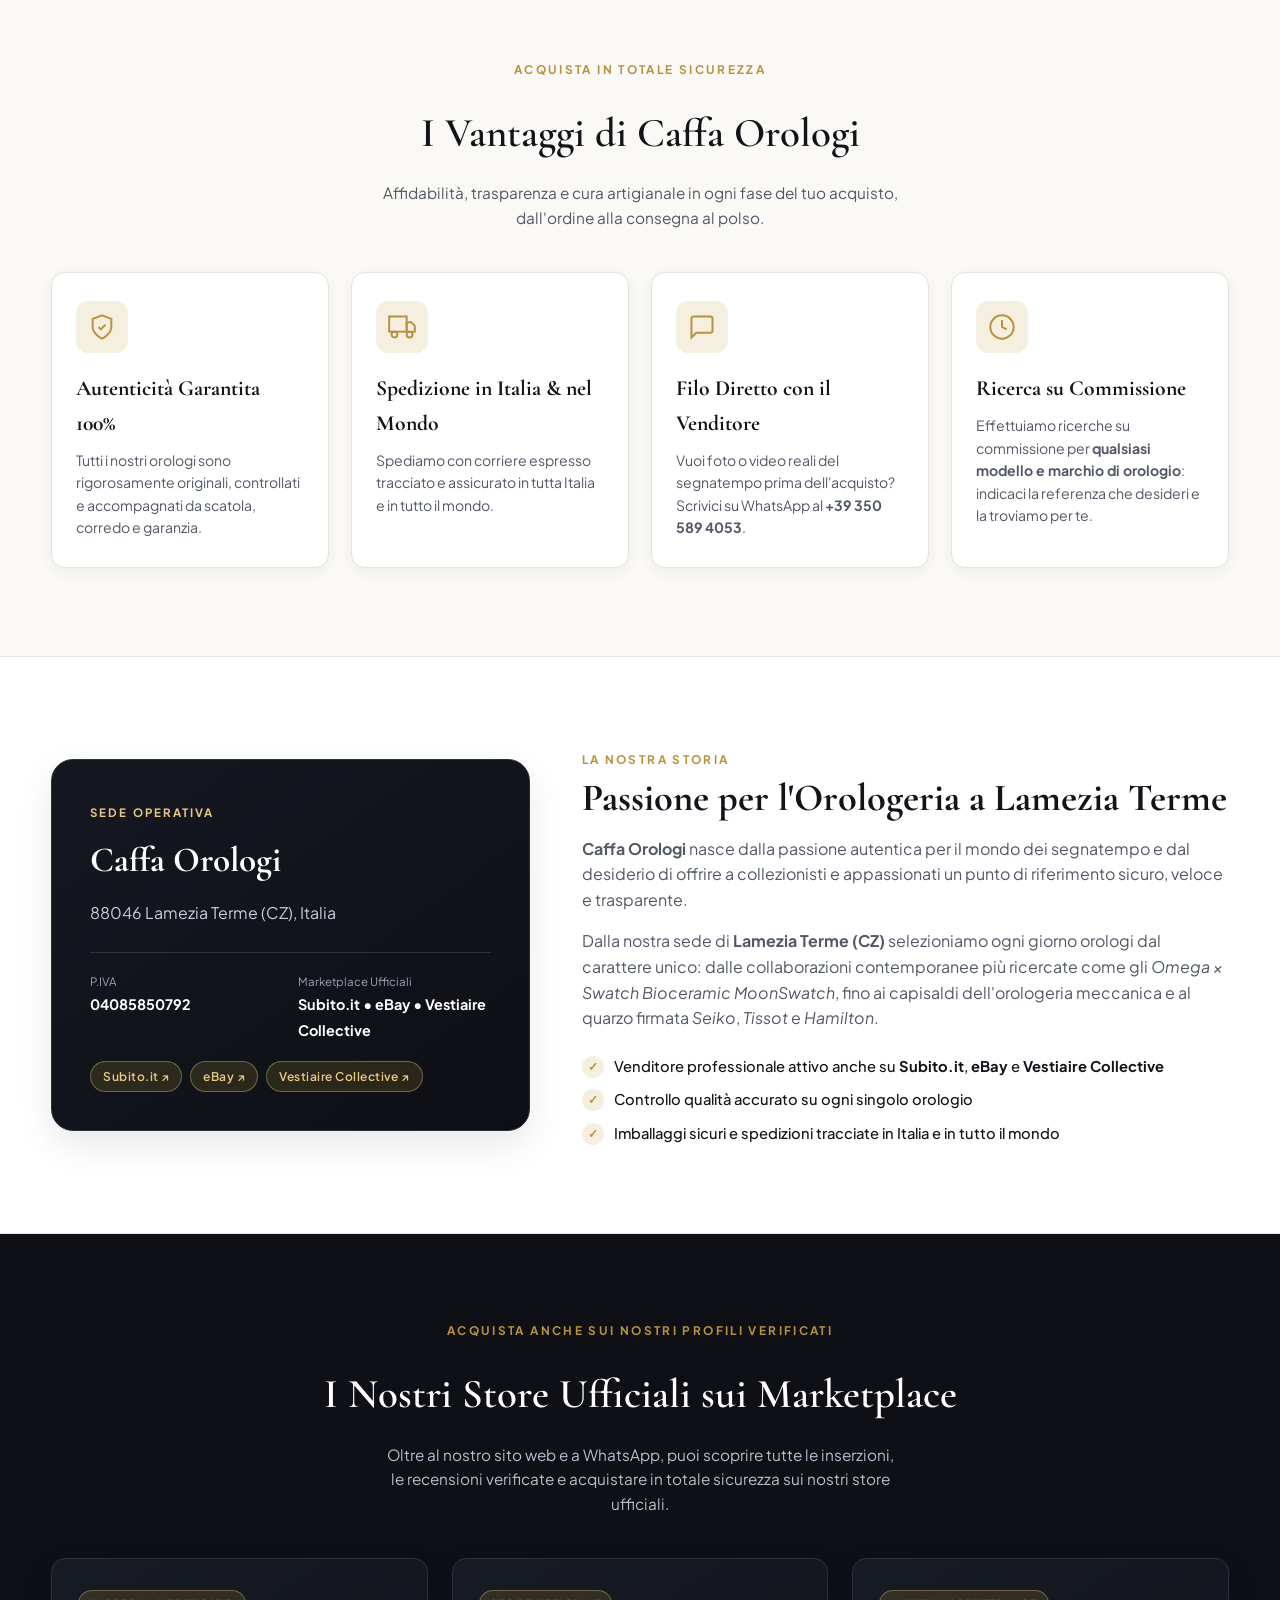
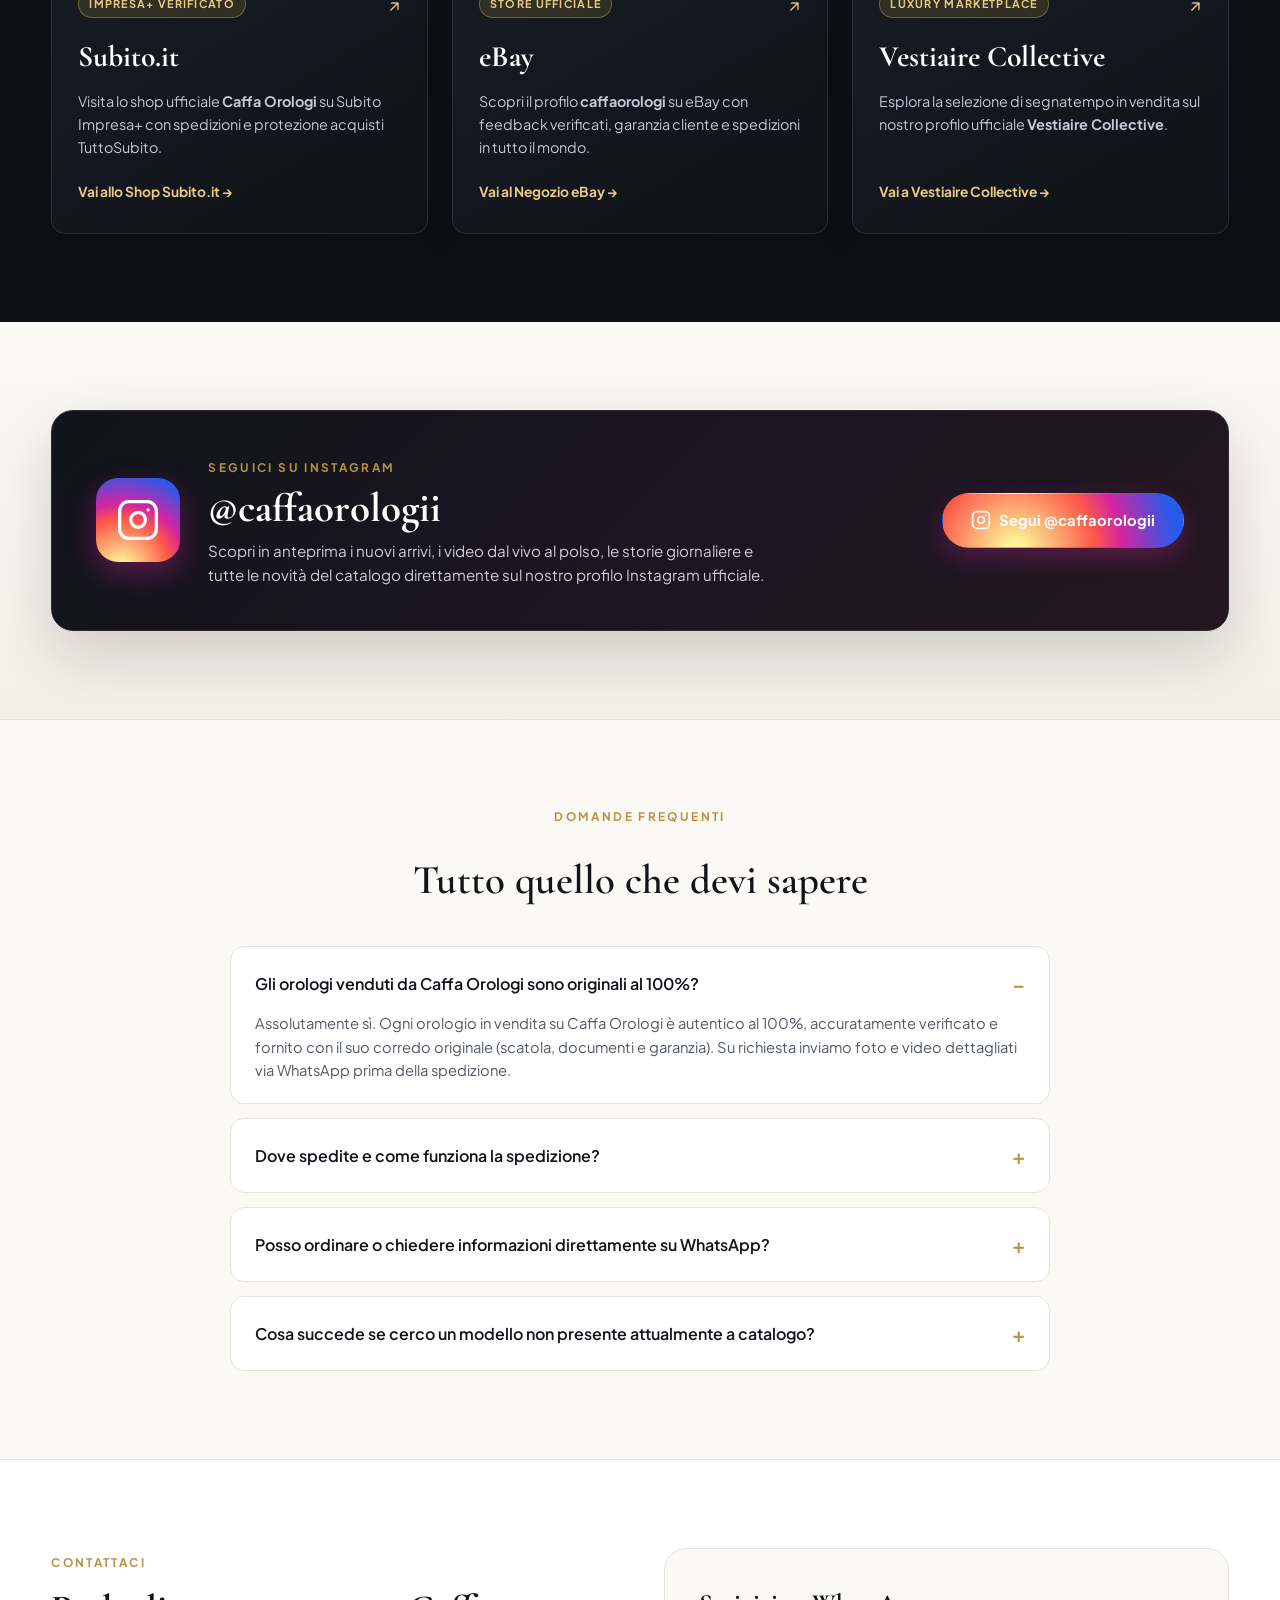
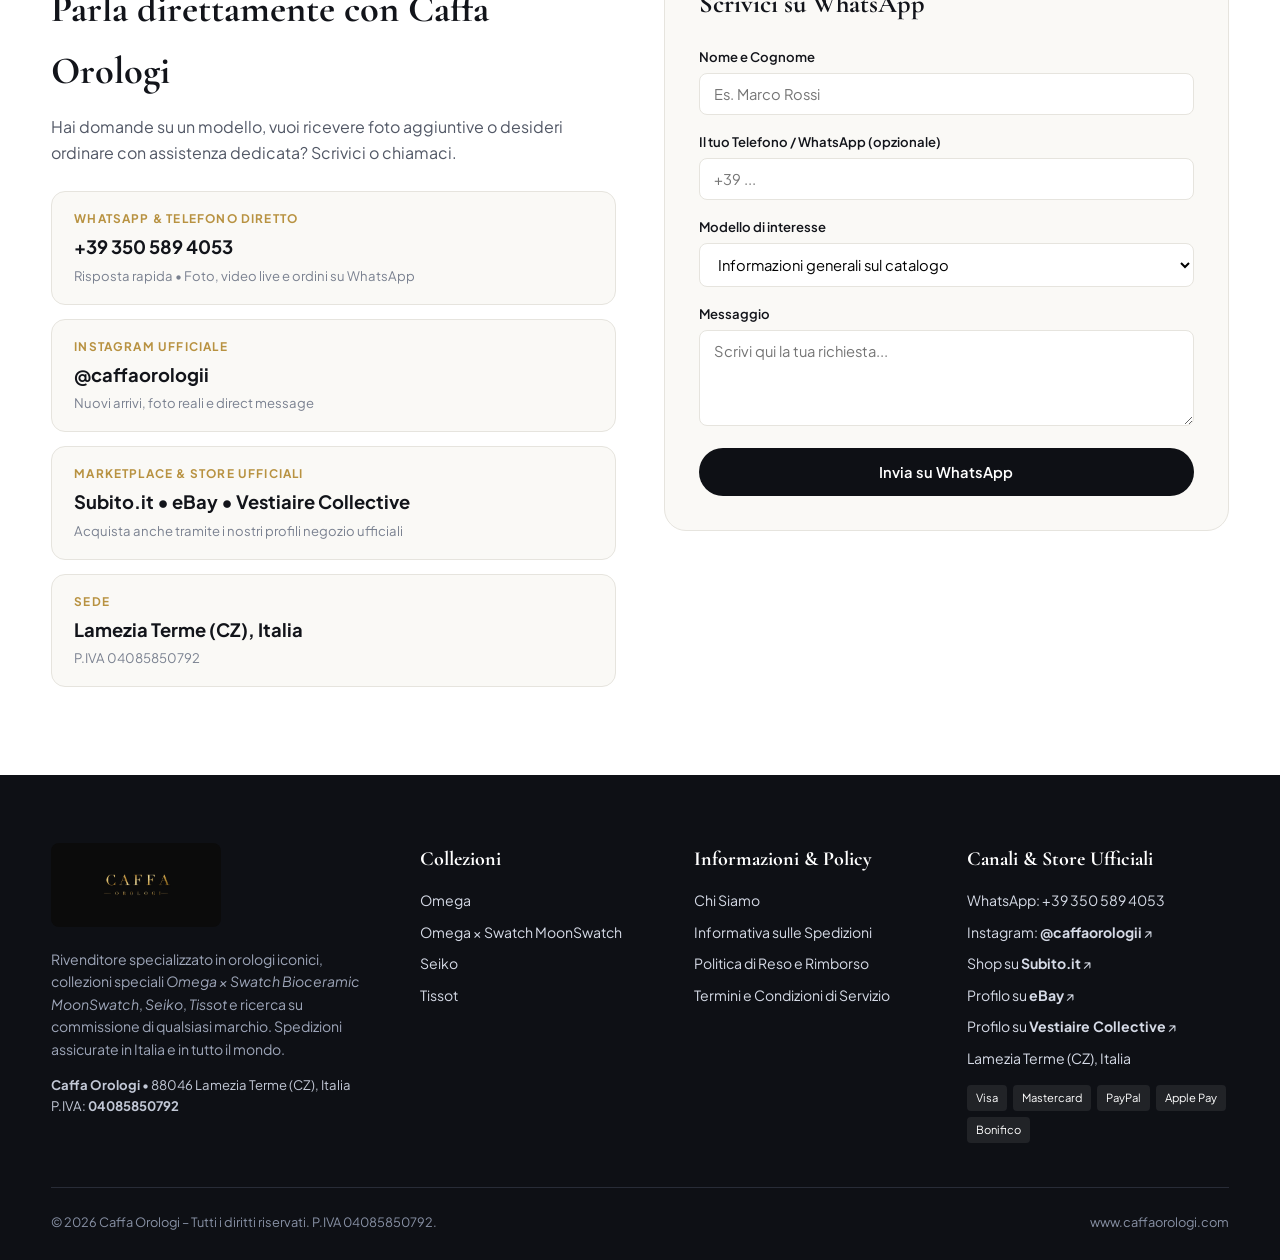
==== commit b284c6fc: "Aggiornamento sito Caffa Orologi: Offerta Omega Speedmaster 38 e layout mobile" ====
--- a/index.html
+++ b/index.html
@@ -931,6 +931,6 @@
     </div>
   </aside>
 
-  <script src="script.js?v=14"></script>
+  <script src="script.js?v=15"></script>
 </body>
 </html>
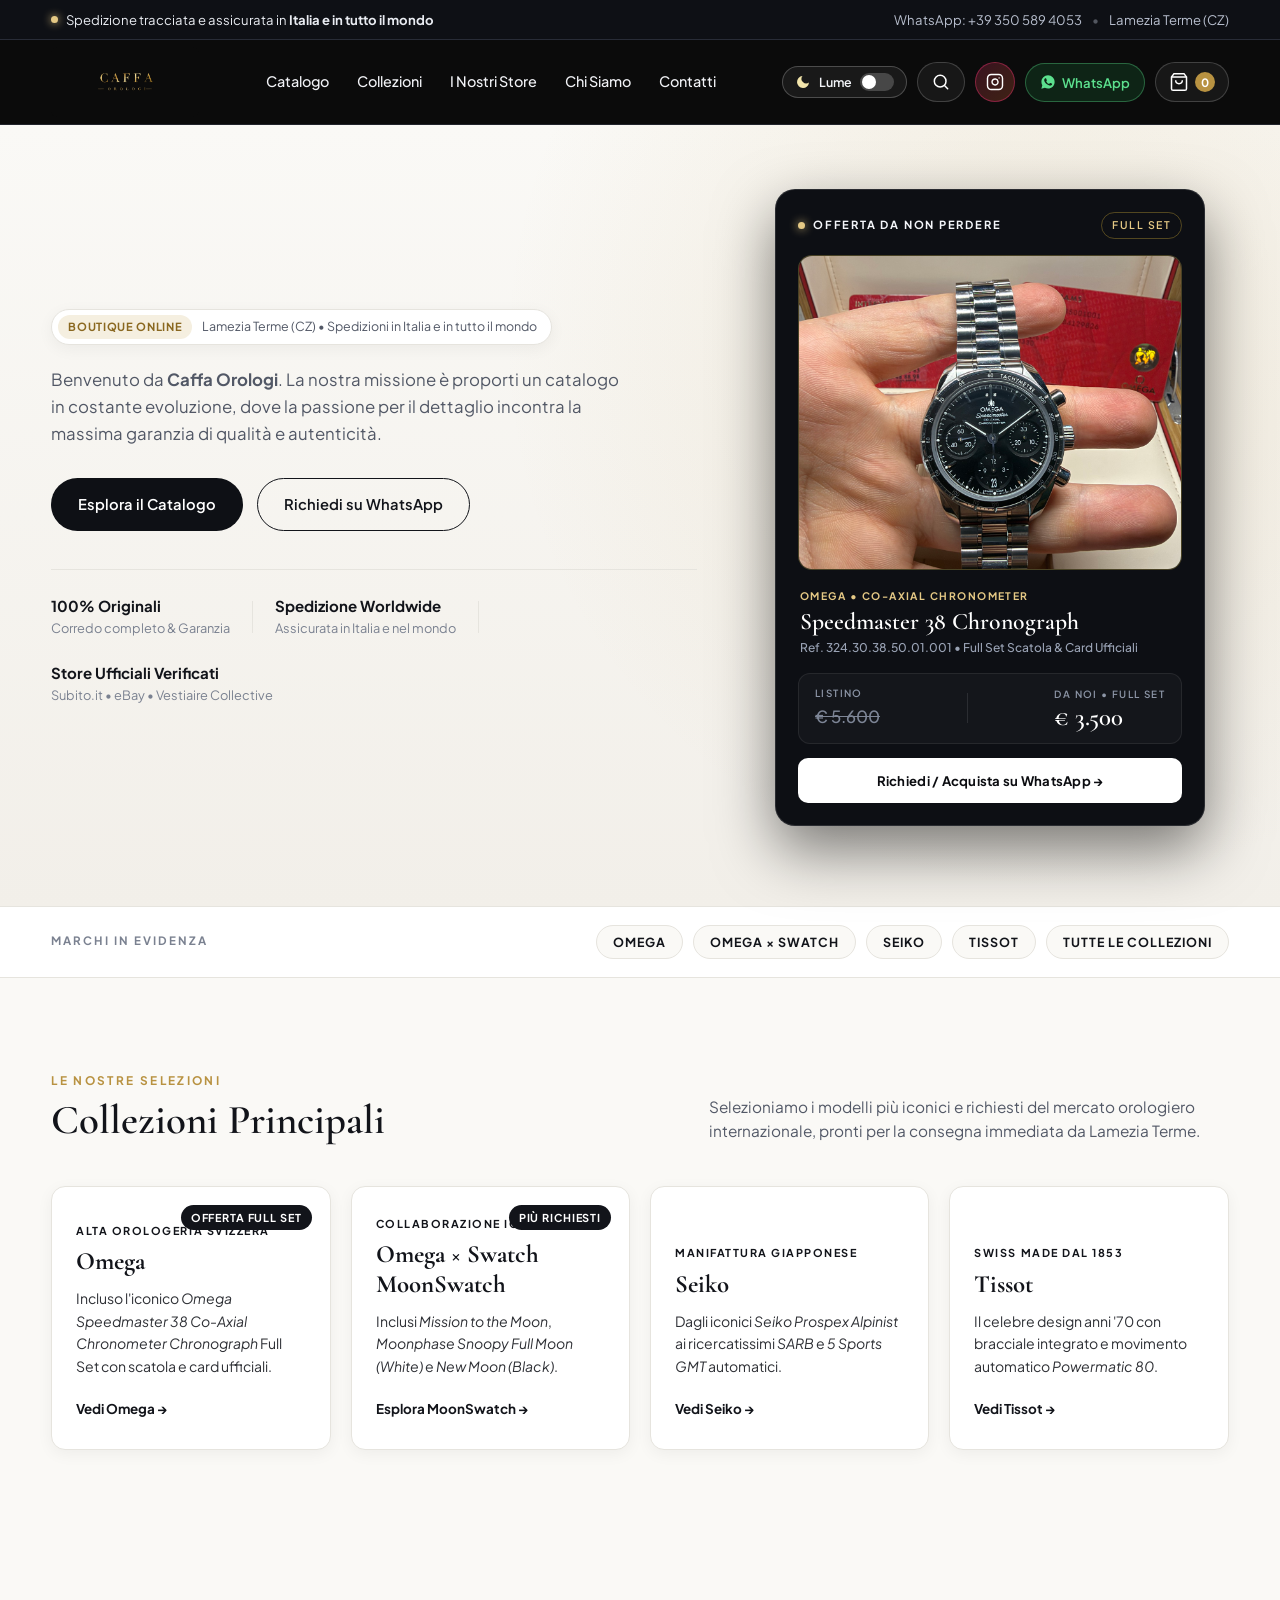
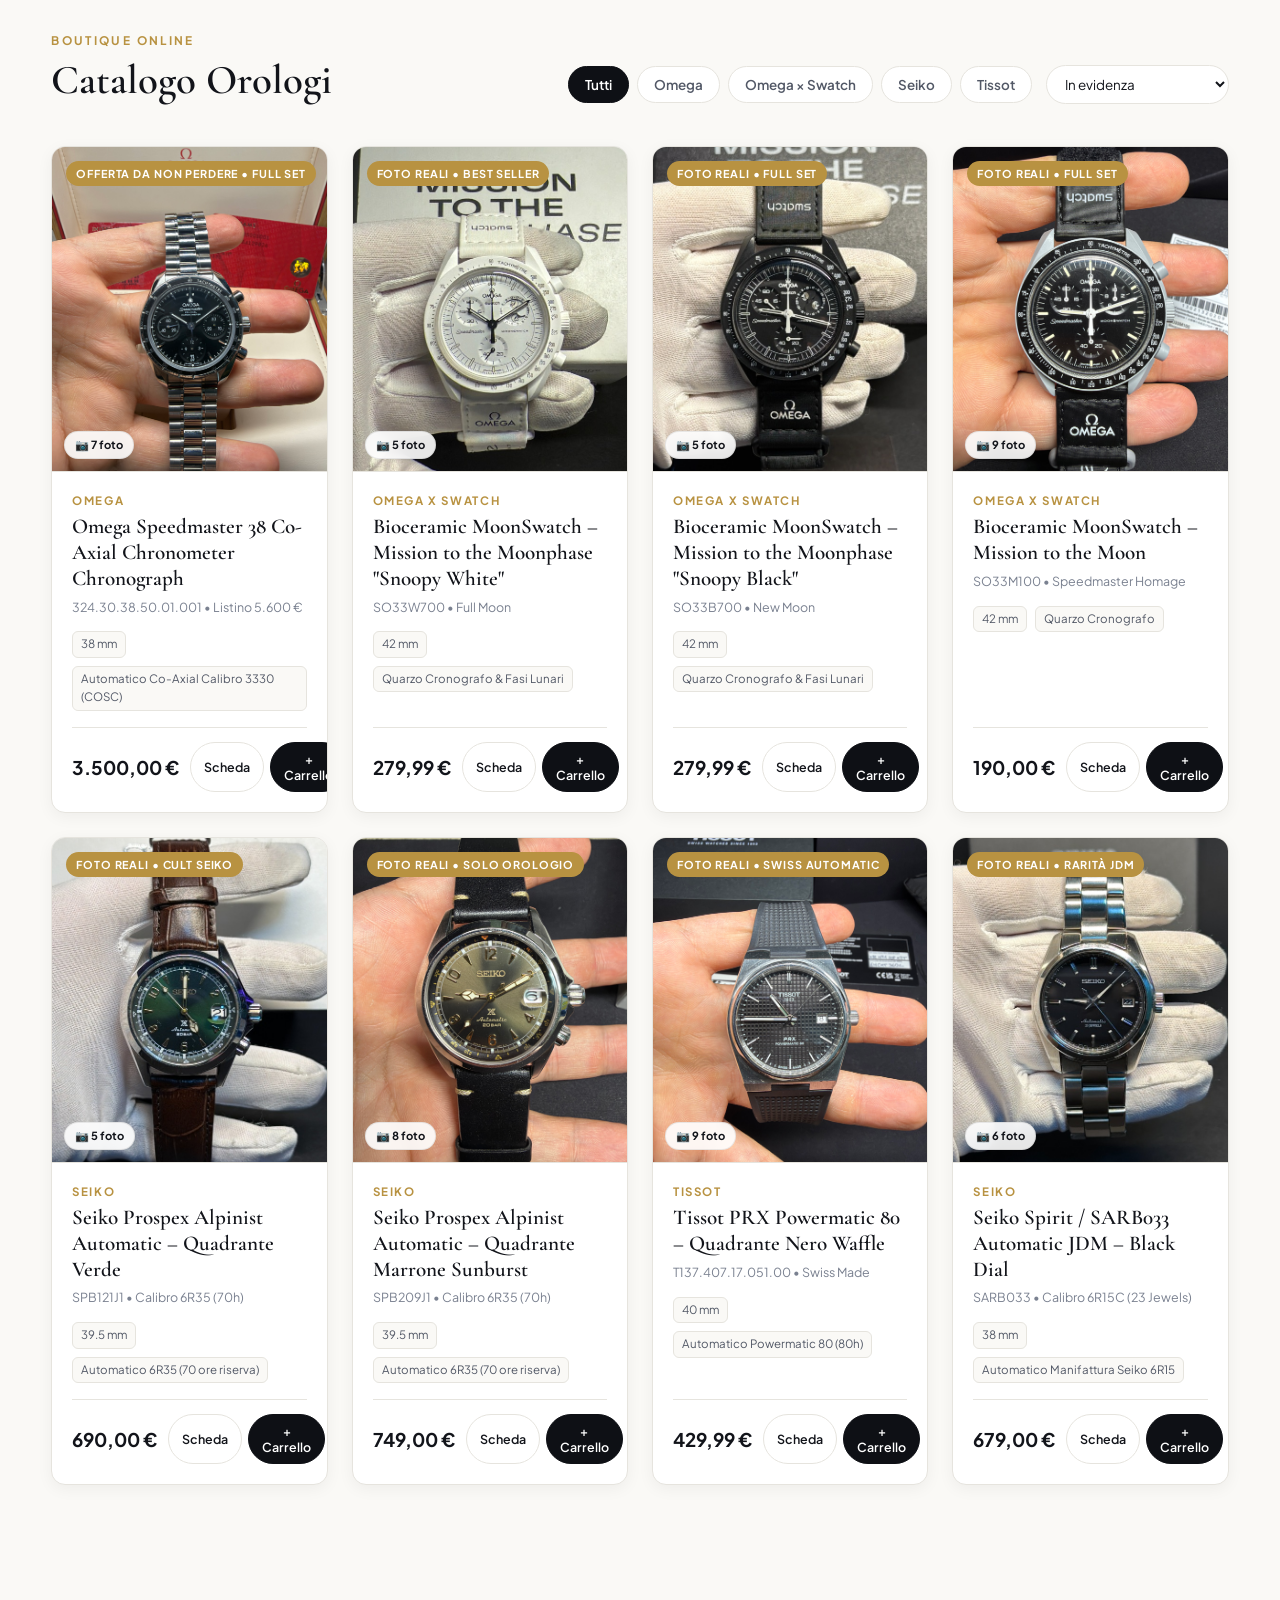
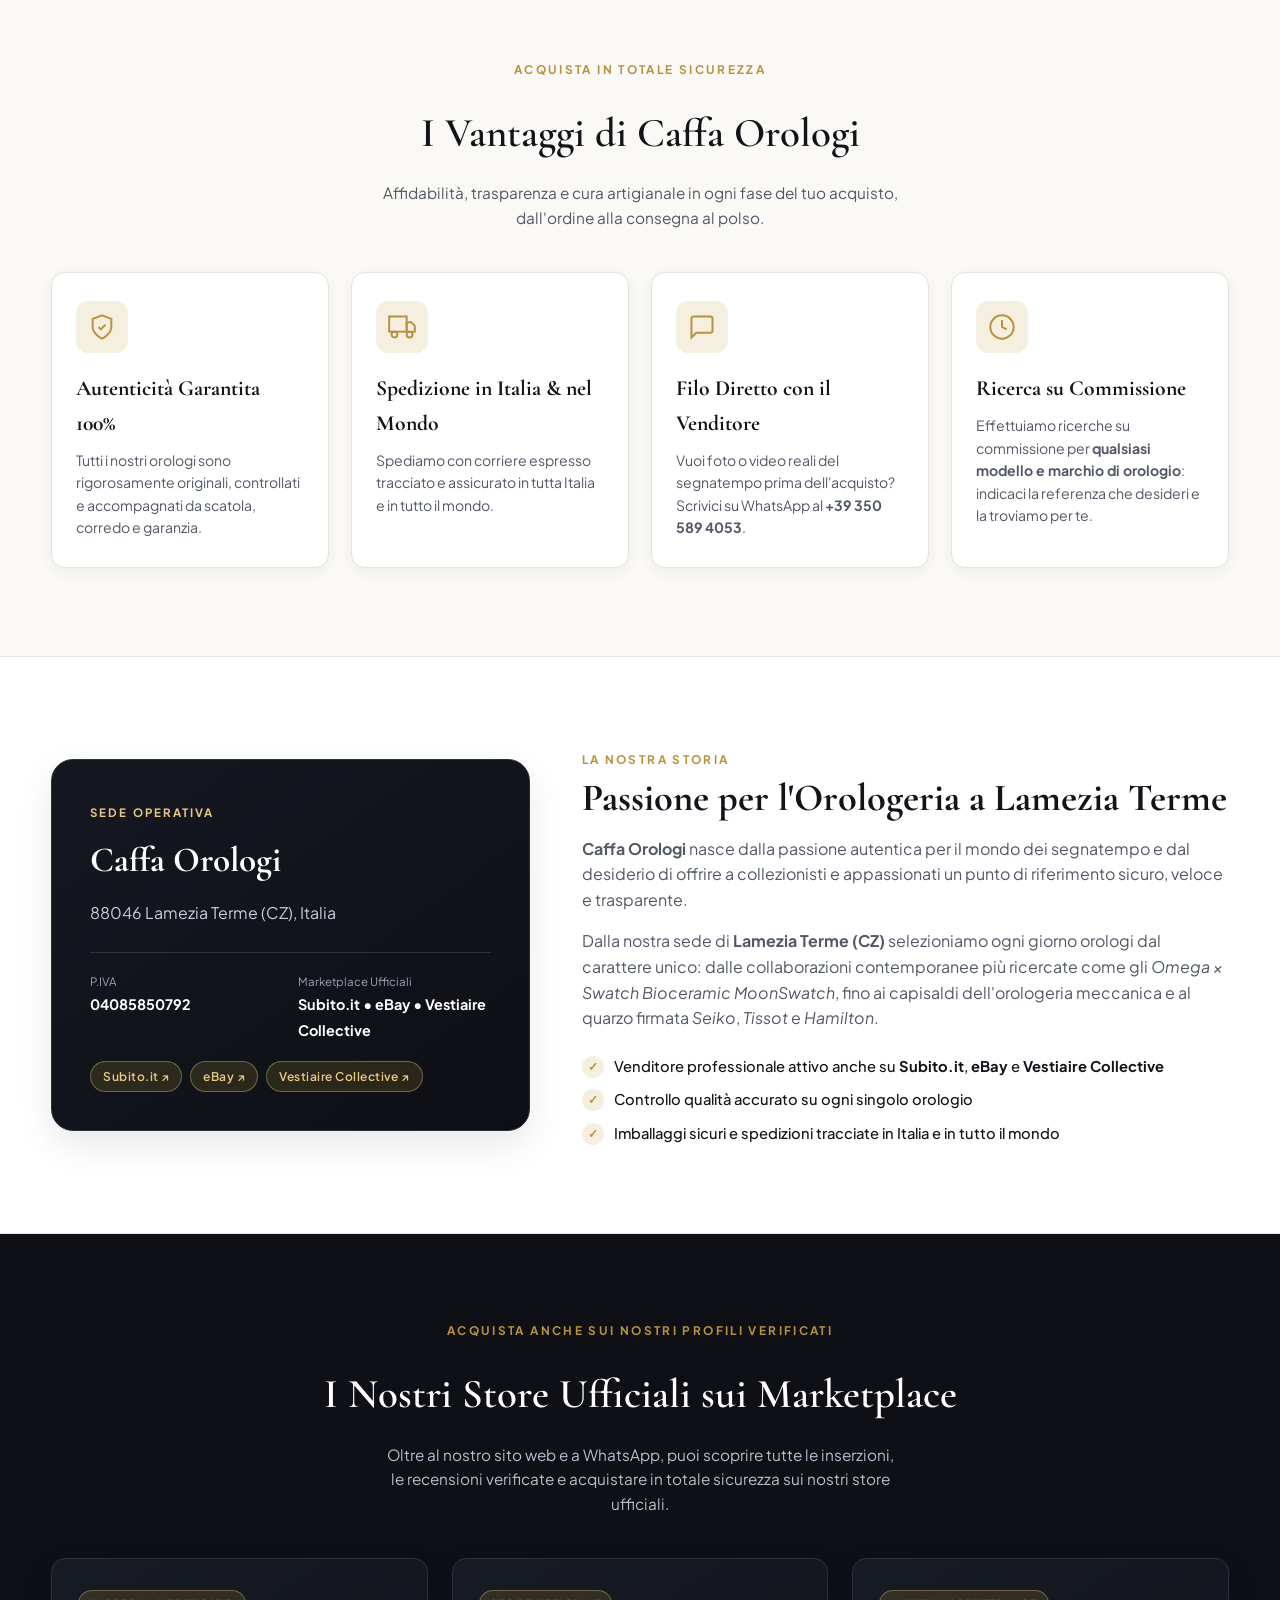
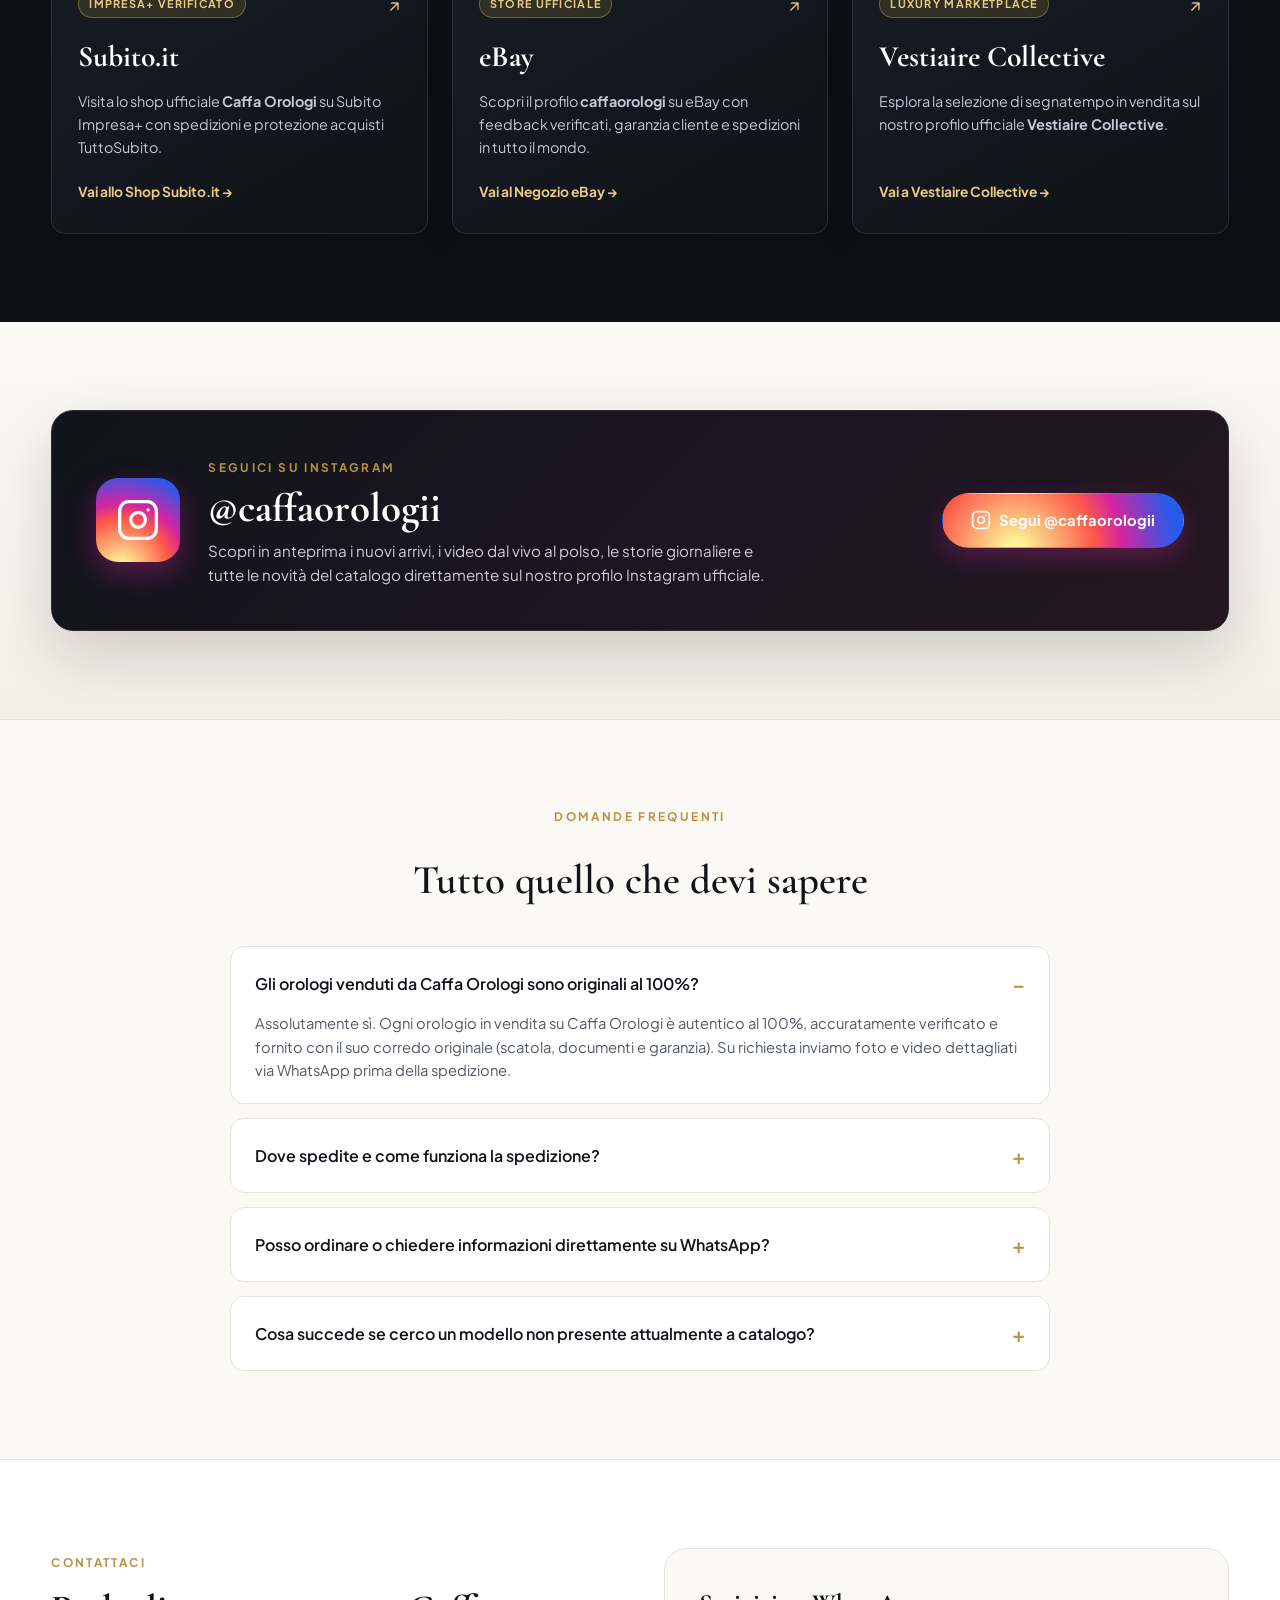
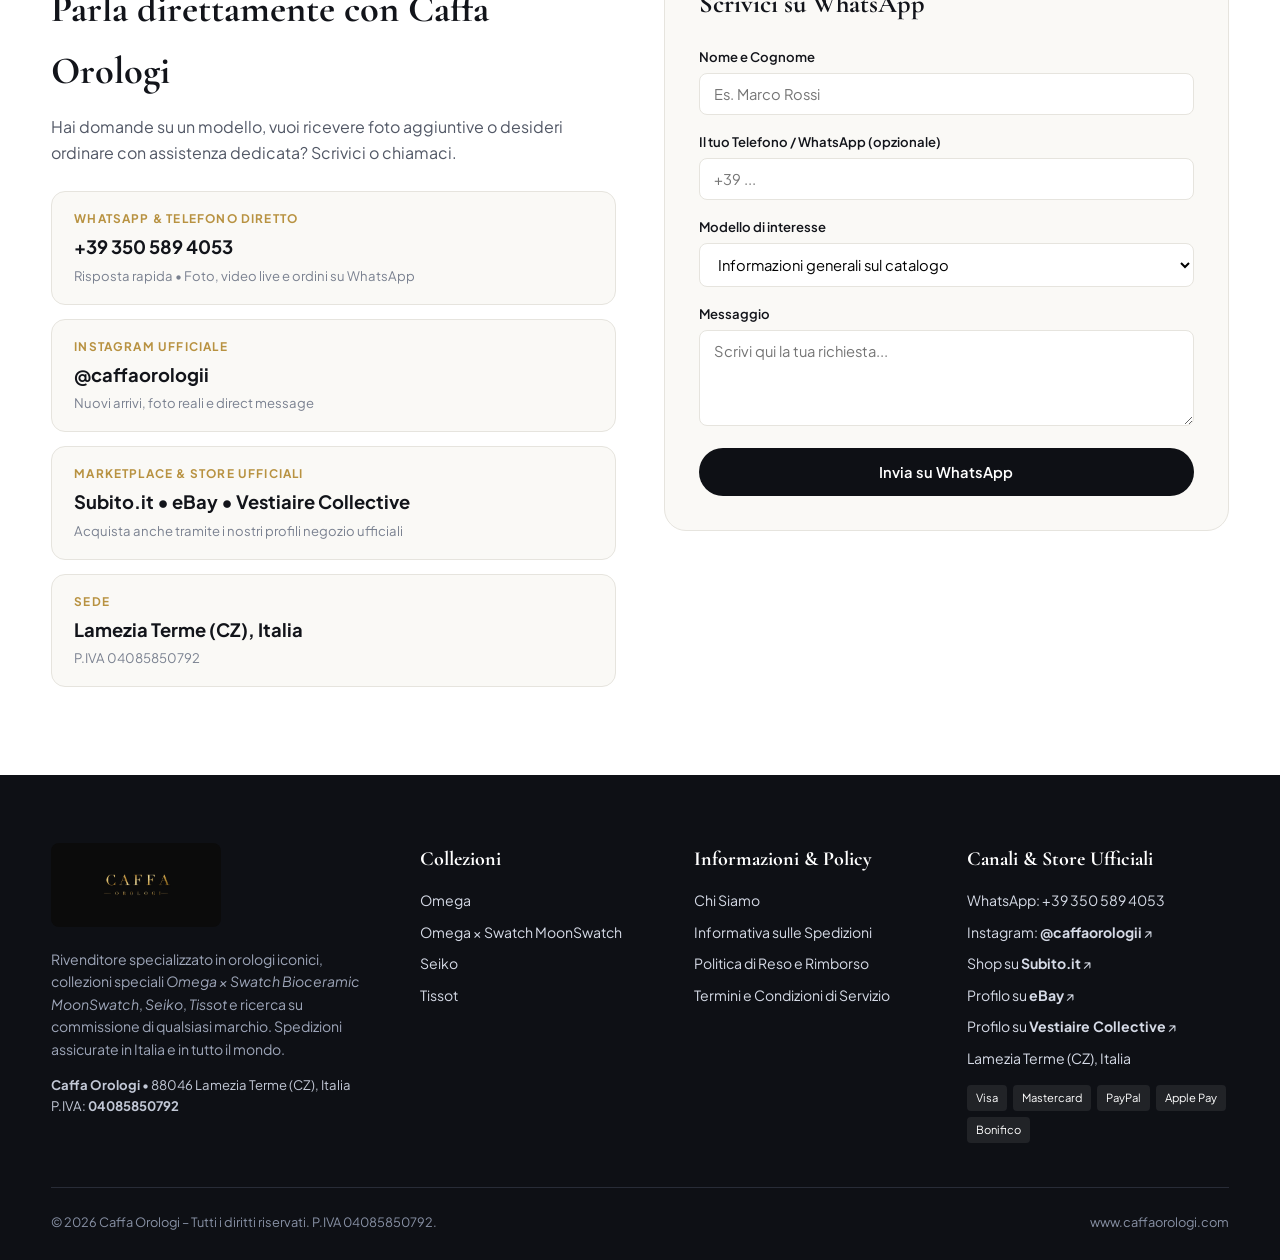
==== commit 698ee16e: "Aggiornamento sito Caffa Orologi: Offerta Omega Speedmaster 38 e layout mobile" ====
--- a/index.html
+++ b/index.html
@@ -931,6 +931,6 @@
     </div>
   </aside>
 
-  <script src="script.js?v=15"></script>
+  <script src="script.js?v=16"></script>
 </body>
 </html>
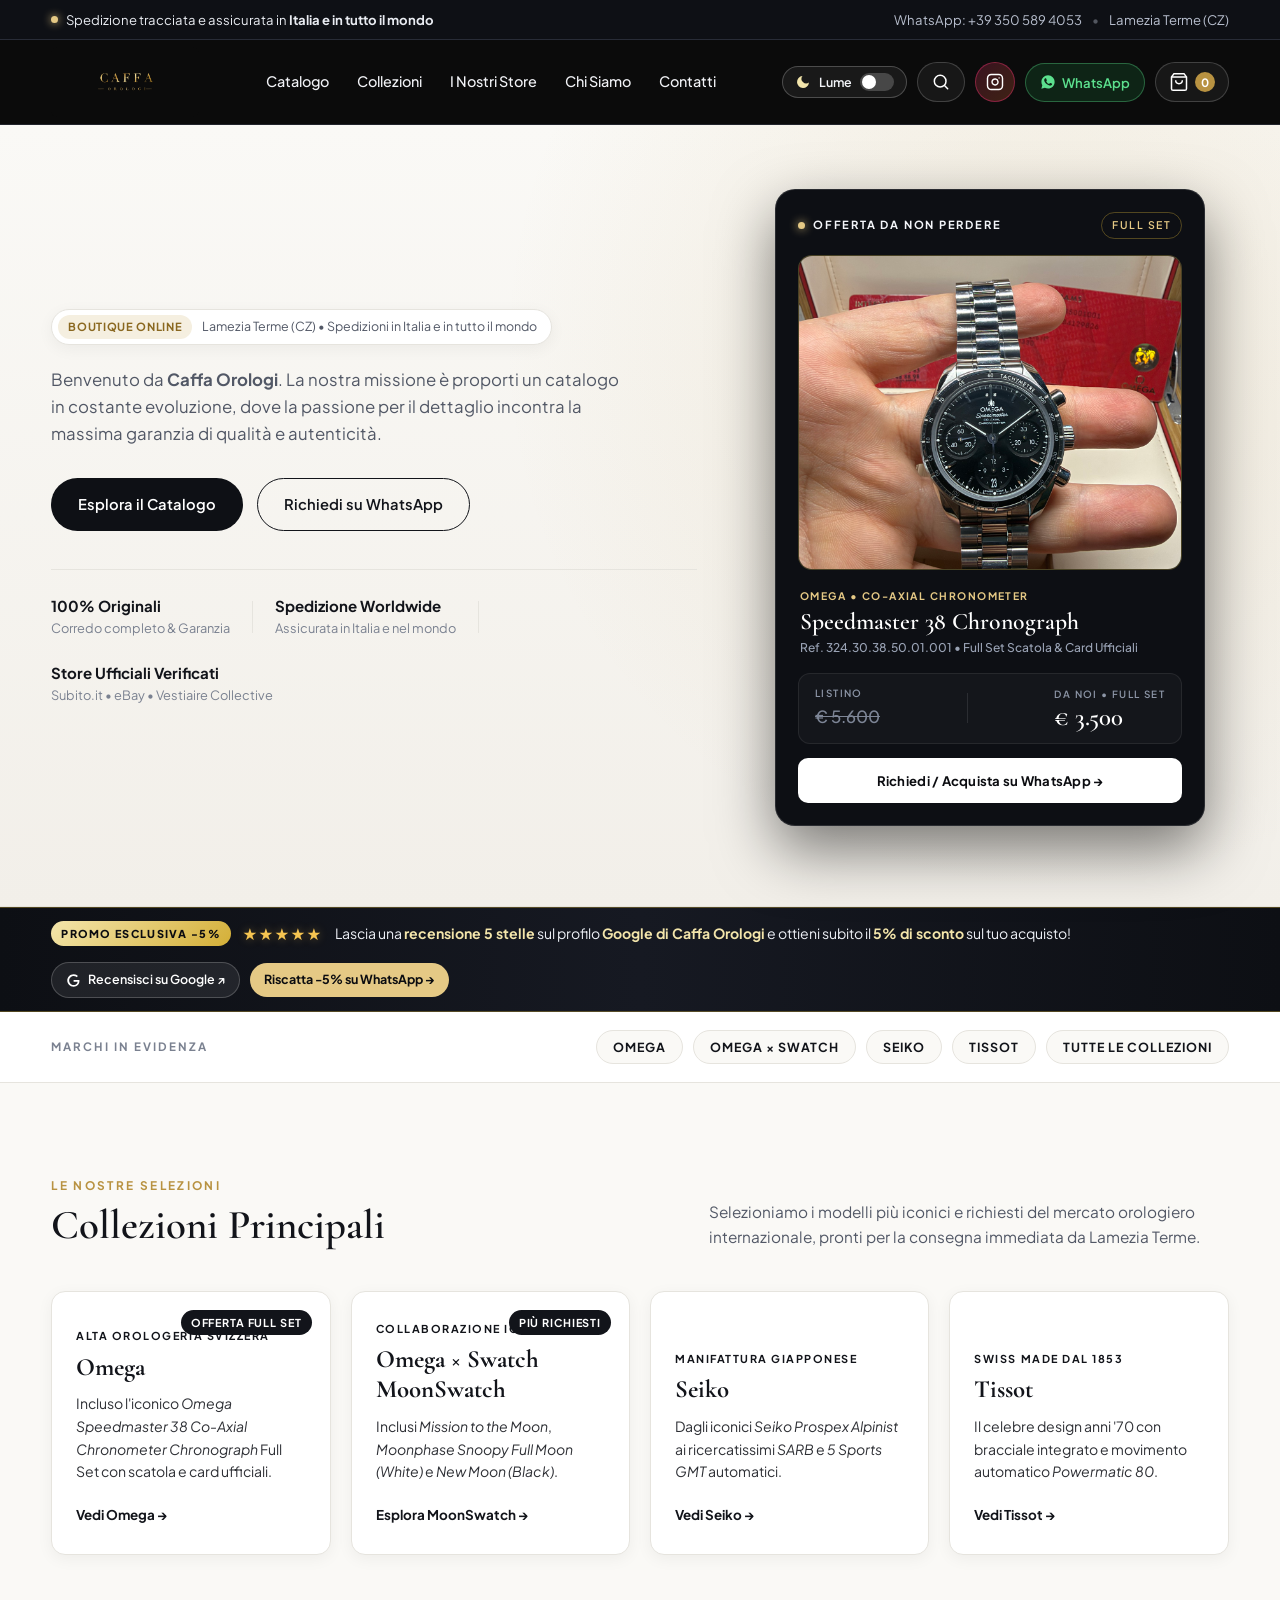
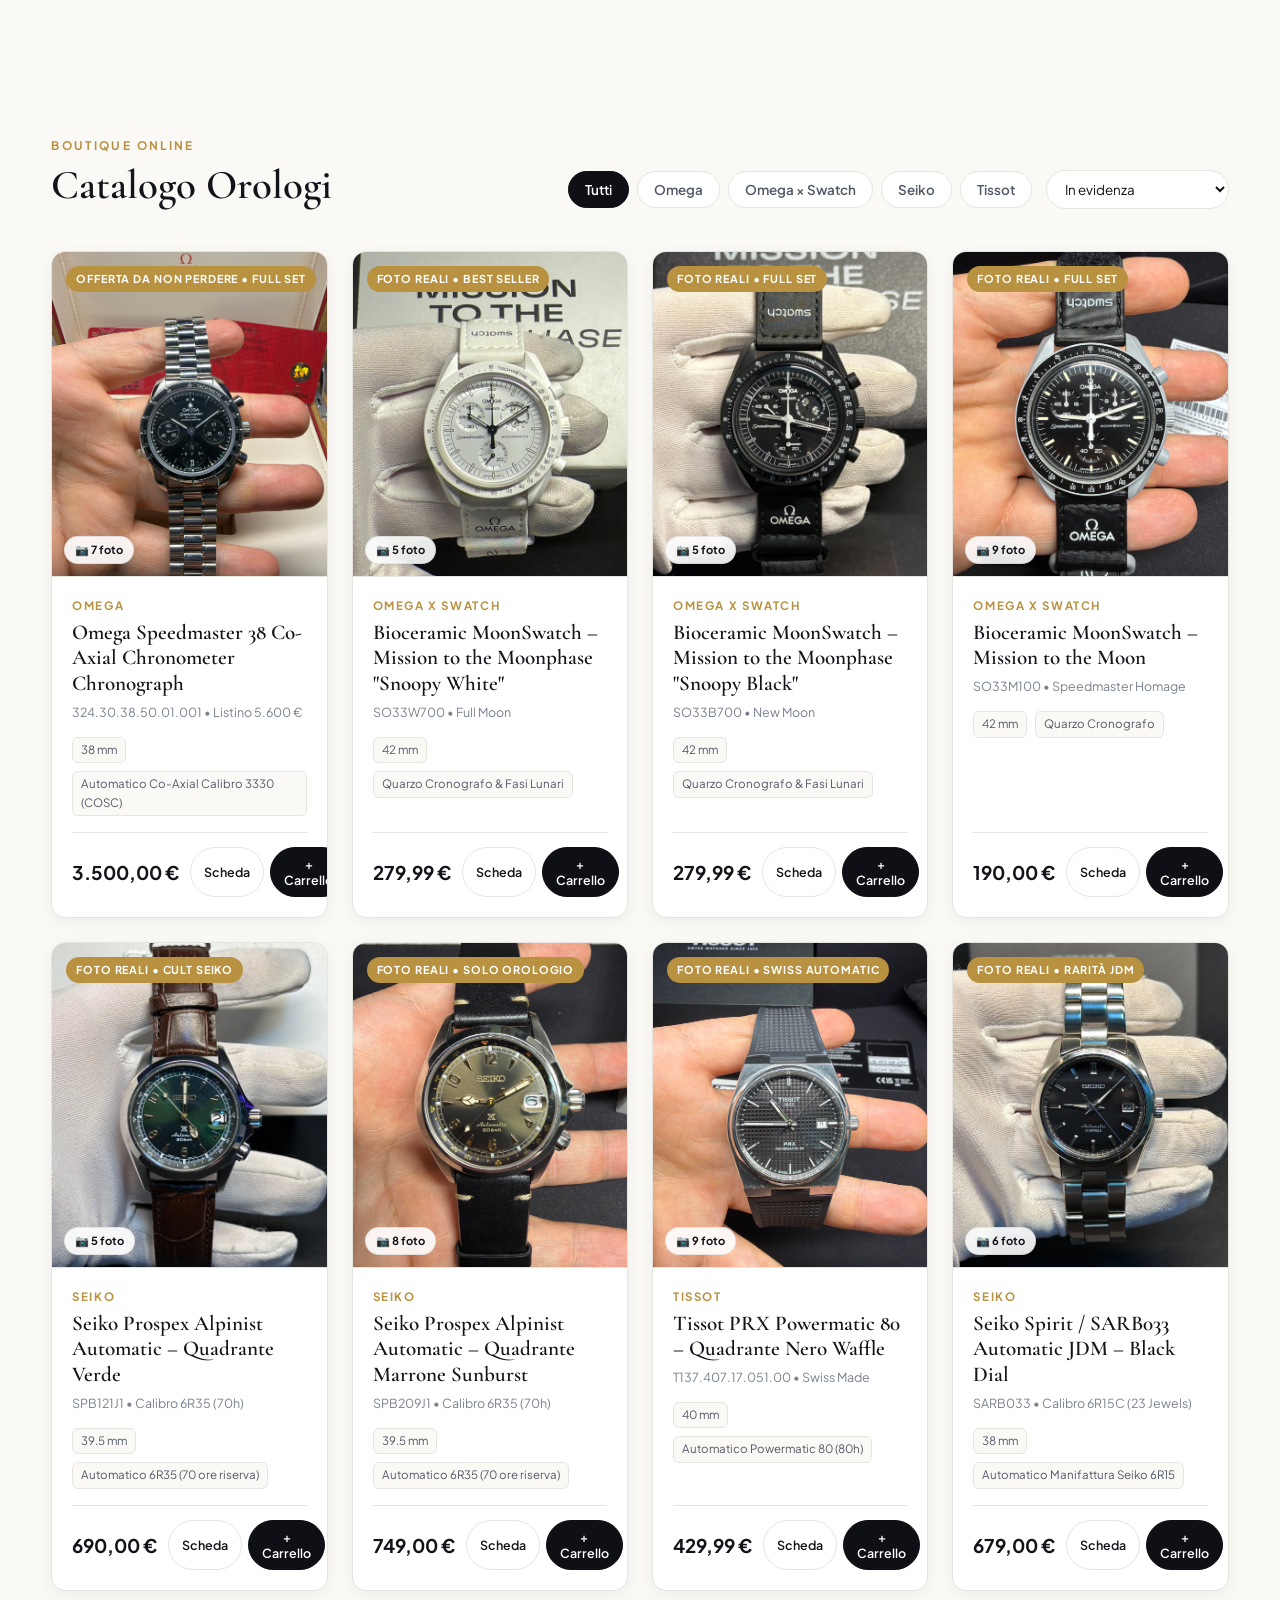
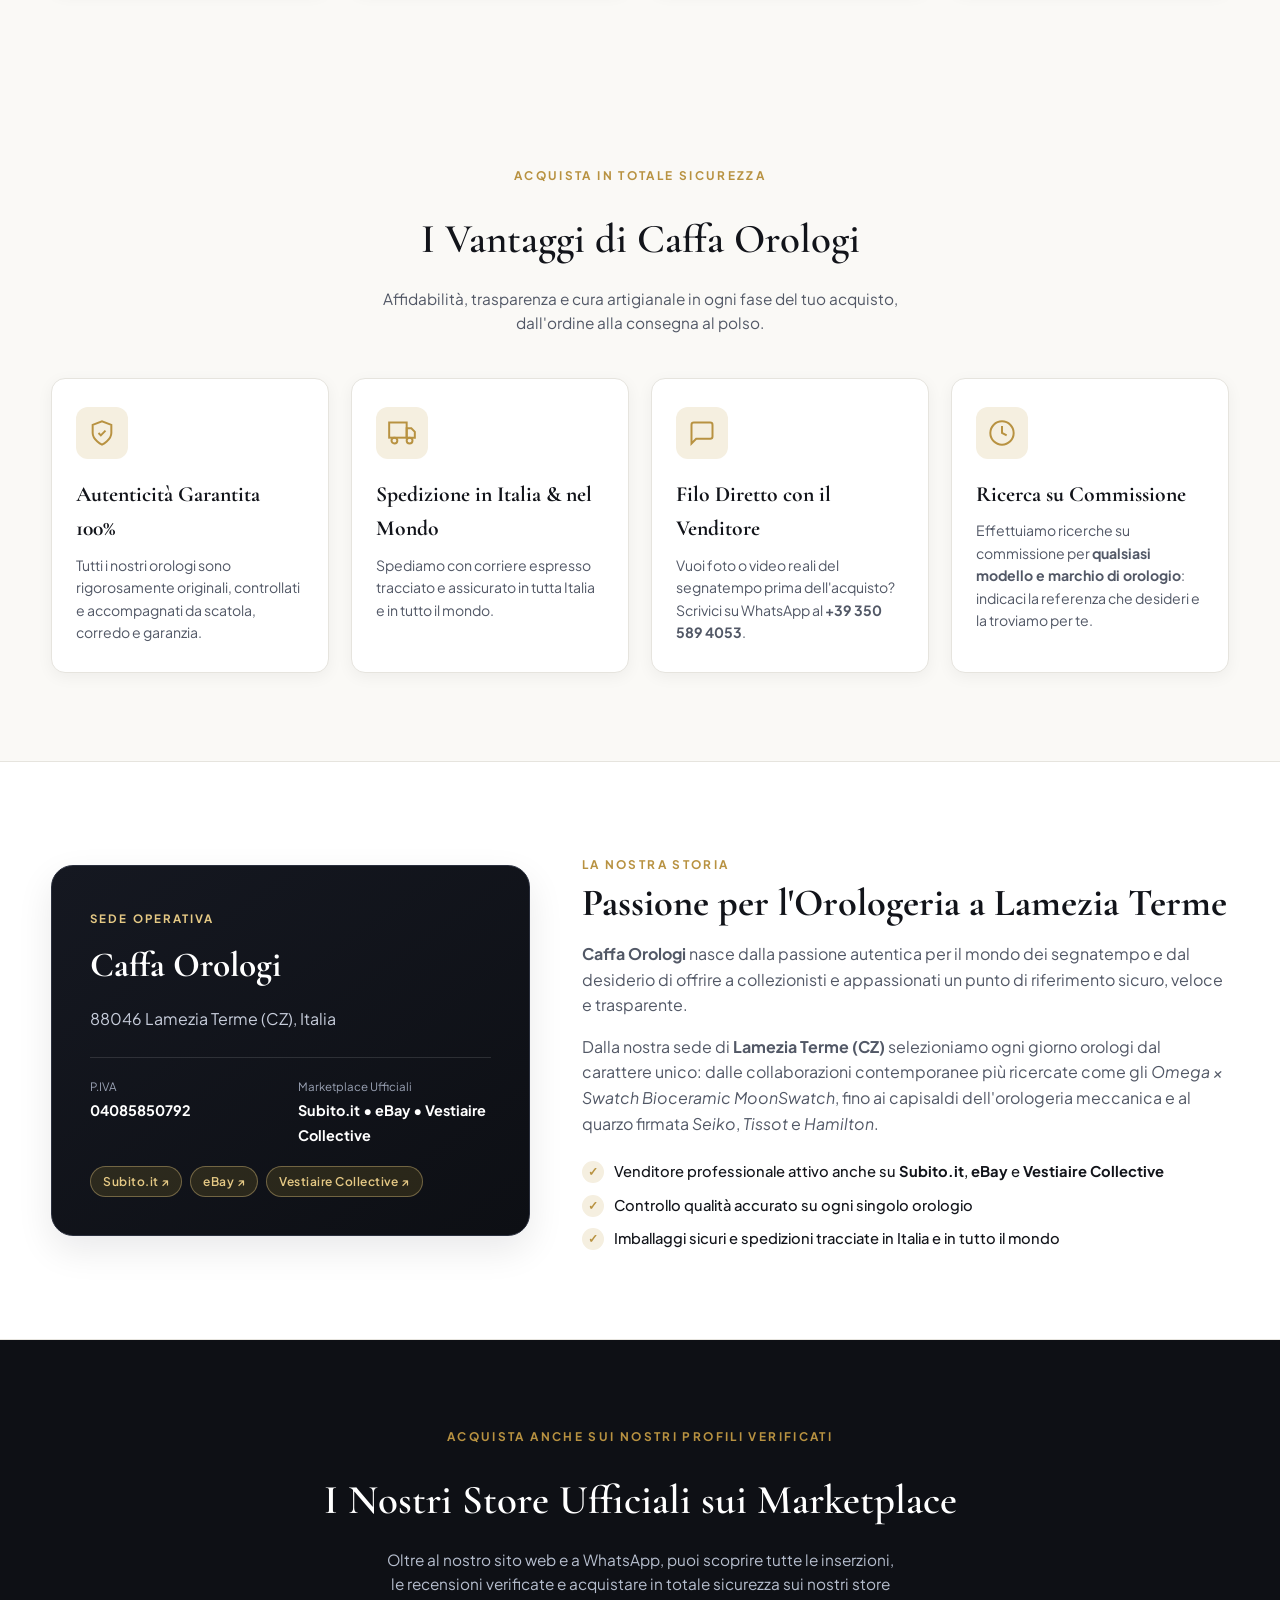
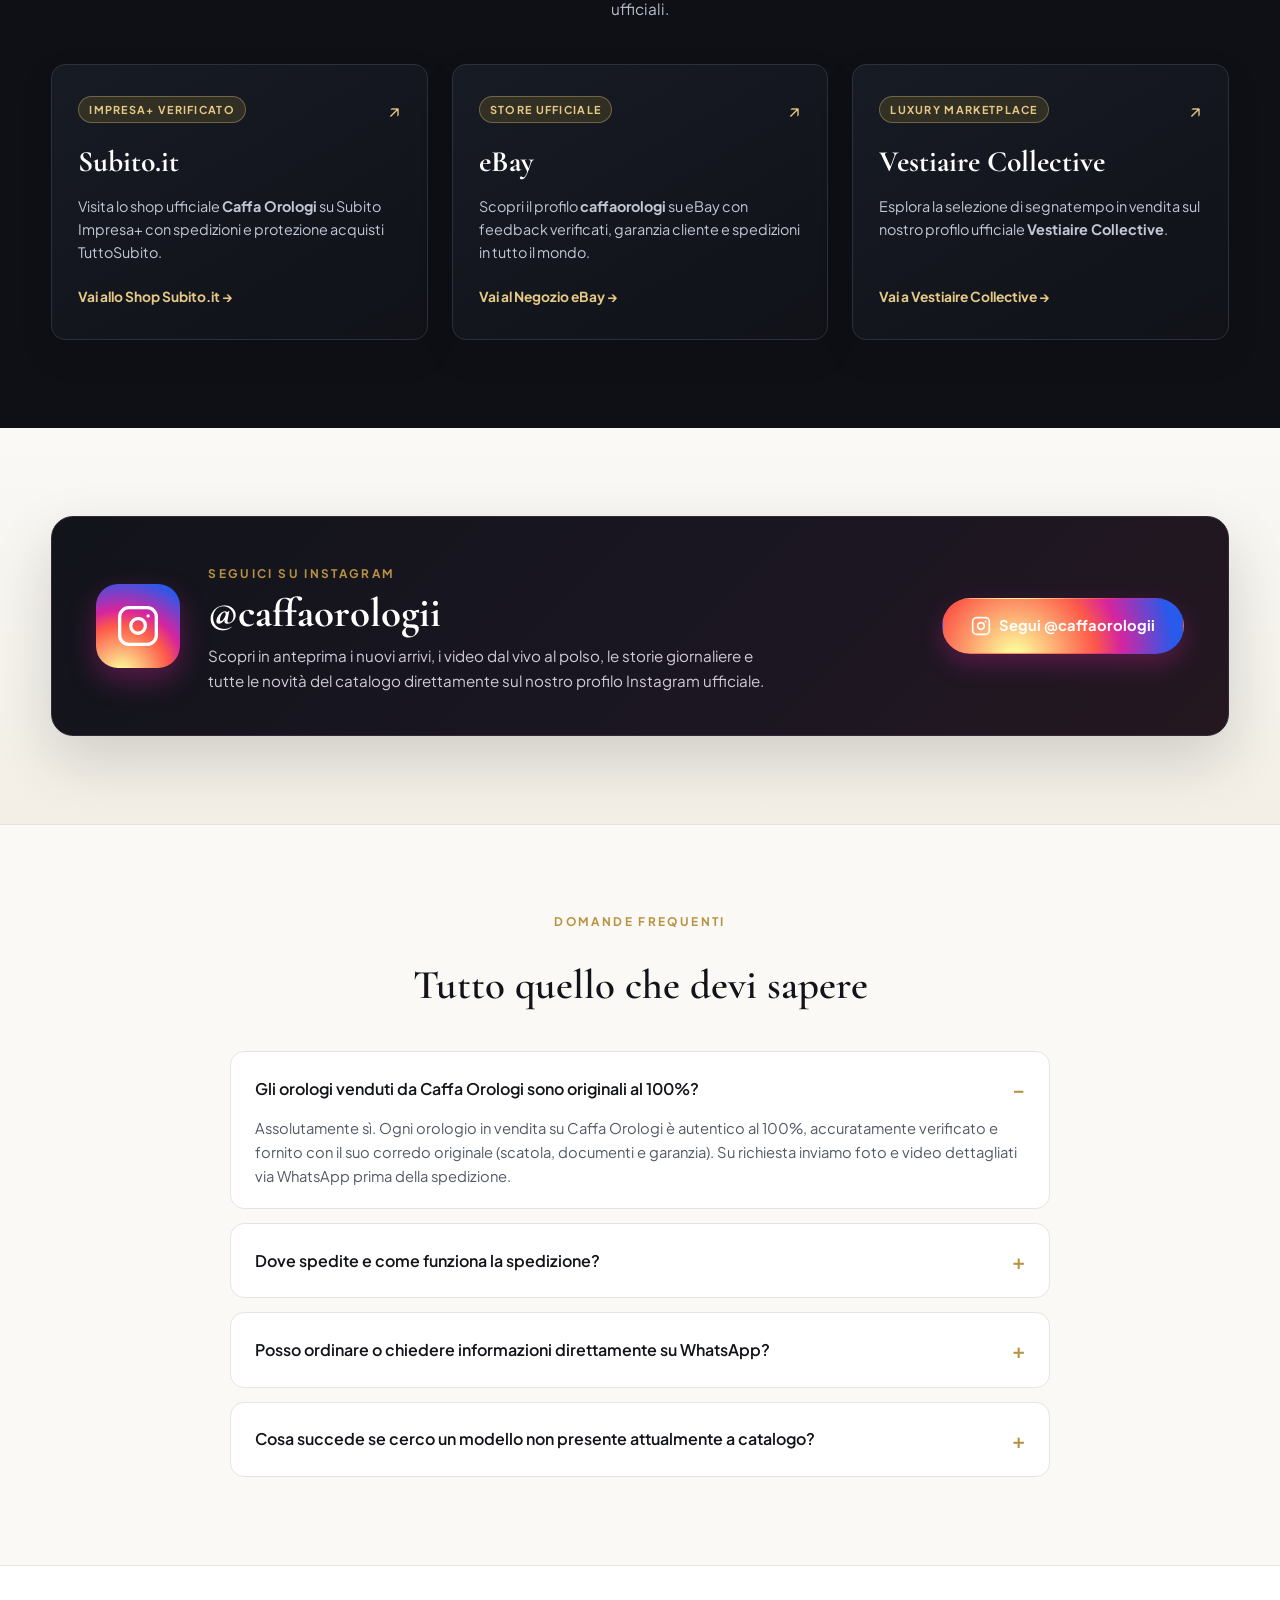
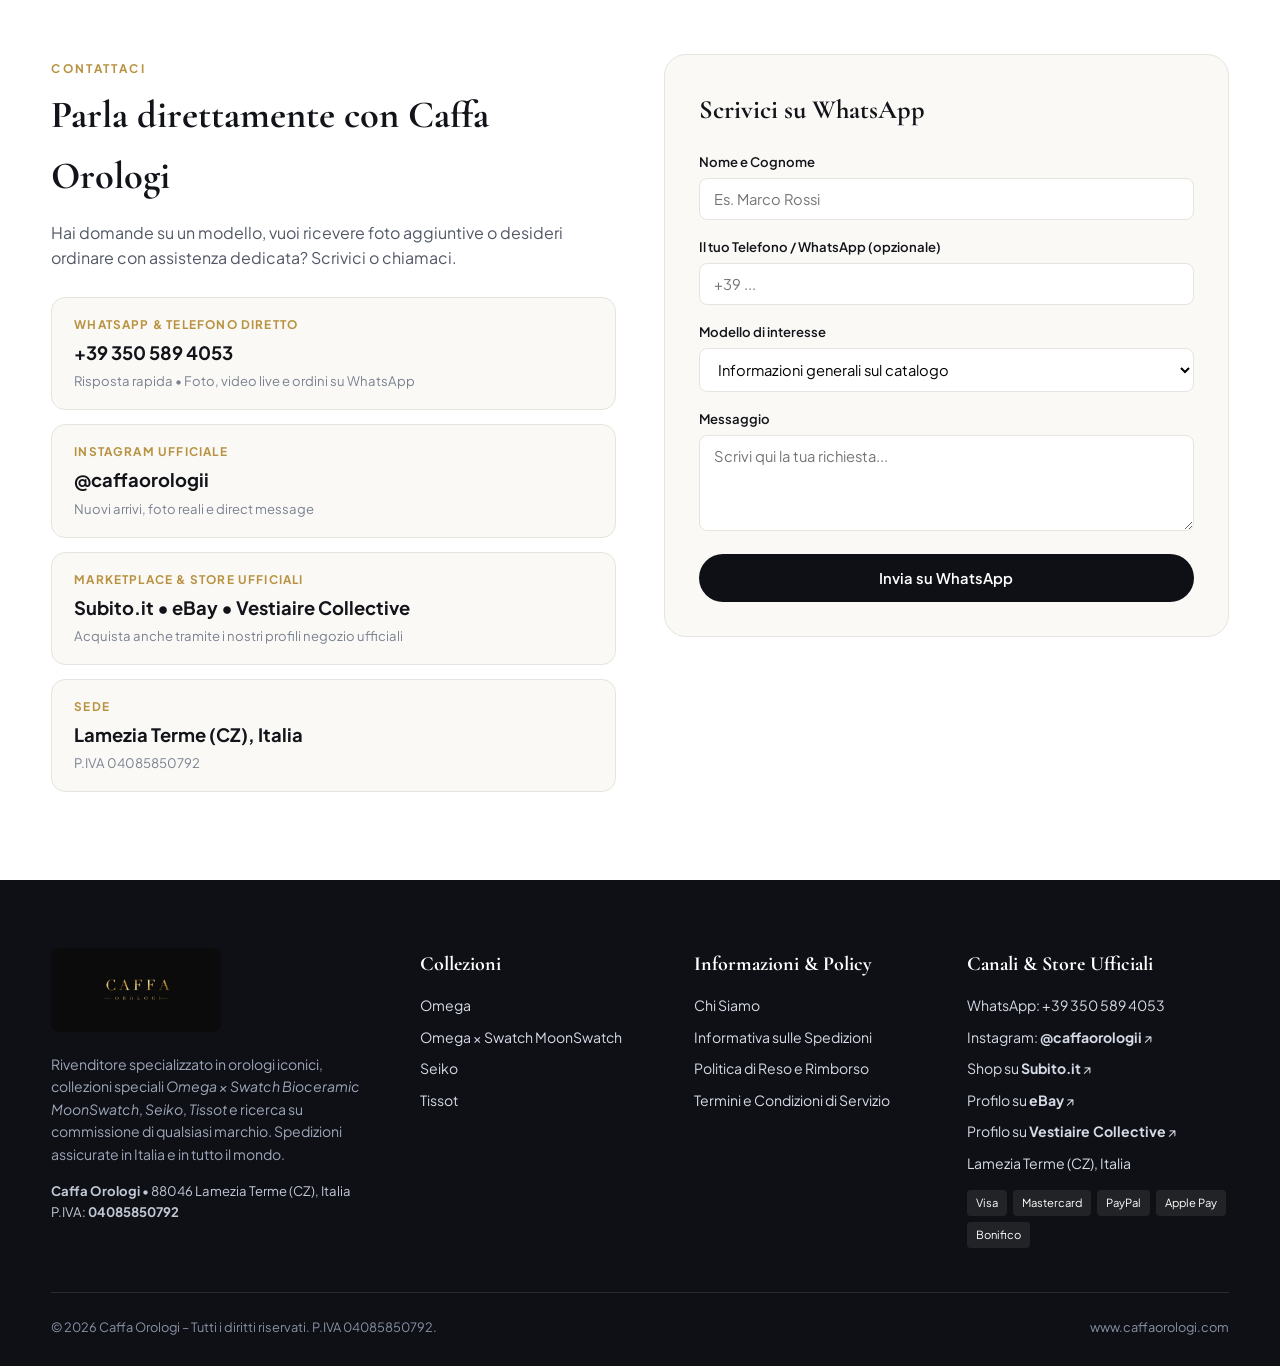
==== commit f12a9ae6: "Aggiornamento sito Caffa Orologi: Offerta Omega Speedmaster 38 e layout mobile" ====
--- a/index.html
+++ b/index.html
@@ -30,7 +30,7 @@
   <link href="https://fonts.googleapis.com/css2?family=Cormorant+Garamond:ital,wght@0,500;0,600;0,700;1,400&family=Plus+Jakarta+Sans:wght@300;400;500;600;700&display=swap" rel="stylesheet">
   <link rel="icon" type="image/jpeg" href="antigravity/caffa_orologi_instagram_profile.jpg" />
   <link rel="apple-touch-icon" href="antigravity/caffa_orologi_instagram_profile.jpg" />
-  <link rel="stylesheet" href="styles.css?v=9" />
+  <link rel="stylesheet" href="styles.css?v=17" />
 
   <!-- Schema.org JSON-LD Structured Data (Store + Product Catalog + FAQPage) -->
   <script type="application/ld+json">
@@ -433,6 +433,40 @@
     </div>
   </section>
 
+  <!-- Google 5-Star Review Promo Strip (-5% Sconto) -->
+  <section class="google-review-promo-strip" aria-label="Promozione Recensione Google 5 Stelle">
+    <div class="container google-review-promo-inner">
+      <div class="google-promo-left">
+        <span class="google-promo-badge">PROMO ESCLUSIVA -5%</span>
+        <div class="google-promo-stars" aria-label="5 stelle Google">★★★★★</div>
+        <p class="google-promo-text">
+          Lascia una <strong>recensione 5 stelle</strong> sul profilo <strong>Google di Caffa Orologi</strong> e ottieni subito il <strong>5% di sconto</strong> sul tuo acquisto!
+        </p>
+      </div>
+      <div class="google-promo-actions">
+        <a
+          href="https://www.google.com/search?q=Caffa+Orologi+Lamezia+Terme"
+          target="_blank"
+          rel="noopener"
+          class="google-promo-btn-review"
+        >
+          <svg width="15" height="15" viewBox="0 0 24 24" fill="currentColor" aria-hidden="true">
+            <path d="M21.35 11.1h-9.17v2.73h6.51c-.33 3.81-3.5 5.44-6.5 5.44C8.36 19.27 5 15.65 5 12c0-3.65 3.36-7.27 7.2-7.27 3.09 0 4.9 1.97 4.9 1.97L19 4.72S16.56 2 12.1 2C6.42 2 2.03 6.8 2.03 12c0 5.05 4.13 10 10.22 10 5.35 0 9.25-3.67 9.25-9.09 0-1.15-.15-1.81-.15-1.81Z"/>
+          </svg>
+          Recensisci su Google ↗
+        </a>
+        <a
+          href="https://wa.me/393505894053?text=Ciao%20Caffa%20Orologi!%20Ho%20lasciato%20una%20recensione%205%20stelle%20su%20Google%20e%20vorrei%20riscattare%20lo%20sconto%20del%205%25."
+          target="_blank"
+          rel="noopener"
+          class="google-promo-btn-claim"
+        >
+          Riscatta -5% su WhatsApp →
+        </a>
+      </div>
+    </div>
+  </section>
+
   <!-- Brand Marquee / Strip -->
   <section class="brand-strip" aria-label="Marchi trattati">
     <div class="container brand-strip-inner">
--- a/styles.css
+++ b/styles.css
@@ -585,6 +585,143 @@
   background: var(--gold);
 }
 
+/* Google 5-Star Review Promo Strip (-5%) */
+.google-review-promo-strip {
+  background: linear-gradient(90deg, #0d0f14 0%, #161922 50%, #0d0f14 100%);
+  border-top: 1px solid rgba(212, 175, 55, 0.35);
+  border-bottom: 1px solid rgba(212, 175, 55, 0.35);
+  padding: 13px 0;
+  color: #ffffff;
+}
+
+.google-review-promo-inner {
+  display: flex;
+  align-items: center;
+  justify-content: space-between;
+  gap: 16px;
+  flex-wrap: wrap;
+}
+
+.google-promo-left {
+  display: flex;
+  align-items: center;
+  gap: 12px;
+  flex-wrap: wrap;
+}
+
+.google-promo-badge {
+  background: linear-gradient(135deg, #f3e5ab 0%, #d4af37 100%);
+  color: #0b0c10;
+  font-size: 0.68rem;
+  font-weight: 800;
+  letter-spacing: 0.12em;
+  padding: 4px 10px;
+  border-radius: 999px;
+  white-space: nowrap;
+}
+
+.google-promo-stars {
+  color: #f5c451;
+  font-size: 0.98rem;
+  letter-spacing: 2px;
+  line-height: 1;
+  text-shadow: 0 0 10px rgba(245, 196, 81, 0.35);
+}
+
+.google-promo-text {
+  margin: 0;
+  font-size: 0.88rem;
+  color: #eef1f7;
+  line-height: 1.4;
+}
+
+.google-promo-text strong {
+  color: #f3e5ab;
+  font-weight: 700;
+}
+
+.google-promo-actions {
+  display: flex;
+  align-items: center;
+  gap: 10px;
+  flex-wrap: wrap;
+}
+
+.google-promo-btn-review {
+  display: inline-flex;
+  align-items: center;
+  gap: 7px;
+  background: rgba(255, 255, 255, 0.08);
+  color: #ffffff;
+  border: 1px solid rgba(255, 255, 255, 0.2);
+  padding: 7px 14px;
+  border-radius: 999px;
+  font-size: 0.78rem;
+  font-weight: 600;
+  white-space: nowrap;
+  transition: all 0.2s ease;
+}
+
+.google-promo-btn-review:hover {
+  background: #ffffff;
+  color: #0d0f14;
+  border-color: #ffffff;
+}
+
+.google-promo-btn-claim {
+  display: inline-flex;
+  align-items: center;
+  background: var(--gold-light);
+  color: #0b0c10;
+  padding: 7px 14px;
+  border-radius: 999px;
+  font-size: 0.78rem;
+  font-weight: 700;
+  white-space: nowrap;
+  transition: all 0.2s ease;
+}
+
+.google-promo-btn-claim:hover {
+  background: #ffffff;
+  color: #0b0c10;
+}
+
+@media (max-width: 768px) {
+  .google-review-promo-strip {
+    padding: 12px 0;
+  }
+
+  .google-review-promo-inner {
+    flex-direction: column;
+    align-items: flex-start;
+    gap: 10px;
+  }
+
+  .google-promo-left {
+    gap: 8px;
+  }
+
+  .google-promo-text {
+    font-size: 0.82rem;
+    width: 100%;
+  }
+
+  .google-promo-actions {
+    width: 100%;
+    display: grid;
+    grid-template-columns: 1fr 1fr;
+    gap: 8px;
+  }
+
+  .google-promo-btn-review,
+  .google-promo-btn-claim {
+    justify-content: center;
+    text-align: center;
+    padding: 8px 10px;
+    font-size: 0.74rem;
+  }
+}
+
 /* Brand Strip */
 .brand-strip {
   background: #ffffff;
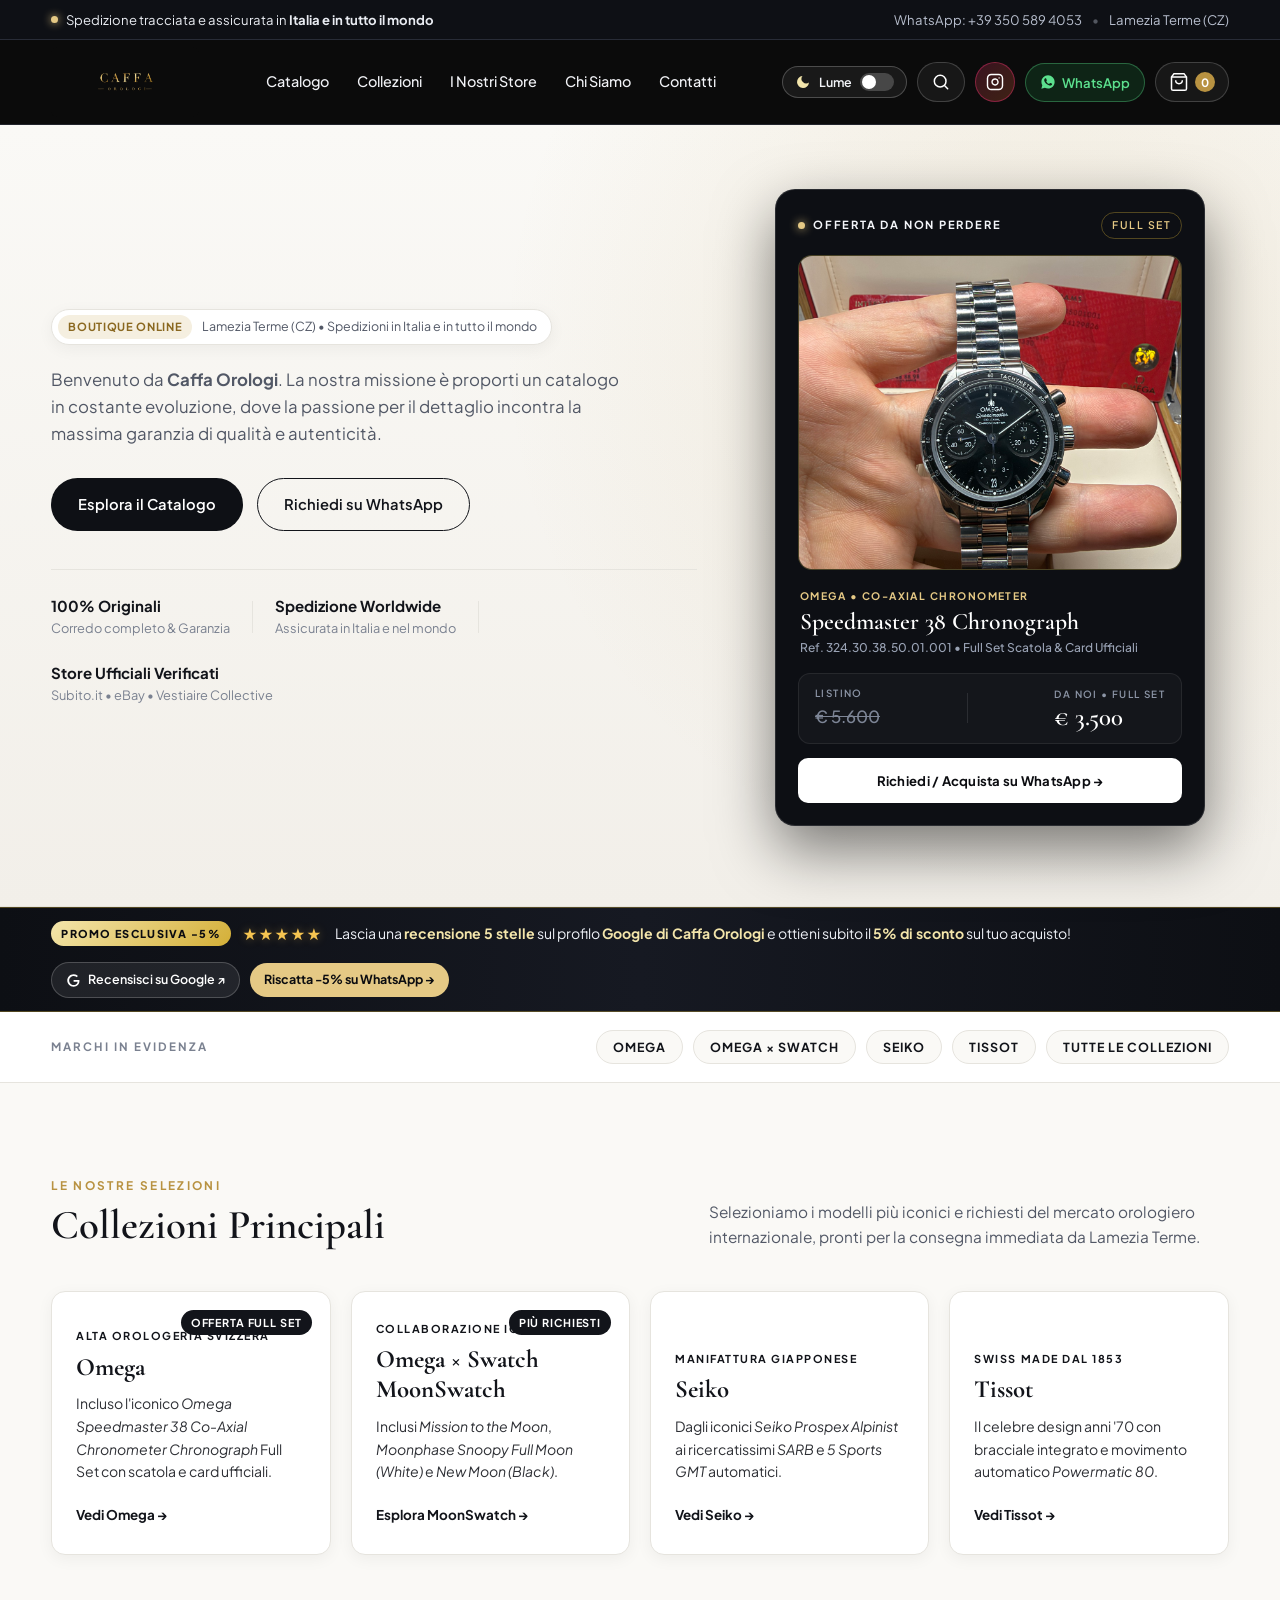
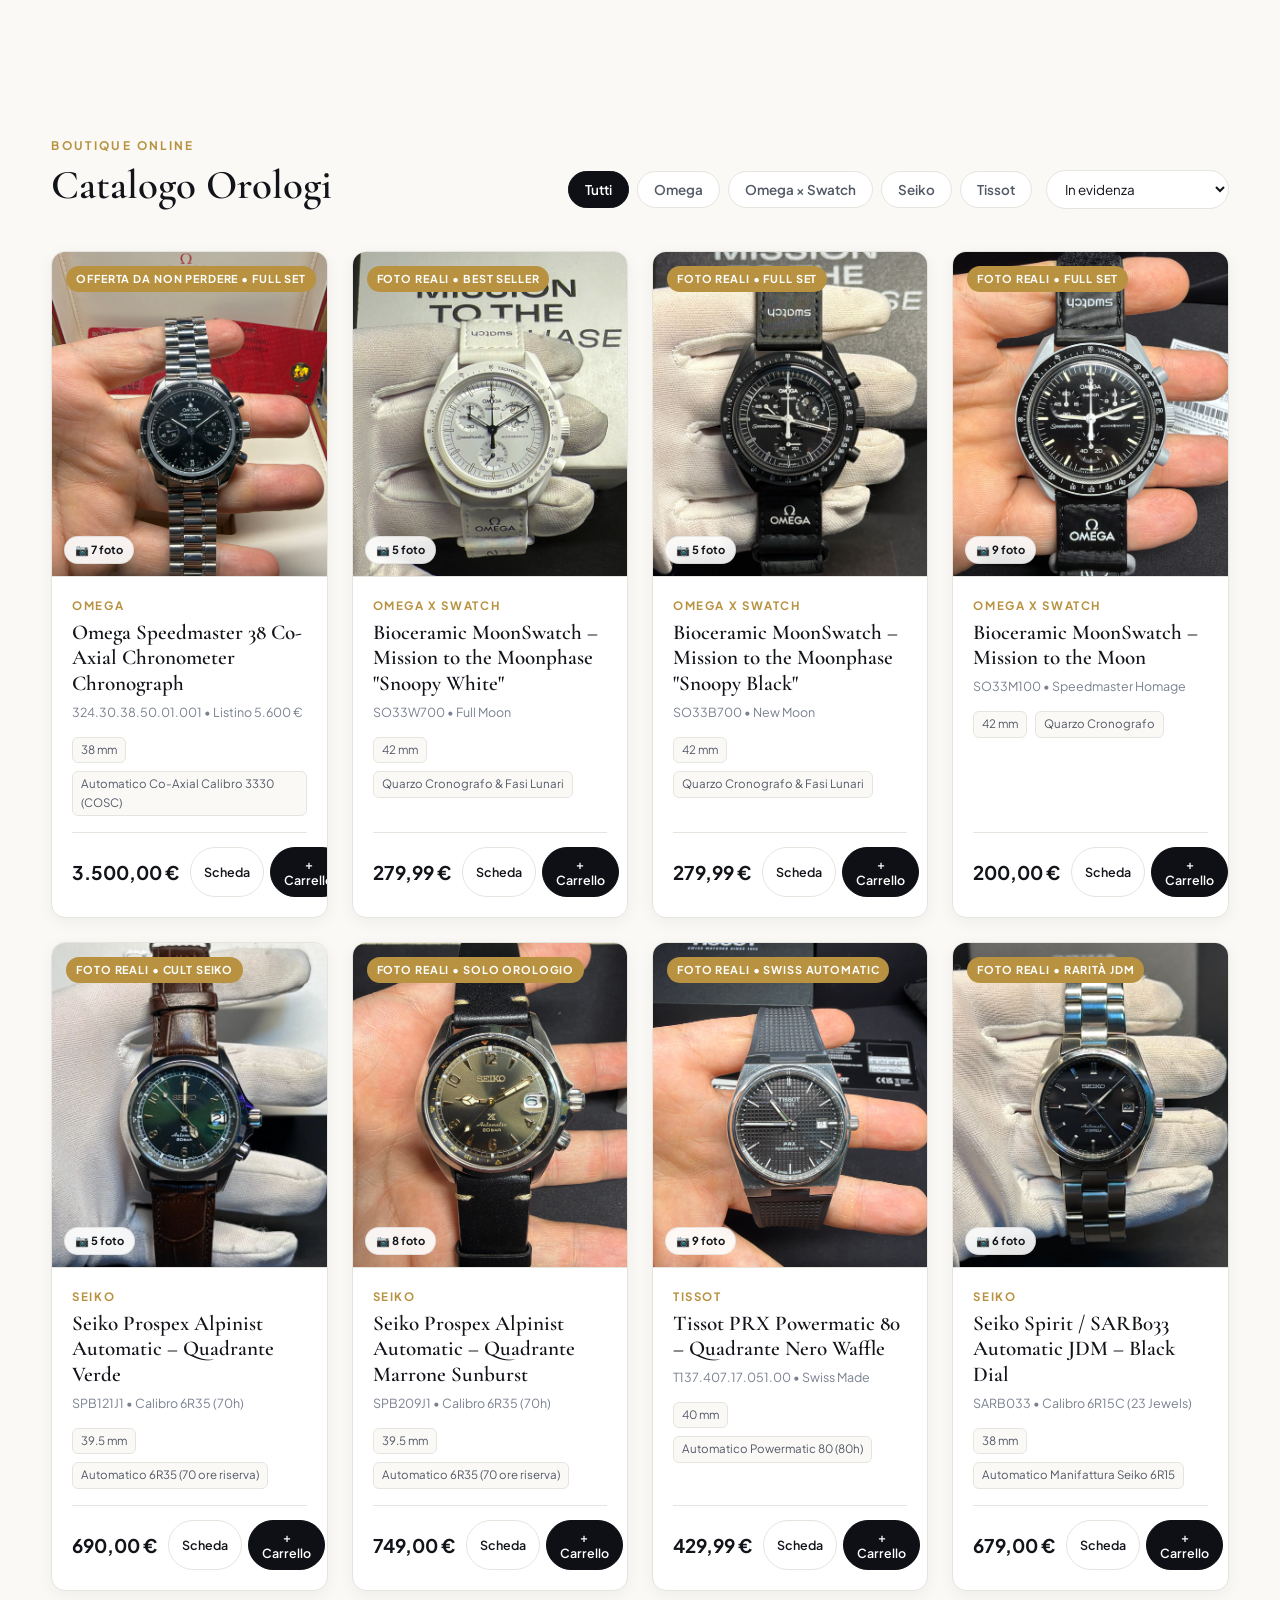
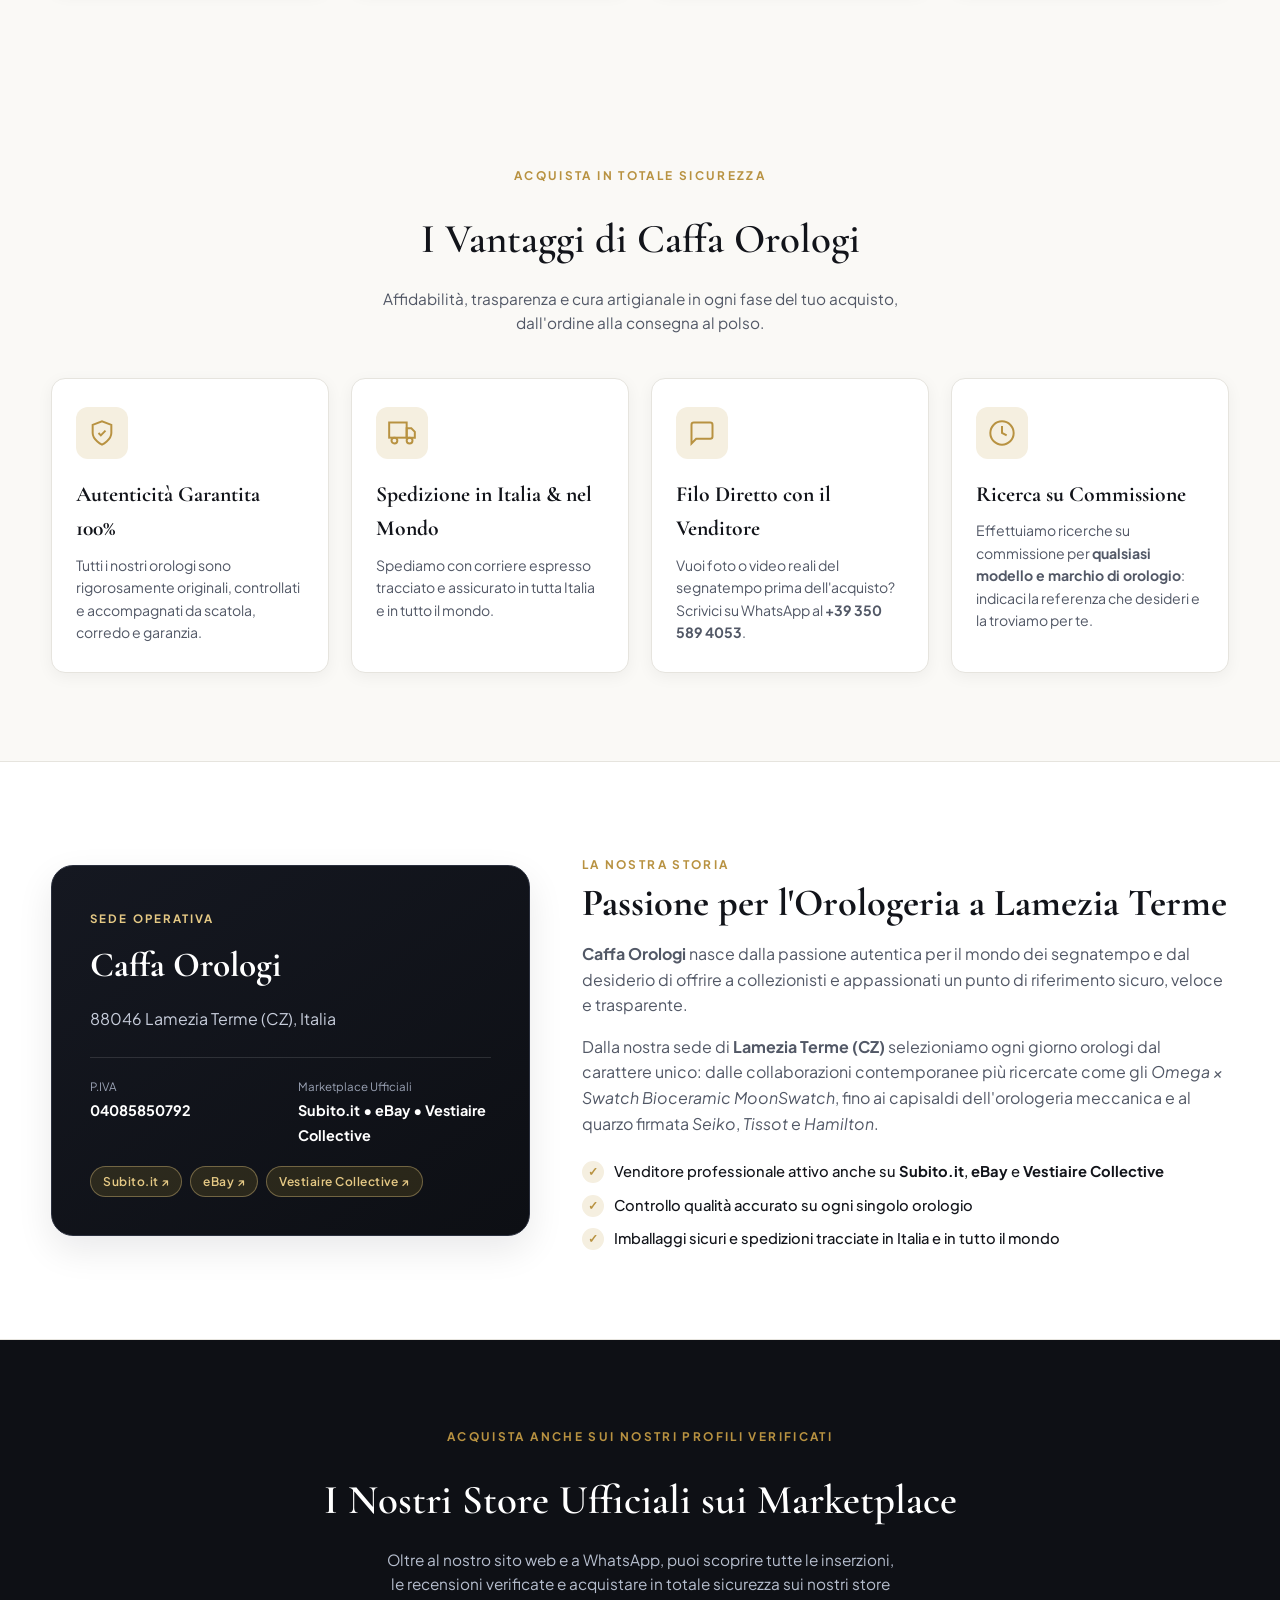
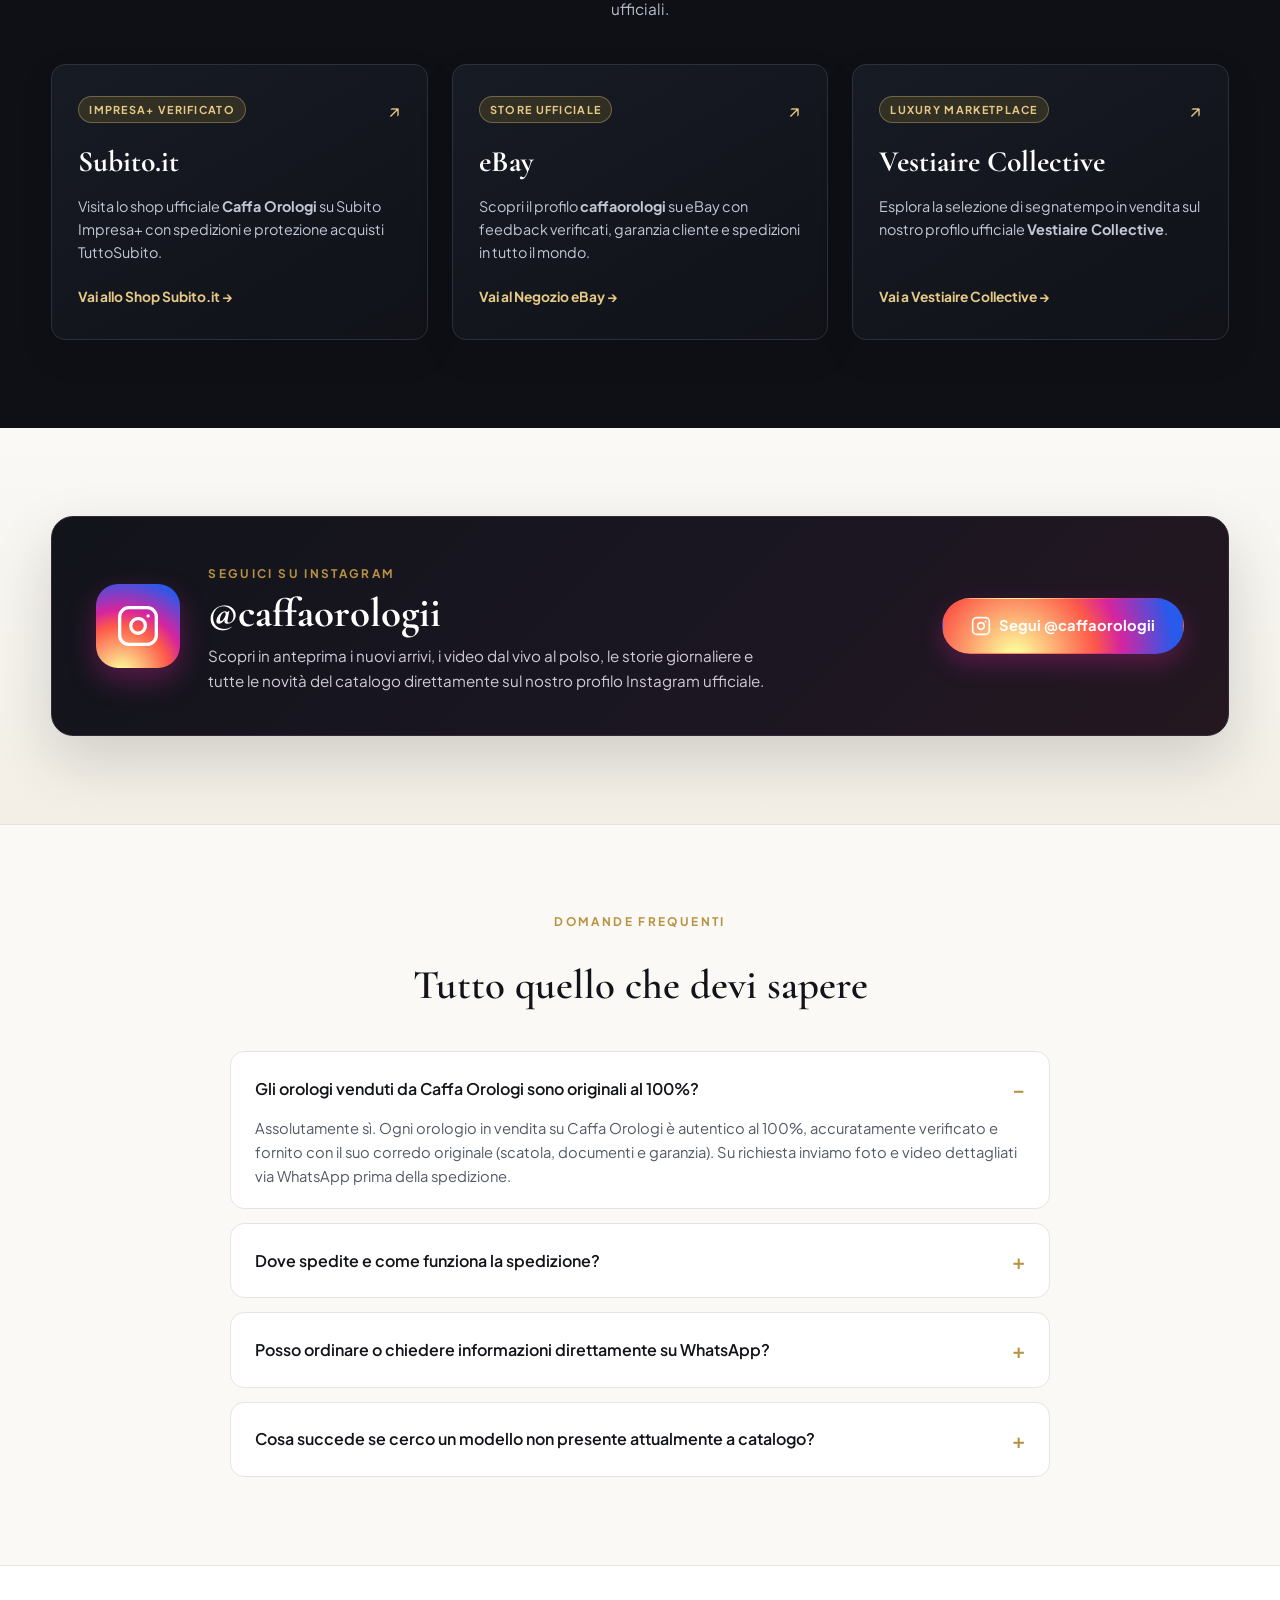
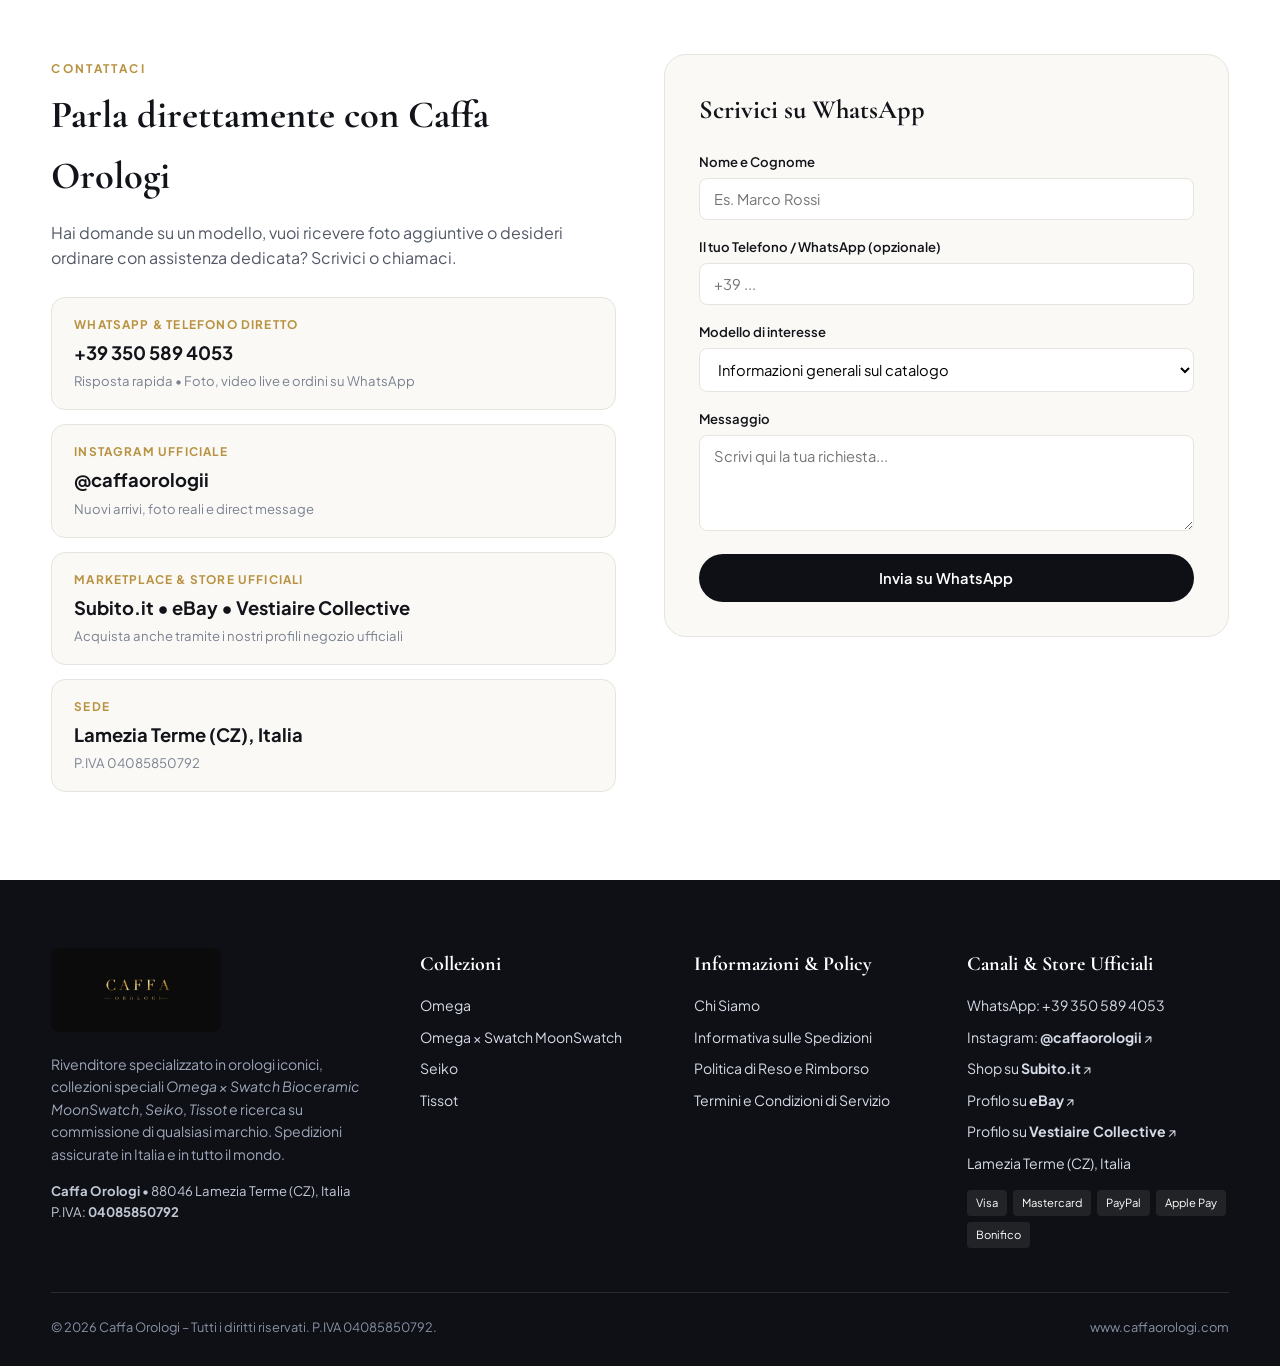
==== commit 12270908: "Aggiornamento sito Caffa Orologi: Offerta Omega Speedmaster 38 e layout mobile" ====
--- a/index.html
+++ b/index.html
@@ -141,7 +141,7 @@
                 "@type": "Offer",
                 "url": "https://www.caffaorologi.com/#catalogo",
                 "priceCurrency": "EUR",
-                "price": "190.00",
+                "price": "200.00",
                 "availability": "https://schema.org/InStock",
                 "itemCondition": "https://schema.org/UsedCondition"
               }
@@ -965,6 +965,6 @@
     </div>
   </aside>
 
-  <script src="script.js?v=16"></script>
+  <script src="script.js?v=17"></script>
 </body>
 </html>
